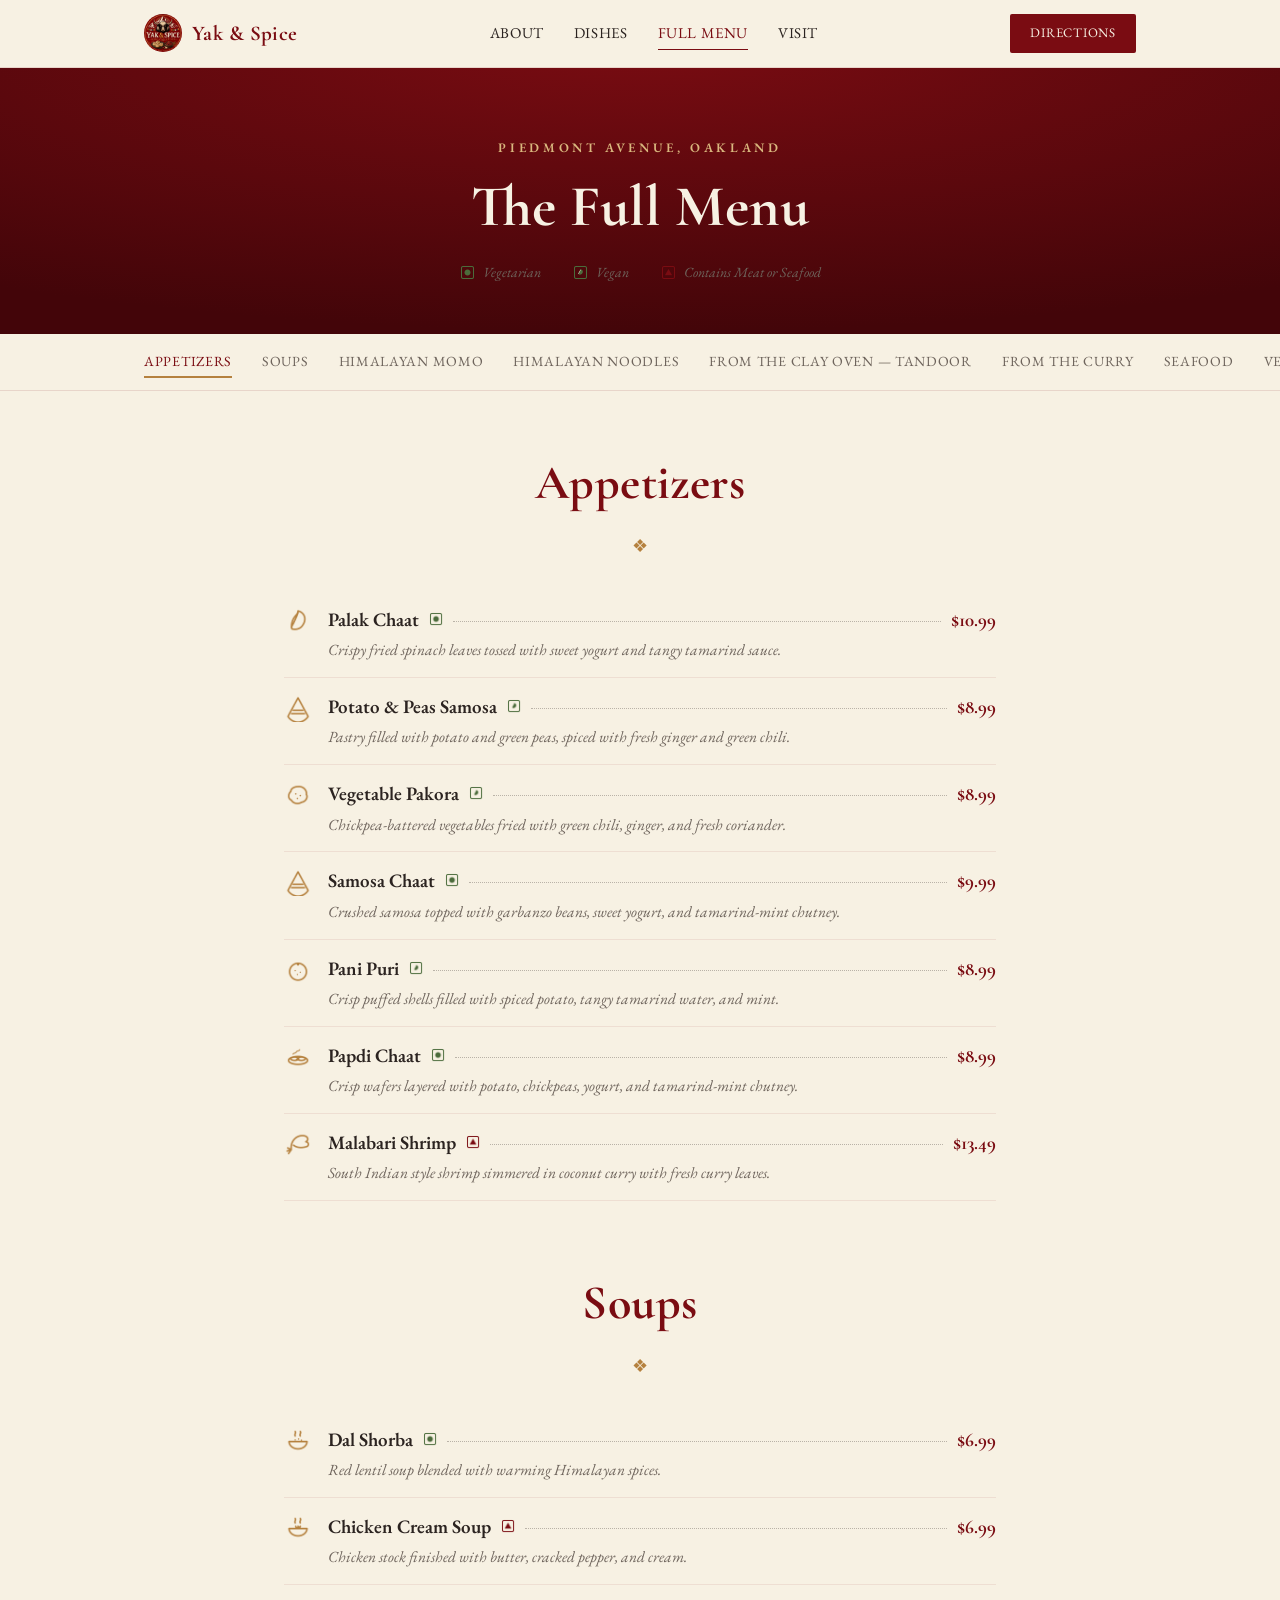
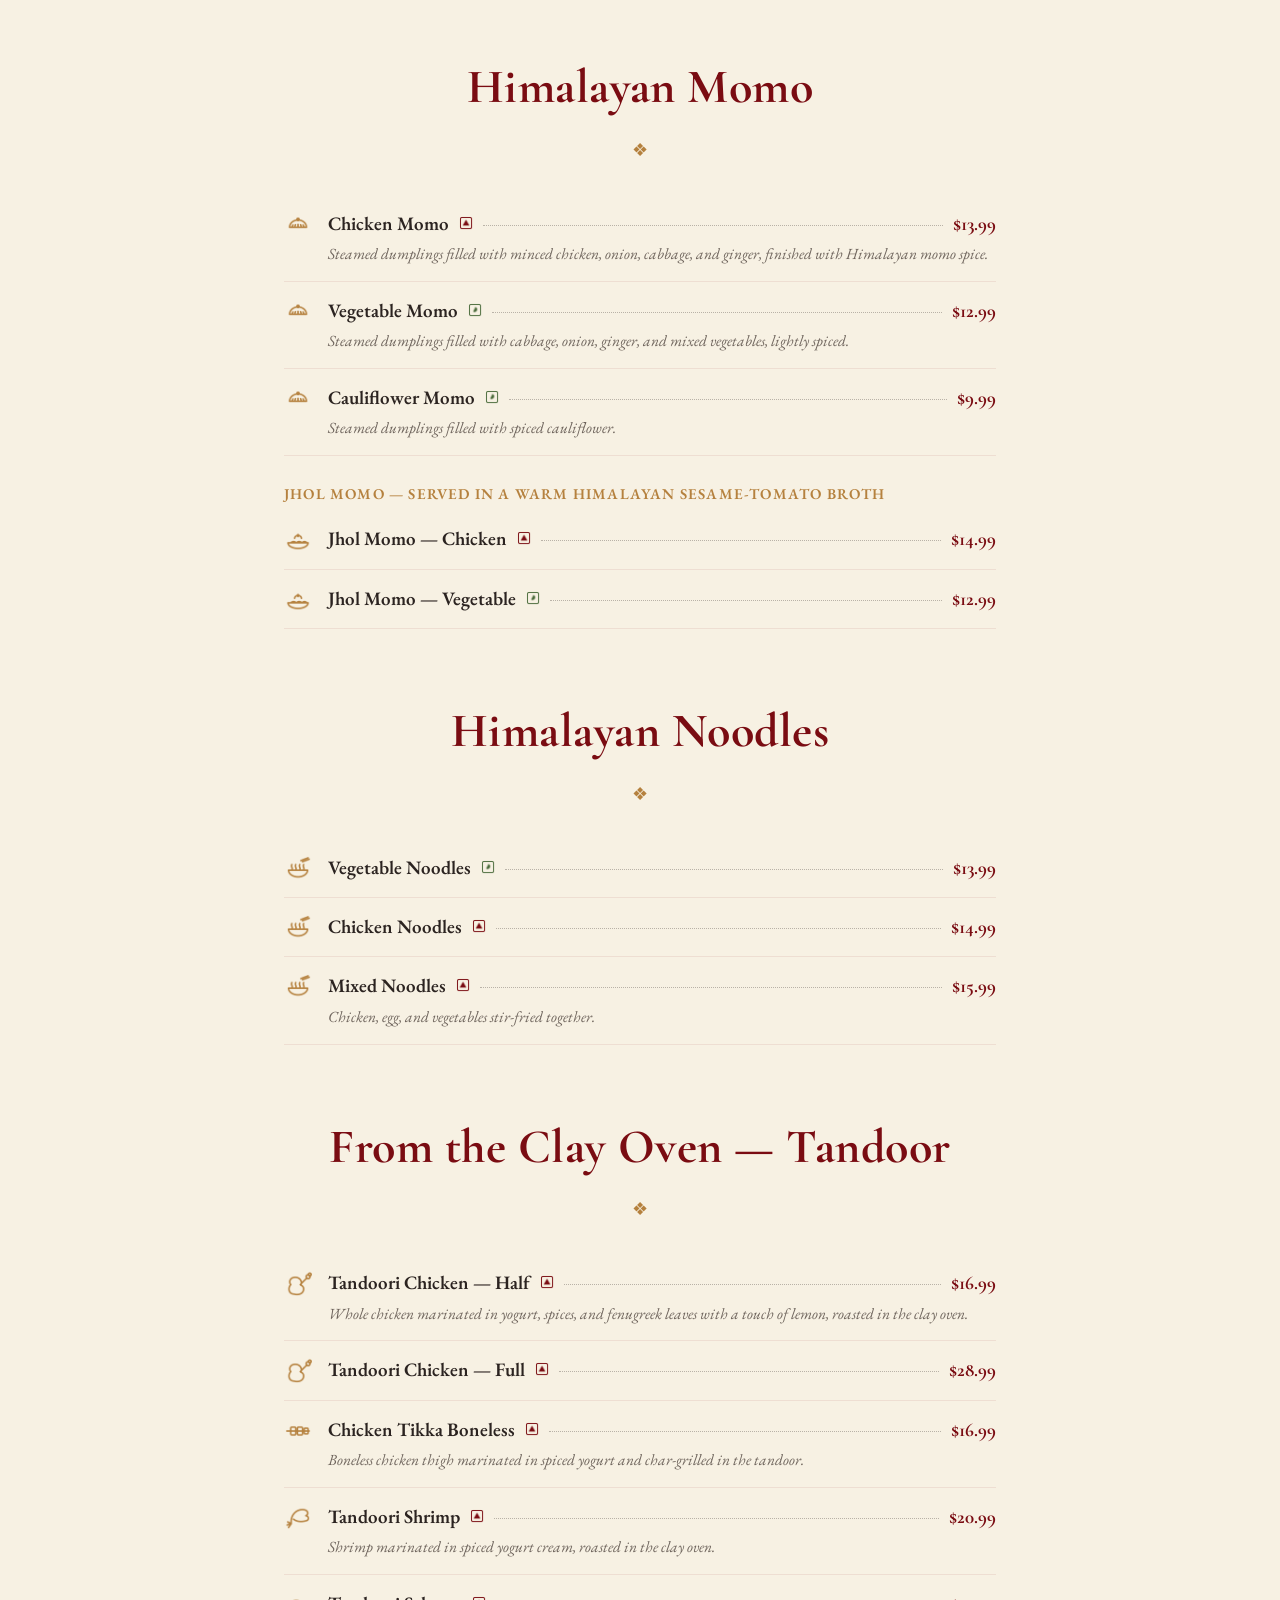
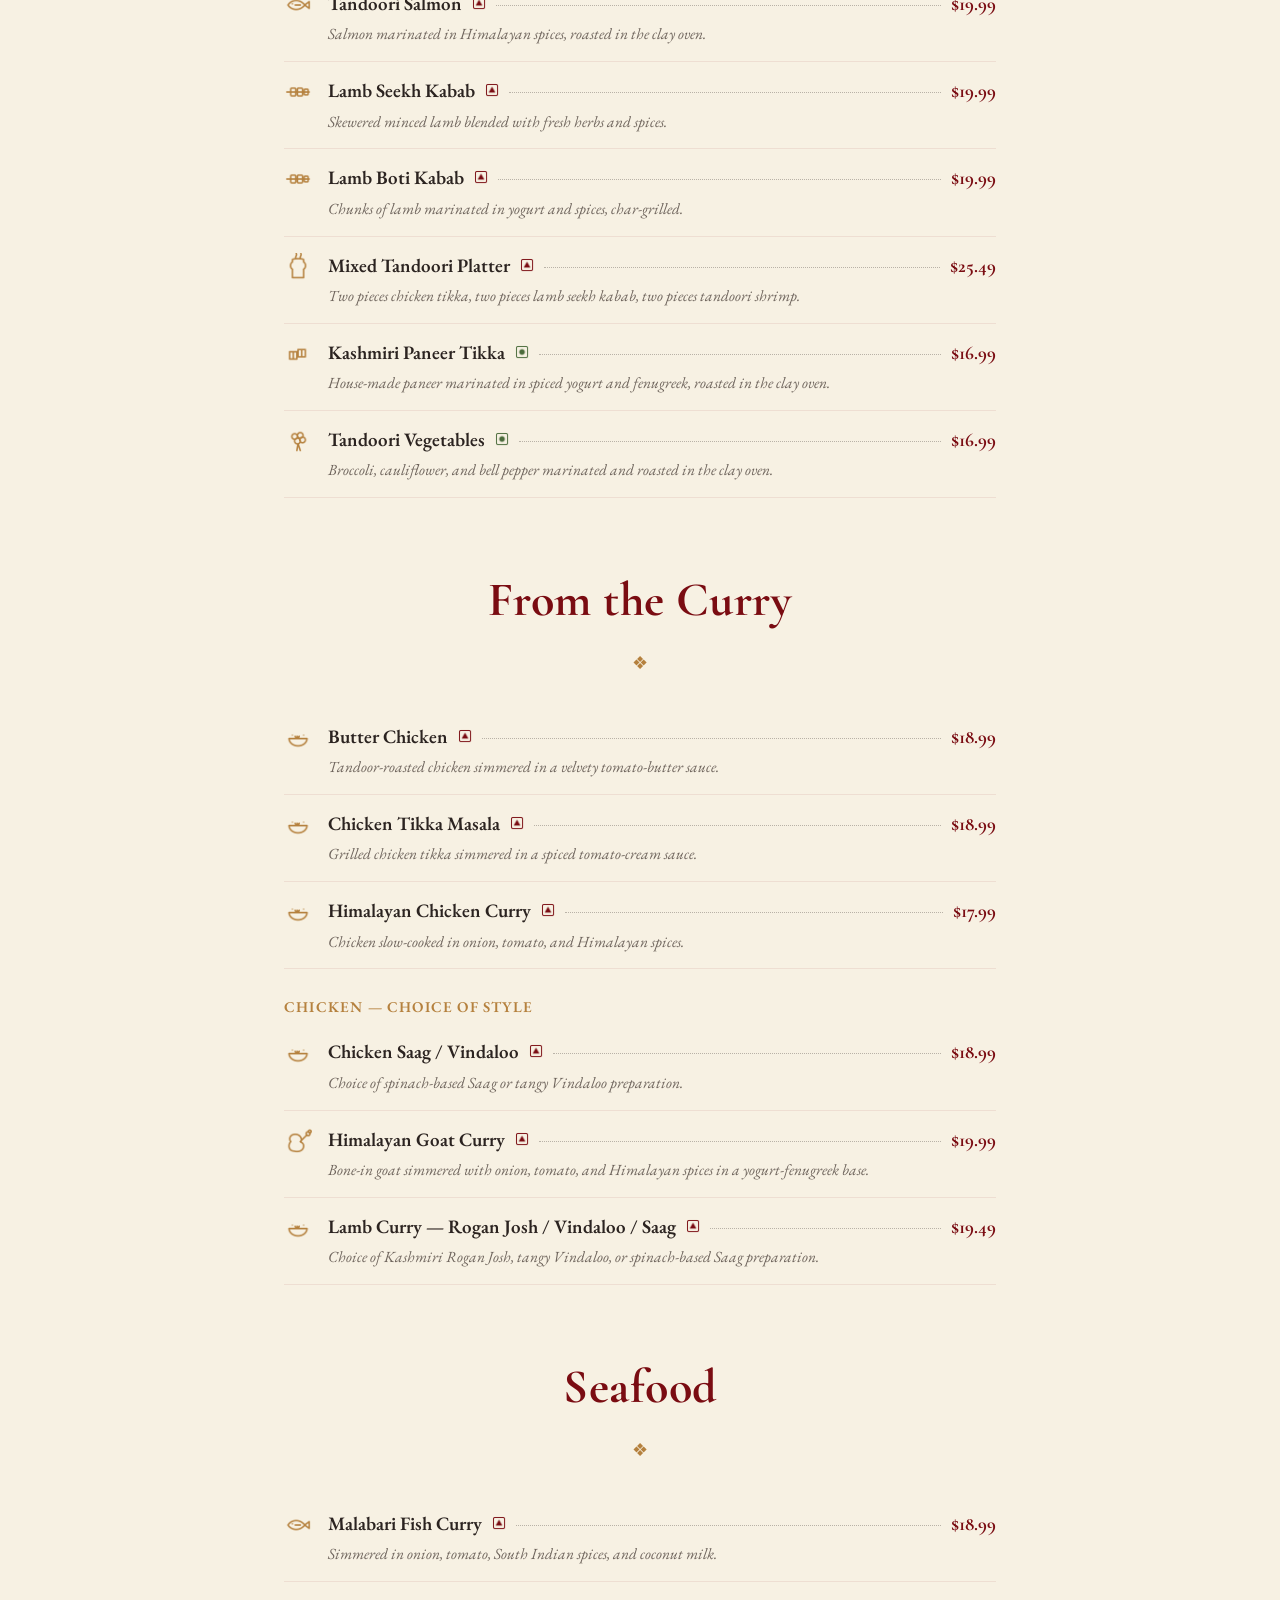
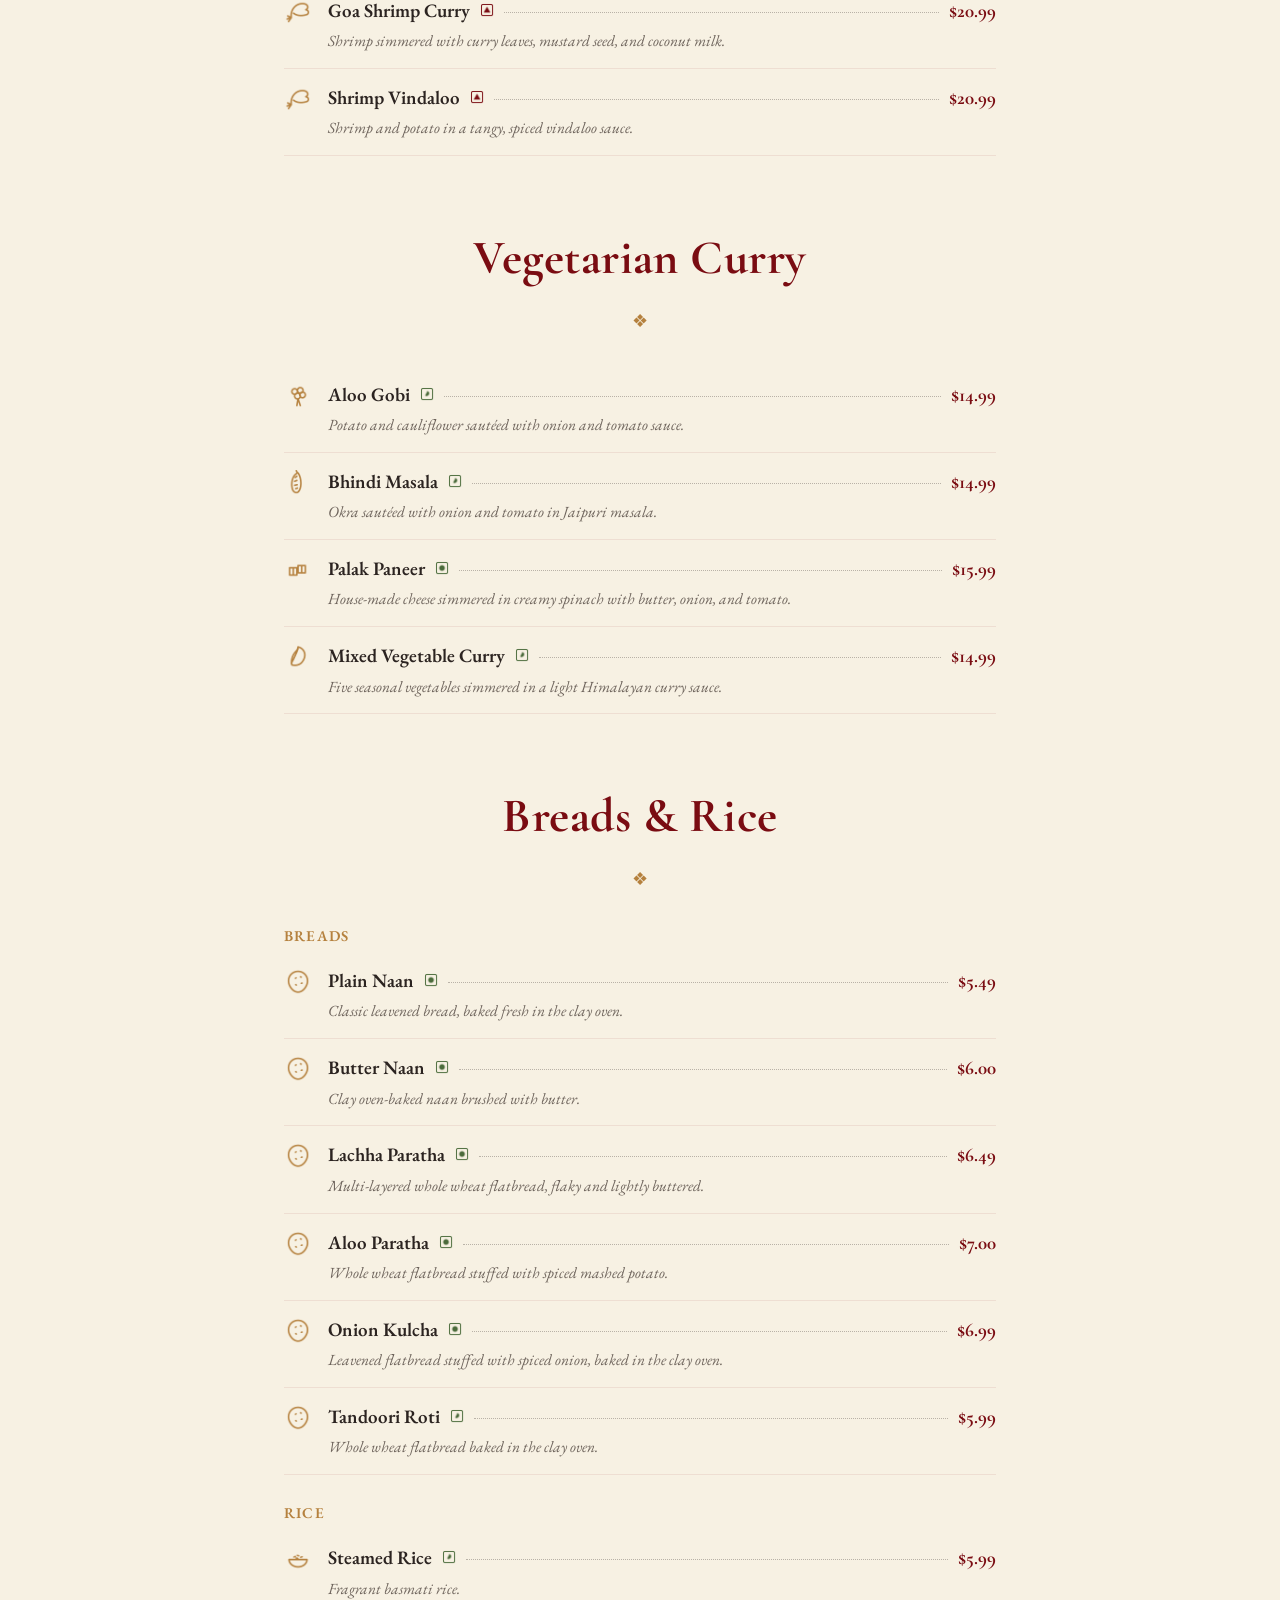
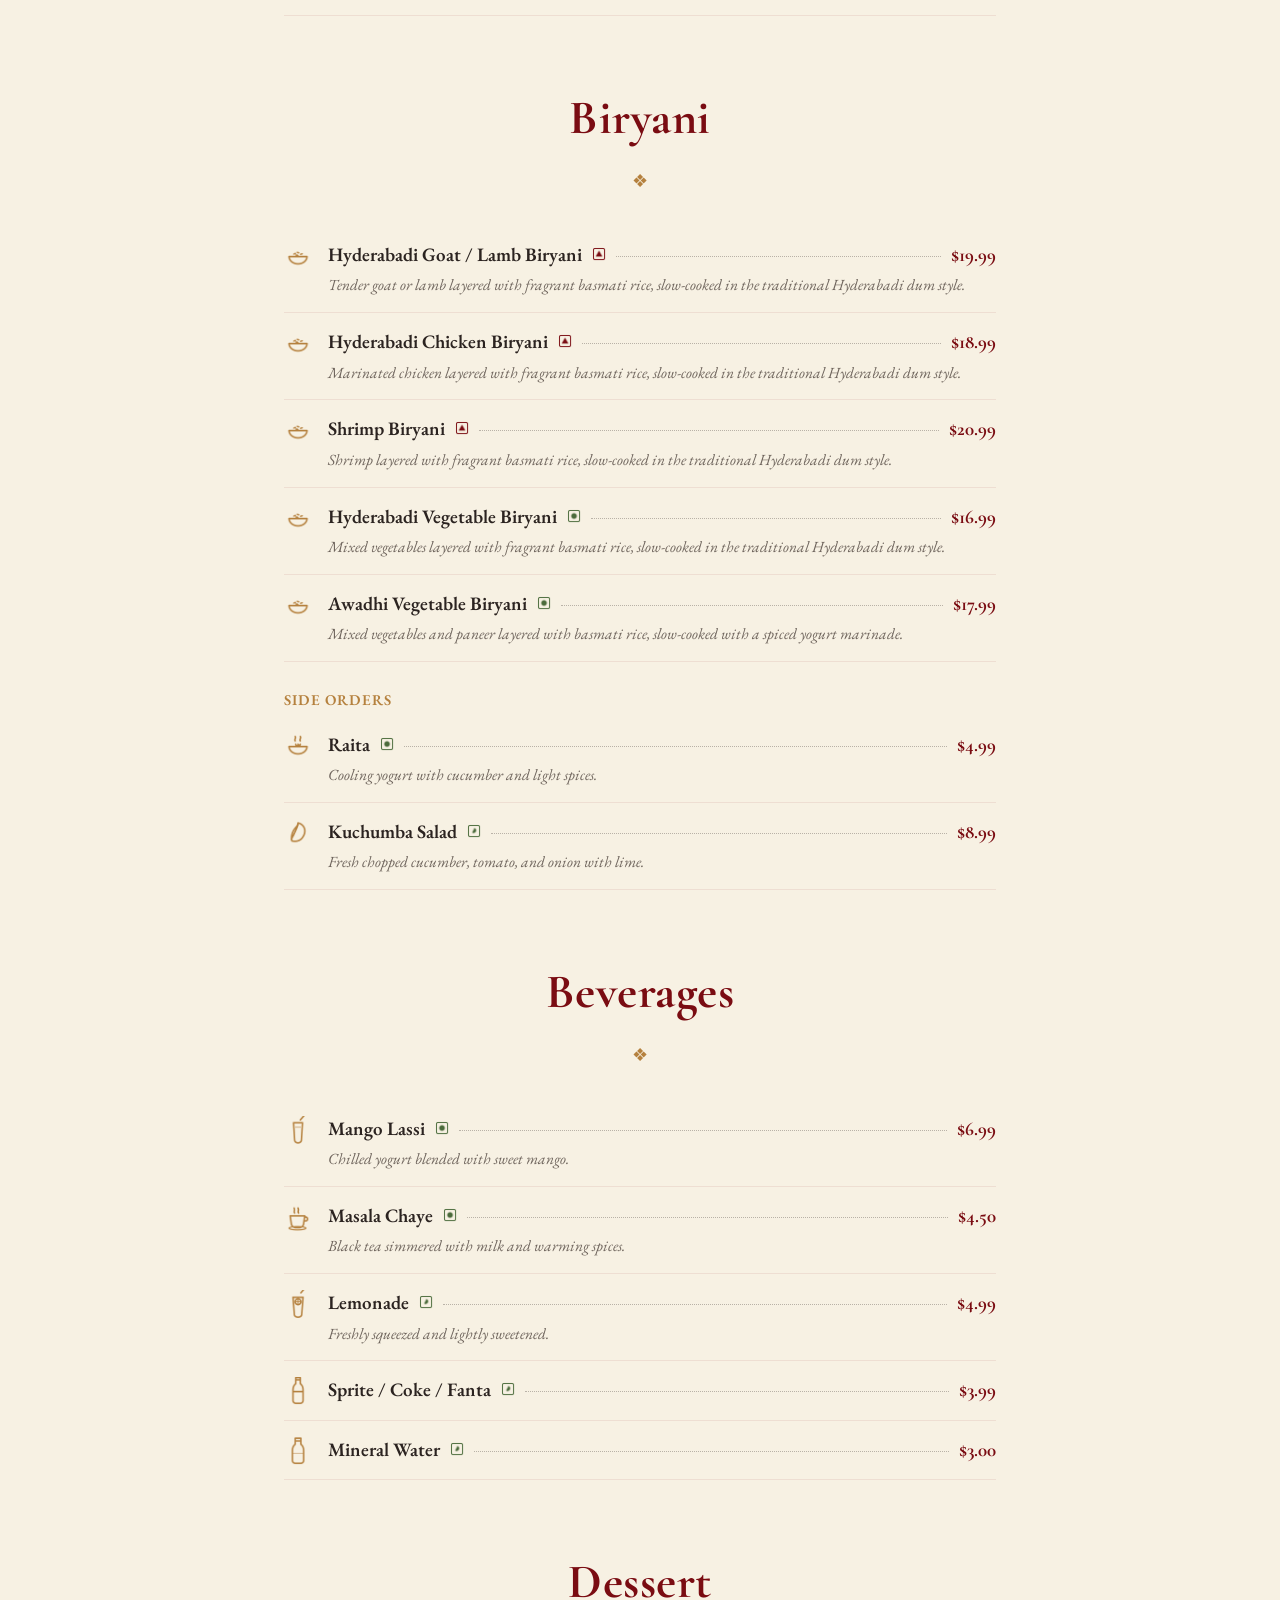
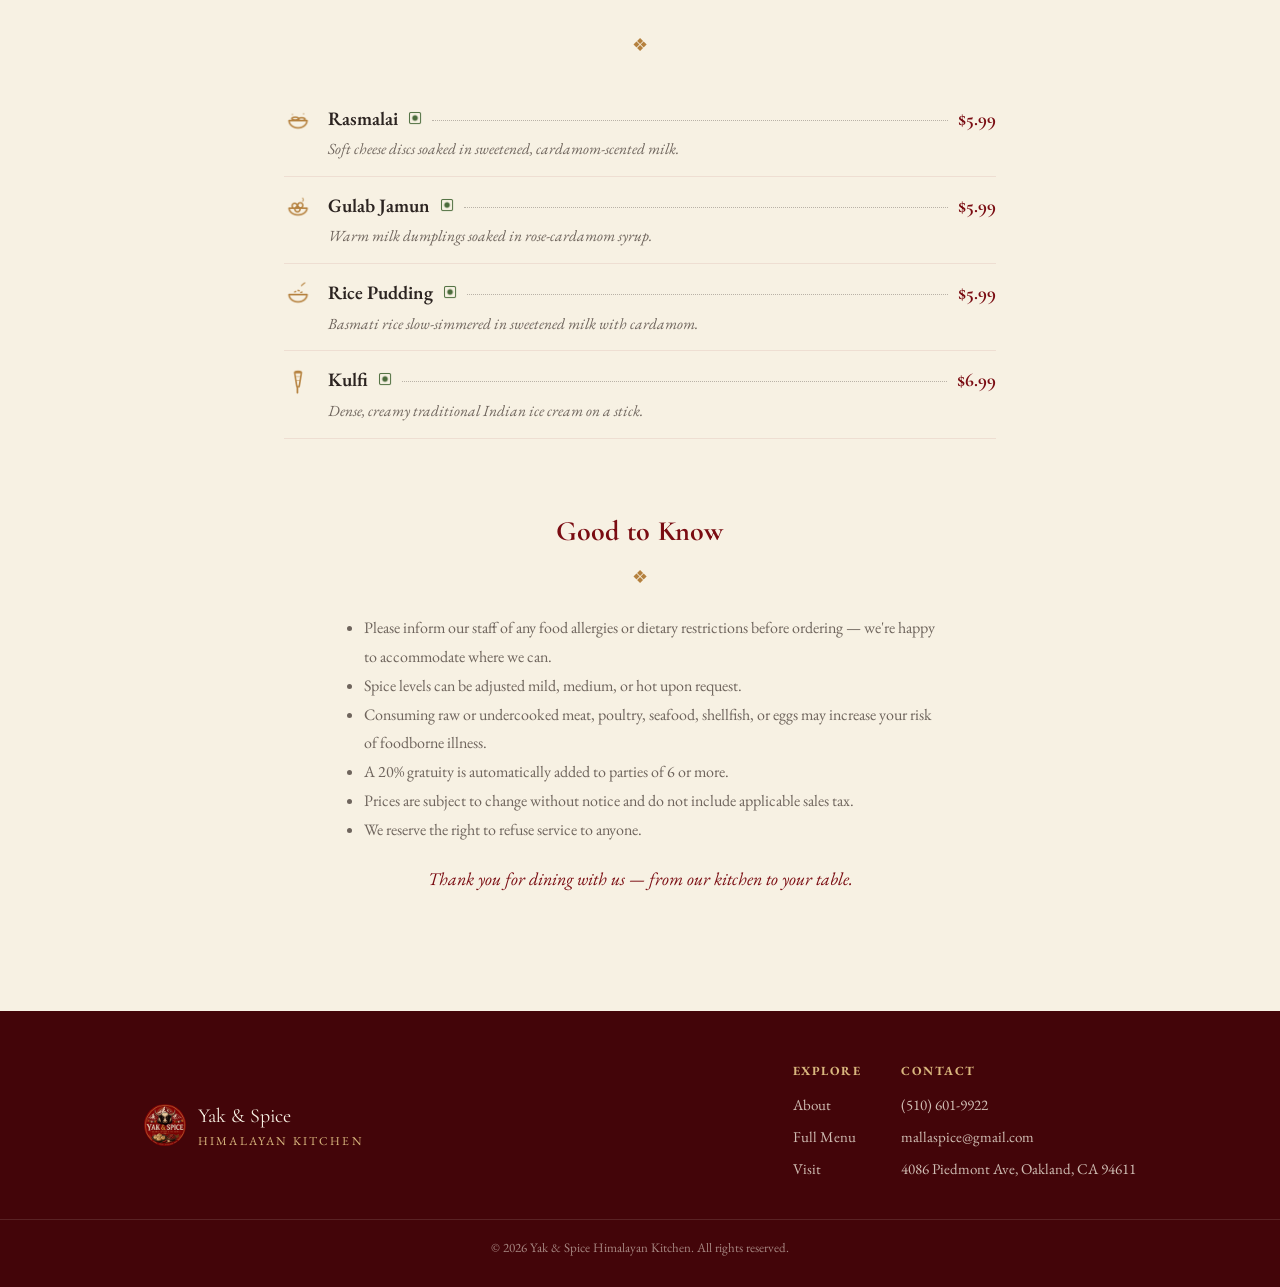
==== menu.html @ 8d736861 "Initial files" ====
<!DOCTYPE html>
<html lang="en">
<head>
<script>document.documentElement.classList.add("has-js");</script>
<meta charset="UTF-8">
<meta name="viewport" content="width=device-width, initial-scale=1.0">
<title>Full Menu — Yak & Spice Himalayan Kitchen</title>
<meta name="description" content="The full menu at Yak & Spice Himalayan Kitchen in Oakland — appetizers, momo, tandoor, curries, biryani, breads, beverages, and dessert.">
<link rel="icon" href="assets/logo.png">
<link rel="preconnect" href="https://fonts.googleapis.com">
<link rel="preconnect" href="https://fonts.gstatic.com" crossorigin>
<link href="https://fonts.googleapis.com/css2?family=Cormorant+Garamond:wght@500;600;700&family=EB+Garamond:ital,wght@0,400;0,500;0,600;1,400&display=swap" rel="stylesheet">
<link rel="stylesheet" href="styles.css">
<style>
  .menu-hero {
    background: radial-gradient(120% 140% at 50% -10%, var(--maroon) 0%, var(--maroon-ink) 78%);
    color: var(--cream); text-align: center; padding: 64px var(--edge) 50px;
  }
  .menu-hero h1 { color: var(--cream); font-size: clamp(38px, 6vw, 58px); }
  .menu-hero .eyebrow { color: var(--gold-soft); }
  .catnav {
    position: sticky; top: 65px; z-index: 40; background: var(--cream);
    border-bottom: 1px solid rgba(122,12,18,0.12); overflow-x: auto; white-space: nowrap;
  }
  .catnav-inner { max-width: var(--max); margin: 0 auto; padding: 12px var(--edge); }
  .catnav a {
    display: inline-block; text-decoration: none; color: var(--stone); font-size: 14px;
    letter-spacing: 0.05em; text-transform: uppercase; margin-right: 26px; padding-bottom: 4px;
    border-bottom: 2px solid transparent;
  }
  .catnav a:hover, .catnav a.active { color: var(--maroon); border-color: var(--gold); }

  .legend { display: flex; justify-content: center; gap: 32px; flex-wrap: wrap; margin: 8px 0 0; }
  .legend span { display: inline-flex; align-items: center; gap: 8px; font-size: 14px; color: var(--stone); font-style: italic; }
  .legend img { width: 15px; height: 15px; }

  .menu-section { max-width: 840px; margin: 0 auto; padding: 54px var(--edge) 10px; scroll-margin-top: 120px; }
  .menu-section h2 { text-align: center; }
  .menu-section .rule { text-align: center; color: var(--gold); margin: 10px 0 30px; }
  .menu-subhead { color: var(--gold); text-transform: uppercase; letter-spacing: 0.08em; font-size: 15px; font-weight: 600; margin: 26px 0 4px; }

  .menu-row { display: flex; align-items: flex-start; gap: 16px; padding: 14px 0; border-bottom: 1px solid rgba(122,12,18,0.08); }
  .menu-row img.icon { width: 28px; height: 28px; flex-shrink: 0; margin-top: 2px; }
  .menu-row-body { flex: 1; }
  .menu-row-top { display: flex; align-items: baseline; gap: 10px; }
  .menu-row-top .name { font-weight: 600; color: var(--ink); font-size: 19px; }
  .menu-row-top img.diet { width: 14px; height: 14px; }
  .menu-row-top .fill { flex: 1; border-bottom: 1px dotted rgba(43,35,32,0.3); transform: translateY(-4px); }
  .menu-row-top .price { color: var(--maroon); font-weight: 700; font-family: var(--display); font-size: 19px; white-space: nowrap; }
  .menu-row-desc { color: var(--stone); font-style: italic; font-size: 15.5px; margin-top: 3px; }

  .good-to-know { max-width: 720px; margin: 0 auto; padding: 60px var(--edge) 100px; text-align: center; }
  .good-to-know ul { text-align: left; color: var(--stone); font-size: 16px; line-height: 1.8; padding-left: 20px; }
  .good-to-know .thanks { margin-top: 20px; font-style: italic; color: var(--maroon); }
</style>
</head>
<body>

<nav class="nav">
  <div class="nav-inner">
    <a class="brand" href="index.html">
      <img src="assets/logo.png" alt="Yak & Spice crest">
      <span class="brand-word">Yak &amp; Spice</span>
    </a>
    <div class="nav-links">
      <a href="index.html#about">About</a>
      <a href="index.html#dishes">Dishes</a>
      <a href="menu.html" class="current">Full Menu</a>
      <a href="index.html#visit">Visit</a>
    </div>
    <a class="nav-cta" href="index.html#visit">Directions</a>
  </div>
</nav>

<header class="menu-hero">
  <span class="eyebrow">Piedmont Avenue, Oakland</span>
  <h1>The Full Menu</h1>
  <div class="legend">
    <span><img src="assets/icons/veg_mark.png" alt=""> Vegetarian</span>
    <span><img src="assets/icons/vegan_mark.png" alt=""> Vegan</span>
    <span><img src="assets/icons/nonveg_mark.png" alt=""> Contains Meat or Seafood</span>
  </div>
</header>

<div class="catnav">
  <div class="catnav-inner" id="catnav">
      <a href="#appetizers">Appetizers</a>
      <a href="#soups">Soups</a>
      <a href="#himalayan-momo">Himalayan Momo</a>
      <a href="#himalayan-noodles">Himalayan Noodles</a>
      <a href="#from-the-clay-oven-tandoor">From the Clay Oven — Tandoor</a>
      <a href="#from-the-curry">From the Curry</a>
      <a href="#seafood">Seafood</a>
      <a href="#vegetarian-curry">Vegetarian Curry</a>
      <a href="#breads-rice">Breads &amp; Rice</a>
      <a href="#biryani">Biryani</a>
      <a href="#beverages">Beverages</a>
      <a href="#dessert">Dessert</a>
    </div>
</div>

<main id="menuRoot">
<section class="menu-section" id="appetizers">
  <h2>Appetizers</h2>
  <div class="rule">❖</div>
  <div class="menu-row">
    <img class="icon" src="assets/icons/leaf.png" alt="">
    <div class="menu-row-body">
      <div class="menu-row-top">
        <span class="name">Palak Chaat</span>
        <img class="diet" src="assets/icons/veg_mark.png" alt="Vegetarian">
        <span class="fill"></span>
        <span class="price">$10.99</span>
      </div>
      <div class="menu-row-desc">Crispy fried spinach leaves tossed with sweet yogurt and tangy tamarind sauce.</div>
    </div>
  </div>
  <div class="menu-row">
    <img class="icon" src="assets/icons/samosa.png" alt="">
    <div class="menu-row-body">
      <div class="menu-row-top">
        <span class="name">Potato &amp; Peas Samosa</span>
        <img class="diet" src="assets/icons/vegan_mark.png" alt="Vegan">
        <span class="fill"></span>
        <span class="price">$8.99</span>
      </div>
      <div class="menu-row-desc">Pastry filled with potato and green peas, spiced with fresh ginger and green chili.</div>
    </div>
  </div>
  <div class="menu-row">
    <img class="icon" src="assets/icons/pakora.png" alt="">
    <div class="menu-row-body">
      <div class="menu-row-top">
        <span class="name">Vegetable Pakora</span>
        <img class="diet" src="assets/icons/vegan_mark.png" alt="Vegan">
        <span class="fill"></span>
        <span class="price">$8.99</span>
      </div>
      <div class="menu-row-desc">Chickpea-battered vegetables fried with green chili, ginger, and fresh coriander.</div>
    </div>
  </div>
  <div class="menu-row">
    <img class="icon" src="assets/icons/samosa.png" alt="">
    <div class="menu-row-body">
      <div class="menu-row-top">
        <span class="name">Samosa Chaat</span>
        <img class="diet" src="assets/icons/veg_mark.png" alt="Vegetarian">
        <span class="fill"></span>
        <span class="price">$9.99</span>
      </div>
      <div class="menu-row-desc">Crushed samosa topped with garbanzo beans, sweet yogurt, and tamarind-mint chutney.</div>
    </div>
  </div>
  <div class="menu-row">
    <img class="icon" src="assets/icons/pani_puri.png" alt="">
    <div class="menu-row-body">
      <div class="menu-row-top">
        <span class="name">Pani Puri</span>
        <img class="diet" src="assets/icons/vegan_mark.png" alt="Vegan">
        <span class="fill"></span>
        <span class="price">$8.99</span>
      </div>
      <div class="menu-row-desc">Crisp puffed shells filled with spiced potato, tangy tamarind water, and mint.</div>
    </div>
  </div>
  <div class="menu-row">
    <img class="icon" src="assets/icons/papdi_chaat.png" alt="">
    <div class="menu-row-body">
      <div class="menu-row-top">
        <span class="name">Papdi Chaat</span>
        <img class="diet" src="assets/icons/veg_mark.png" alt="Vegetarian">
        <span class="fill"></span>
        <span class="price">$8.99</span>
      </div>
      <div class="menu-row-desc">Crisp wafers layered with potato, chickpeas, yogurt, and tamarind-mint chutney.</div>
    </div>
  </div>
  <div class="menu-row">
    <img class="icon" src="assets/icons/shrimp.png" alt="">
    <div class="menu-row-body">
      <div class="menu-row-top">
        <span class="name">Malabari Shrimp</span>
        <img class="diet" src="assets/icons/nonveg_mark.png" alt="Contains meat or seafood">
        <span class="fill"></span>
        <span class="price">$13.49</span>
      </div>
      <div class="menu-row-desc">South Indian style shrimp simmered in coconut curry with fresh curry leaves.</div>
    </div>
  </div>
</section>

<section class="menu-section" id="soups">
  <h2>Soups</h2>
  <div class="rule">❖</div>
  <div class="menu-row">
    <img class="icon" src="assets/icons/lentil_bowl.png" alt="">
    <div class="menu-row-body">
      <div class="menu-row-top">
        <span class="name">Dal Shorba</span>
        <img class="diet" src="assets/icons/veg_mark.png" alt="Vegetarian">
        <span class="fill"></span>
        <span class="price">$6.99</span>
      </div>
      <div class="menu-row-desc">Red lentil soup blended with warming Himalayan spices.</div>
    </div>
  </div>
  <div class="menu-row">
    <img class="icon" src="assets/icons/cream_bowl.png" alt="">
    <div class="menu-row-body">
      <div class="menu-row-top">
        <span class="name">Chicken Cream Soup</span>
        <img class="diet" src="assets/icons/nonveg_mark.png" alt="Contains meat or seafood">
        <span class="fill"></span>
        <span class="price">$6.99</span>
      </div>
      <div class="menu-row-desc">Chicken stock finished with butter, cracked pepper, and cream.</div>
    </div>
  </div>
</section>

<section class="menu-section" id="himalayan-momo">
  <h2>Himalayan Momo</h2>
  <div class="rule">❖</div>
  <div class="menu-row">
    <img class="icon" src="assets/icons/momo.png" alt="">
    <div class="menu-row-body">
      <div class="menu-row-top">
        <span class="name">Chicken Momo</span>
        <img class="diet" src="assets/icons/nonveg_mark.png" alt="Contains meat or seafood">
        <span class="fill"></span>
        <span class="price">$13.99</span>
      </div>
      <div class="menu-row-desc">Steamed dumplings filled with minced chicken, onion, cabbage, and ginger, finished with Himalayan momo spice.</div>
    </div>
  </div>
  <div class="menu-row">
    <img class="icon" src="assets/icons/momo.png" alt="">
    <div class="menu-row-body">
      <div class="menu-row-top">
        <span class="name">Vegetable Momo</span>
        <img class="diet" src="assets/icons/vegan_mark.png" alt="Vegan">
        <span class="fill"></span>
        <span class="price">$12.99</span>
      </div>
      <div class="menu-row-desc">Steamed dumplings filled with cabbage, onion, ginger, and mixed vegetables, lightly spiced.</div>
    </div>
  </div>
  <div class="menu-row">
    <img class="icon" src="assets/icons/momo.png" alt="">
    <div class="menu-row-body">
      <div class="menu-row-top">
        <span class="name">Cauliflower Momo</span>
        <img class="diet" src="assets/icons/vegan_mark.png" alt="Vegan">
        <span class="fill"></span>
        <span class="price">$9.99</span>
      </div>
      <div class="menu-row-desc">Steamed dumplings filled with spiced cauliflower.</div>
    </div>
  </div>
  <div class="menu-subhead">Jhol Momo — served in a warm Himalayan sesame-tomato broth</div>
  <div class="menu-row">
    <img class="icon" src="assets/icons/jhol_bowl.png" alt="">
    <div class="menu-row-body">
      <div class="menu-row-top">
        <span class="name">Jhol Momo — Chicken</span>
        <img class="diet" src="assets/icons/nonveg_mark.png" alt="Contains meat or seafood">
        <span class="fill"></span>
        <span class="price">$14.99</span>
      </div>
    </div>
  </div>
  <div class="menu-row">
    <img class="icon" src="assets/icons/jhol_bowl.png" alt="">
    <div class="menu-row-body">
      <div class="menu-row-top">
        <span class="name">Jhol Momo — Vegetable</span>
        <img class="diet" src="assets/icons/vegan_mark.png" alt="Vegan">
        <span class="fill"></span>
        <span class="price">$12.99</span>
      </div>
    </div>
  </div>
</section>

<section class="menu-section" id="himalayan-noodles">
  <h2>Himalayan Noodles</h2>
  <div class="rule">❖</div>
  <div class="menu-row">
    <img class="icon" src="assets/icons/noodles.png" alt="">
    <div class="menu-row-body">
      <div class="menu-row-top">
        <span class="name">Vegetable Noodles</span>
        <img class="diet" src="assets/icons/vegan_mark.png" alt="Vegan">
        <span class="fill"></span>
        <span class="price">$13.99</span>
      </div>
    </div>
  </div>
  <div class="menu-row">
    <img class="icon" src="assets/icons/noodles.png" alt="">
    <div class="menu-row-body">
      <div class="menu-row-top">
        <span class="name">Chicken Noodles</span>
        <img class="diet" src="assets/icons/nonveg_mark.png" alt="Contains meat or seafood">
        <span class="fill"></span>
        <span class="price">$14.99</span>
      </div>
    </div>
  </div>
  <div class="menu-row">
    <img class="icon" src="assets/icons/noodles.png" alt="">
    <div class="menu-row-body">
      <div class="menu-row-top">
        <span class="name">Mixed Noodles</span>
        <img class="diet" src="assets/icons/nonveg_mark.png" alt="Contains meat or seafood">
        <span class="fill"></span>
        <span class="price">$15.99</span>
      </div>
      <div class="menu-row-desc">Chicken, egg, and vegetables stir-fried together.</div>
    </div>
  </div>
</section>

<section class="menu-section" id="from-the-clay-oven-tandoor">
  <h2>From the Clay Oven — Tandoor</h2>
  <div class="rule">❖</div>
  <div class="menu-row">
    <img class="icon" src="assets/icons/drumstick.png" alt="">
    <div class="menu-row-body">
      <div class="menu-row-top">
        <span class="name">Tandoori Chicken — Half</span>
        <img class="diet" src="assets/icons/nonveg_mark.png" alt="Contains meat or seafood">
        <span class="fill"></span>
        <span class="price">$16.99</span>
      </div>
      <div class="menu-row-desc">Whole chicken marinated in yogurt, spices, and fenugreek leaves with a touch of lemon, roasted in the clay oven.</div>
    </div>
  </div>
  <div class="menu-row">
    <img class="icon" src="assets/icons/drumstick.png" alt="">
    <div class="menu-row-body">
      <div class="menu-row-top">
        <span class="name">Tandoori Chicken — Full</span>
        <img class="diet" src="assets/icons/nonveg_mark.png" alt="Contains meat or seafood">
        <span class="fill"></span>
        <span class="price">$28.99</span>
      </div>
    </div>
  </div>
  <div class="menu-row">
    <img class="icon" src="assets/icons/skewer.png" alt="">
    <div class="menu-row-body">
      <div class="menu-row-top">
        <span class="name">Chicken Tikka Boneless</span>
        <img class="diet" src="assets/icons/nonveg_mark.png" alt="Contains meat or seafood">
        <span class="fill"></span>
        <span class="price">$16.99</span>
      </div>
      <div class="menu-row-desc">Boneless chicken thigh marinated in spiced yogurt and char-grilled in the tandoor.</div>
    </div>
  </div>
  <div class="menu-row">
    <img class="icon" src="assets/icons/shrimp.png" alt="">
    <div class="menu-row-body">
      <div class="menu-row-top">
        <span class="name">Tandoori Shrimp</span>
        <img class="diet" src="assets/icons/nonveg_mark.png" alt="Contains meat or seafood">
        <span class="fill"></span>
        <span class="price">$20.99</span>
      </div>
      <div class="menu-row-desc">Shrimp marinated in spiced yogurt cream, roasted in the clay oven.</div>
    </div>
  </div>
  <div class="menu-row">
    <img class="icon" src="assets/icons/fish.png" alt="">
    <div class="menu-row-body">
      <div class="menu-row-top">
        <span class="name">Tandoori Salmon</span>
        <img class="diet" src="assets/icons/nonveg_mark.png" alt="Contains meat or seafood">
        <span class="fill"></span>
        <span class="price">$19.99</span>
      </div>
      <div class="menu-row-desc">Salmon marinated in Himalayan spices, roasted in the clay oven.</div>
    </div>
  </div>
  <div class="menu-row">
    <img class="icon" src="assets/icons/skewer.png" alt="">
    <div class="menu-row-body">
      <div class="menu-row-top">
        <span class="name">Lamb Seekh Kabab</span>
        <img class="diet" src="assets/icons/nonveg_mark.png" alt="Contains meat or seafood">
        <span class="fill"></span>
        <span class="price">$19.99</span>
      </div>
      <div class="menu-row-desc">Skewered minced lamb blended with fresh herbs and spices.</div>
    </div>
  </div>
  <div class="menu-row">
    <img class="icon" src="assets/icons/skewer.png" alt="">
    <div class="menu-row-body">
      <div class="menu-row-top">
        <span class="name">Lamb Boti Kabab</span>
        <img class="diet" src="assets/icons/nonveg_mark.png" alt="Contains meat or seafood">
        <span class="fill"></span>
        <span class="price">$19.99</span>
      </div>
      <div class="menu-row-desc">Chunks of lamb marinated in yogurt and spices, char-grilled.</div>
    </div>
  </div>
  <div class="menu-row">
    <img class="icon" src="assets/icons/tandoor.png" alt="">
    <div class="menu-row-body">
      <div class="menu-row-top">
        <span class="name">Mixed Tandoori Platter</span>
        <img class="diet" src="assets/icons/nonveg_mark.png" alt="Contains meat or seafood">
        <span class="fill"></span>
        <span class="price">$25.49</span>
      </div>
      <div class="menu-row-desc">Two pieces chicken tikka, two pieces lamb seekh kabab, two pieces tandoori shrimp.</div>
    </div>
  </div>
  <div class="menu-row">
    <img class="icon" src="assets/icons/paneer.png" alt="">
    <div class="menu-row-body">
      <div class="menu-row-top">
        <span class="name">Kashmiri Paneer Tikka</span>
        <img class="diet" src="assets/icons/veg_mark.png" alt="Vegetarian">
        <span class="fill"></span>
        <span class="price">$16.99</span>
      </div>
      <div class="menu-row-desc">House-made paneer marinated in spiced yogurt and fenugreek, roasted in the clay oven.</div>
    </div>
  </div>
  <div class="menu-row">
    <img class="icon" src="assets/icons/floret.png" alt="">
    <div class="menu-row-body">
      <div class="menu-row-top">
        <span class="name">Tandoori Vegetables</span>
        <img class="diet" src="assets/icons/veg_mark.png" alt="Vegetarian">
        <span class="fill"></span>
        <span class="price">$16.99</span>
      </div>
      <div class="menu-row-desc">Broccoli, cauliflower, and bell pepper marinated and roasted in the clay oven.</div>
    </div>
  </div>
</section>

<section class="menu-section" id="from-the-curry">
  <h2>From the Curry</h2>
  <div class="rule">❖</div>
  <div class="menu-row">
    <img class="icon" src="assets/icons/curry_bowl.png" alt="">
    <div class="menu-row-body">
      <div class="menu-row-top">
        <span class="name">Butter Chicken</span>
        <img class="diet" src="assets/icons/nonveg_mark.png" alt="Contains meat or seafood">
        <span class="fill"></span>
        <span class="price">$18.99</span>
      </div>
      <div class="menu-row-desc">Tandoor-roasted chicken simmered in a velvety tomato-butter sauce.</div>
    </div>
  </div>
  <div class="menu-row">
    <img class="icon" src="assets/icons/curry_bowl.png" alt="">
    <div class="menu-row-body">
      <div class="menu-row-top">
        <span class="name">Chicken Tikka Masala</span>
        <img class="diet" src="assets/icons/nonveg_mark.png" alt="Contains meat or seafood">
        <span class="fill"></span>
        <span class="price">$18.99</span>
      </div>
      <div class="menu-row-desc">Grilled chicken tikka simmered in a spiced tomato-cream sauce.</div>
    </div>
  </div>
  <div class="menu-row">
    <img class="icon" src="assets/icons/curry_bowl.png" alt="">
    <div class="menu-row-body">
      <div class="menu-row-top">
        <span class="name">Himalayan Chicken Curry</span>
        <img class="diet" src="assets/icons/nonveg_mark.png" alt="Contains meat or seafood">
        <span class="fill"></span>
        <span class="price">$17.99</span>
      </div>
      <div class="menu-row-desc">Chicken slow-cooked in onion, tomato, and Himalayan spices.</div>
    </div>
  </div>
  <div class="menu-subhead">Chicken — choice of style</div>
  <div class="menu-row">
    <img class="icon" src="assets/icons/curry_bowl.png" alt="">
    <div class="menu-row-body">
      <div class="menu-row-top">
        <span class="name">Chicken Saag / Vindaloo</span>
        <img class="diet" src="assets/icons/nonveg_mark.png" alt="Contains meat or seafood">
        <span class="fill"></span>
        <span class="price">$18.99</span>
      </div>
      <div class="menu-row-desc">Choice of spinach-based Saag or tangy Vindaloo preparation.</div>
    </div>
  </div>
  <div class="menu-row">
    <img class="icon" src="assets/icons/drumstick.png" alt="">
    <div class="menu-row-body">
      <div class="menu-row-top">
        <span class="name">Himalayan Goat Curry</span>
        <img class="diet" src="assets/icons/nonveg_mark.png" alt="Contains meat or seafood">
        <span class="fill"></span>
        <span class="price">$19.99</span>
      </div>
      <div class="menu-row-desc">Bone-in goat simmered with onion, tomato, and Himalayan spices in a yogurt-fenugreek base.</div>
    </div>
  </div>
  <div class="menu-row">
    <img class="icon" src="assets/icons/curry_bowl.png" alt="">
    <div class="menu-row-body">
      <div class="menu-row-top">
        <span class="name">Lamb Curry — Rogan Josh / Vindaloo / Saag</span>
        <img class="diet" src="assets/icons/nonveg_mark.png" alt="Contains meat or seafood">
        <span class="fill"></span>
        <span class="price">$19.49</span>
      </div>
      <div class="menu-row-desc">Choice of Kashmiri Rogan Josh, tangy Vindaloo, or spinach-based Saag preparation.</div>
    </div>
  </div>
</section>

<section class="menu-section" id="seafood">
  <h2>Seafood</h2>
  <div class="rule">❖</div>
  <div class="menu-row">
    <img class="icon" src="assets/icons/fish.png" alt="">
    <div class="menu-row-body">
      <div class="menu-row-top">
        <span class="name">Malabari Fish Curry</span>
        <img class="diet" src="assets/icons/nonveg_mark.png" alt="Contains meat or seafood">
        <span class="fill"></span>
        <span class="price">$18.99</span>
      </div>
      <div class="menu-row-desc">Simmered in onion, tomato, South Indian spices, and coconut milk.</div>
    </div>
  </div>
  <div class="menu-row">
    <img class="icon" src="assets/icons/shrimp.png" alt="">
    <div class="menu-row-body">
      <div class="menu-row-top">
        <span class="name">Goa Shrimp Curry</span>
        <img class="diet" src="assets/icons/nonveg_mark.png" alt="Contains meat or seafood">
        <span class="fill"></span>
        <span class="price">$20.99</span>
      </div>
      <div class="menu-row-desc">Shrimp simmered with curry leaves, mustard seed, and coconut milk.</div>
    </div>
  </div>
  <div class="menu-row">
    <img class="icon" src="assets/icons/shrimp.png" alt="">
    <div class="menu-row-body">
      <div class="menu-row-top">
        <span class="name">Shrimp Vindaloo</span>
        <img class="diet" src="assets/icons/nonveg_mark.png" alt="Contains meat or seafood">
        <span class="fill"></span>
        <span class="price">$20.99</span>
      </div>
      <div class="menu-row-desc">Shrimp and potato in a tangy, spiced vindaloo sauce.</div>
    </div>
  </div>
</section>

<section class="menu-section" id="vegetarian-curry">
  <h2>Vegetarian Curry</h2>
  <div class="rule">❖</div>
  <div class="menu-row">
    <img class="icon" src="assets/icons/floret.png" alt="">
    <div class="menu-row-body">
      <div class="menu-row-top">
        <span class="name">Aloo Gobi</span>
        <img class="diet" src="assets/icons/vegan_mark.png" alt="Vegan">
        <span class="fill"></span>
        <span class="price">$14.99</span>
      </div>
      <div class="menu-row-desc">Potato and cauliflower sautéed with onion and tomato sauce.</div>
    </div>
  </div>
  <div class="menu-row">
    <img class="icon" src="assets/icons/okra.png" alt="">
    <div class="menu-row-body">
      <div class="menu-row-top">
        <span class="name">Bhindi Masala</span>
        <img class="diet" src="assets/icons/vegan_mark.png" alt="Vegan">
        <span class="fill"></span>
        <span class="price">$14.99</span>
      </div>
      <div class="menu-row-desc">Okra sautéed with onion and tomato in Jaipuri masala.</div>
    </div>
  </div>
  <div class="menu-row">
    <img class="icon" src="assets/icons/paneer.png" alt="">
    <div class="menu-row-body">
      <div class="menu-row-top">
        <span class="name">Palak Paneer</span>
        <img class="diet" src="assets/icons/veg_mark.png" alt="Vegetarian">
        <span class="fill"></span>
        <span class="price">$15.99</span>
      </div>
      <div class="menu-row-desc">House-made cheese simmered in creamy spinach with butter, onion, and tomato.</div>
    </div>
  </div>
  <div class="menu-row">
    <img class="icon" src="assets/icons/leaf.png" alt="">
    <div class="menu-row-body">
      <div class="menu-row-top">
        <span class="name">Mixed Vegetable Curry</span>
        <img class="diet" src="assets/icons/vegan_mark.png" alt="Vegan">
        <span class="fill"></span>
        <span class="price">$14.99</span>
      </div>
      <div class="menu-row-desc">Five seasonal vegetables simmered in a light Himalayan curry sauce.</div>
    </div>
  </div>
</section>

<section class="menu-section" id="breads-rice">
  <h2>Breads &amp; Rice</h2>
  <div class="rule">❖</div>
  <div class="menu-subhead">Breads</div>
  <div class="menu-row">
    <img class="icon" src="assets/icons/naan.png" alt="">
    <div class="menu-row-body">
      <div class="menu-row-top">
        <span class="name">Plain Naan</span>
        <img class="diet" src="assets/icons/veg_mark.png" alt="Vegetarian">
        <span class="fill"></span>
        <span class="price">$5.49</span>
      </div>
      <div class="menu-row-desc">Classic leavened bread, baked fresh in the clay oven.</div>
    </div>
  </div>
  <div class="menu-row">
    <img class="icon" src="assets/icons/naan.png" alt="">
    <div class="menu-row-body">
      <div class="menu-row-top">
        <span class="name">Butter Naan</span>
        <img class="diet" src="assets/icons/veg_mark.png" alt="Vegetarian">
        <span class="fill"></span>
        <span class="price">$6.00</span>
      </div>
      <div class="menu-row-desc">Clay oven-baked naan brushed with butter.</div>
    </div>
  </div>
  <div class="menu-row">
    <img class="icon" src="assets/icons/naan.png" alt="">
    <div class="menu-row-body">
      <div class="menu-row-top">
        <span class="name">Lachha Paratha</span>
        <img class="diet" src="assets/icons/veg_mark.png" alt="Vegetarian">
        <span class="fill"></span>
        <span class="price">$6.49</span>
      </div>
      <div class="menu-row-desc">Multi-layered whole wheat flatbread, flaky and lightly buttered.</div>
    </div>
  </div>
  <div class="menu-row">
    <img class="icon" src="assets/icons/naan.png" alt="">
    <div class="menu-row-body">
      <div class="menu-row-top">
        <span class="name">Aloo Paratha</span>
        <img class="diet" src="assets/icons/veg_mark.png" alt="Vegetarian">
        <span class="fill"></span>
        <span class="price">$7.00</span>
      </div>
      <div class="menu-row-desc">Whole wheat flatbread stuffed with spiced mashed potato.</div>
    </div>
  </div>
  <div class="menu-row">
    <img class="icon" src="assets/icons/naan.png" alt="">
    <div class="menu-row-body">
      <div class="menu-row-top">
        <span class="name">Onion Kulcha</span>
        <img class="diet" src="assets/icons/veg_mark.png" alt="Vegetarian">
        <span class="fill"></span>
        <span class="price">$6.99</span>
      </div>
      <div class="menu-row-desc">Leavened flatbread stuffed with spiced onion, baked in the clay oven.</div>
    </div>
  </div>
  <div class="menu-row">
    <img class="icon" src="assets/icons/naan.png" alt="">
    <div class="menu-row-body">
      <div class="menu-row-top">
        <span class="name">Tandoori Roti</span>
        <img class="diet" src="assets/icons/vegan_mark.png" alt="Vegan">
        <span class="fill"></span>
        <span class="price">$5.99</span>
      </div>
      <div class="menu-row-desc">Whole wheat flatbread baked in the clay oven.</div>
    </div>
  </div>
  <div class="menu-subhead">Rice</div>
  <div class="menu-row">
    <img class="icon" src="assets/icons/rice_bowl.png" alt="">
    <div class="menu-row-body">
      <div class="menu-row-top">
        <span class="name">Steamed Rice</span>
        <img class="diet" src="assets/icons/vegan_mark.png" alt="Vegan">
        <span class="fill"></span>
        <span class="price">$5.99</span>
      </div>
      <div class="menu-row-desc">Fragrant basmati rice.</div>
    </div>
  </div>
</section>

<section class="menu-section" id="biryani">
  <h2>Biryani</h2>
  <div class="rule">❖</div>
  <div class="menu-row">
    <img class="icon" src="assets/icons/rice_bowl.png" alt="">
    <div class="menu-row-body">
      <div class="menu-row-top">
        <span class="name">Hyderabadi Goat / Lamb Biryani</span>
        <img class="diet" src="assets/icons/nonveg_mark.png" alt="Contains meat or seafood">
        <span class="fill"></span>
        <span class="price">$19.99</span>
      </div>
      <div class="menu-row-desc">Tender goat or lamb layered with fragrant basmati rice, slow-cooked in the traditional Hyderabadi dum style.</div>
    </div>
  </div>
  <div class="menu-row">
    <img class="icon" src="assets/icons/rice_bowl.png" alt="">
    <div class="menu-row-body">
      <div class="menu-row-top">
        <span class="name">Hyderabadi Chicken Biryani</span>
        <img class="diet" src="assets/icons/nonveg_mark.png" alt="Contains meat or seafood">
        <span class="fill"></span>
        <span class="price">$18.99</span>
      </div>
      <div class="menu-row-desc">Marinated chicken layered with fragrant basmati rice, slow-cooked in the traditional Hyderabadi dum style.</div>
    </div>
  </div>
  <div class="menu-row">
    <img class="icon" src="assets/icons/rice_bowl.png" alt="">
    <div class="menu-row-body">
      <div class="menu-row-top">
        <span class="name">Shrimp Biryani</span>
        <img class="diet" src="assets/icons/nonveg_mark.png" alt="Contains meat or seafood">
        <span class="fill"></span>
        <span class="price">$20.99</span>
      </div>
      <div class="menu-row-desc">Shrimp layered with fragrant basmati rice, slow-cooked in the traditional Hyderabadi dum style.</div>
    </div>
  </div>
  <div class="menu-row">
    <img class="icon" src="assets/icons/rice_bowl.png" alt="">
    <div class="menu-row-body">
      <div class="menu-row-top">
        <span class="name">Hyderabadi Vegetable Biryani</span>
        <img class="diet" src="assets/icons/veg_mark.png" alt="Vegetarian">
        <span class="fill"></span>
        <span class="price">$16.99</span>
      </div>
      <div class="menu-row-desc">Mixed vegetables layered with fragrant basmati rice, slow-cooked in the traditional Hyderabadi dum style.</div>
    </div>
  </div>
  <div class="menu-row">
    <img class="icon" src="assets/icons/rice_bowl.png" alt="">
    <div class="menu-row-body">
      <div class="menu-row-top">
        <span class="name">Awadhi Vegetable Biryani</span>
        <img class="diet" src="assets/icons/veg_mark.png" alt="Vegetarian">
        <span class="fill"></span>
        <span class="price">$17.99</span>
      </div>
      <div class="menu-row-desc">Mixed vegetables and paneer layered with basmati rice, slow-cooked with a spiced yogurt marinade.</div>
    </div>
  </div>
  <div class="menu-subhead">Side Orders</div>
  <div class="menu-row">
    <img class="icon" src="assets/icons/cream_bowl.png" alt="">
    <div class="menu-row-body">
      <div class="menu-row-top">
        <span class="name">Raita</span>
        <img class="diet" src="assets/icons/veg_mark.png" alt="Vegetarian">
        <span class="fill"></span>
        <span class="price">$4.99</span>
      </div>
      <div class="menu-row-desc">Cooling yogurt with cucumber and light spices.</div>
    </div>
  </div>
  <div class="menu-row">
    <img class="icon" src="assets/icons/leaf.png" alt="">
    <div class="menu-row-body">
      <div class="menu-row-top">
        <span class="name">Kuchumba Salad</span>
        <img class="diet" src="assets/icons/vegan_mark.png" alt="Vegan">
        <span class="fill"></span>
        <span class="price">$8.99</span>
      </div>
      <div class="menu-row-desc">Fresh chopped cucumber, tomato, and onion with lime.</div>
    </div>
  </div>
</section>

<section class="menu-section" id="beverages">
  <h2>Beverages</h2>
  <div class="rule">❖</div>
  <div class="menu-row">
    <img class="icon" src="assets/icons/lassi.png" alt="">
    <div class="menu-row-body">
      <div class="menu-row-top">
        <span class="name">Mango Lassi</span>
        <img class="diet" src="assets/icons/veg_mark.png" alt="Vegetarian">
        <span class="fill"></span>
        <span class="price">$6.99</span>
      </div>
      <div class="menu-row-desc">Chilled yogurt blended with sweet mango.</div>
    </div>
  </div>
  <div class="menu-row">
    <img class="icon" src="assets/icons/chai_cup.png" alt="">
    <div class="menu-row-body">
      <div class="menu-row-top">
        <span class="name">Masala Chaye</span>
        <img class="diet" src="assets/icons/veg_mark.png" alt="Vegetarian">
        <span class="fill"></span>
        <span class="price">$4.50</span>
      </div>
      <div class="menu-row-desc">Black tea simmered with milk and warming spices.</div>
    </div>
  </div>
  <div class="menu-row">
    <img class="icon" src="assets/icons/lemonade.png" alt="">
    <div class="menu-row-body">
      <div class="menu-row-top">
        <span class="name">Lemonade</span>
        <img class="diet" src="assets/icons/vegan_mark.png" alt="Vegan">
        <span class="fill"></span>
        <span class="price">$4.99</span>
      </div>
      <div class="menu-row-desc">Freshly squeezed and lightly sweetened.</div>
    </div>
  </div>
  <div class="menu-row">
    <img class="icon" src="assets/icons/soda_bottle.png" alt="">
    <div class="menu-row-body">
      <div class="menu-row-top">
        <span class="name">Sprite / Coke / Fanta</span>
        <img class="diet" src="assets/icons/vegan_mark.png" alt="Vegan">
        <span class="fill"></span>
        <span class="price">$3.99</span>
      </div>
    </div>
  </div>
  <div class="menu-row">
    <img class="icon" src="assets/icons/water_bottle.png" alt="">
    <div class="menu-row-body">
      <div class="menu-row-top">
        <span class="name">Mineral Water</span>
        <img class="diet" src="assets/icons/vegan_mark.png" alt="Vegan">
        <span class="fill"></span>
        <span class="price">$3.00</span>
      </div>
    </div>
  </div>
</section>

<section class="menu-section" id="dessert">
  <h2>Dessert</h2>
  <div class="rule">❖</div>
  <div class="menu-row">
    <img class="icon" src="assets/icons/rasmalai.png" alt="">
    <div class="menu-row-body">
      <div class="menu-row-top">
        <span class="name">Rasmalai</span>
        <img class="diet" src="assets/icons/veg_mark.png" alt="Vegetarian">
        <span class="fill"></span>
        <span class="price">$5.99</span>
      </div>
      <div class="menu-row-desc">Soft cheese discs soaked in sweetened, cardamom-scented milk.</div>
    </div>
  </div>
  <div class="menu-row">
    <img class="icon" src="assets/icons/gulab_jamun.png" alt="">
    <div class="menu-row-body">
      <div class="menu-row-top">
        <span class="name">Gulab Jamun</span>
        <img class="diet" src="assets/icons/veg_mark.png" alt="Vegetarian">
        <span class="fill"></span>
        <span class="price">$5.99</span>
      </div>
      <div class="menu-row-desc">Warm milk dumplings soaked in rose-cardamom syrup.</div>
    </div>
  </div>
  <div class="menu-row">
    <img class="icon" src="assets/icons/kheer.png" alt="">
    <div class="menu-row-body">
      <div class="menu-row-top">
        <span class="name">Rice Pudding</span>
        <img class="diet" src="assets/icons/veg_mark.png" alt="Vegetarian">
        <span class="fill"></span>
        <span class="price">$5.99</span>
      </div>
      <div class="menu-row-desc">Basmati rice slow-simmered in sweetened milk with cardamom.</div>
    </div>
  </div>
  <div class="menu-row">
    <img class="icon" src="assets/icons/kulfi.png" alt="">
    <div class="menu-row-body">
      <div class="menu-row-top">
        <span class="name">Kulfi</span>
        <img class="diet" src="assets/icons/veg_mark.png" alt="Vegetarian">
        <span class="fill"></span>
        <span class="price">$6.99</span>
      </div>
      <div class="menu-row-desc">Dense, creamy traditional Indian ice cream on a stick.</div>
    </div>
  </div>
</section>
</main>

<section class="good-to-know">
  <h2 style="font-size:28px;">Good to Know</h2>
  <div class="rule" style="text-align:center;color:var(--gold);margin:10px 0 22px;">❖</div>
  <ul>
    <li>Please inform our staff of any food allergies or dietary restrictions before ordering — we're happy to accommodate where we can.</li>
    <li>Spice levels can be adjusted mild, medium, or hot upon request.</li>
    <li>Consuming raw or undercooked meat, poultry, seafood, shellfish, or eggs may increase your risk of foodborne illness.</li>
    <li>A 20% gratuity is automatically added to parties of 6 or more.</li>
    <li>Prices are subject to change without notice and do not include applicable sales tax.</li>
    <li>We reserve the right to refuse service to anyone.</li>
  </ul>
  <p class="thanks">Thank you for dining with us — from our kitchen to your table.</p>
</section>

<footer>
  <div class="footer-inner">
    <div class="footer-brand">
      <img src="assets/logo.png" alt="Yak & Spice crest">
      <div>
        <div class="footer-brand-word">Yak &amp; Spice</div>
        <div class="footer-brand-tag">Himalayan Kitchen</div>
      </div>
    </div>
    <div class="footer-links">
      <div class="footer-col">
        <h4>Explore</h4>
        <a href="index.html#about">About</a>
        <a href="menu.html">Full Menu</a>
        <a href="index.html#visit">Visit</a>
      </div>
      <div class="footer-col">
        <h4>Contact</h4>
        <a href="tel:+15106019922">(510) 601-9922</a>
        <a href="mailto:mallaspice@gmail.com">mallaspice@gmail.com</a>
        <div>4086 Piedmont Ave, Oakland, CA 94611</div>
      </div>
    </div>
  </div>
  <div class="footer-bottom">© <span id="year"></span> Yak &amp; Spice Himalayan Kitchen. All rights reserved.</div>
</footer>

<script src="script.js"></script>
</body>
</html>
---- styles.css ----
/* ============================================================
   YAK & SPICE — Himalayan Kitchen
   Design tokens
   ============================================================ */
:root {
  --maroon: #7A0C12;
  --maroon-ink: #430509;
  --gold: #B5813E;
  --gold-soft: #D9B77E;
  --cream: #F7F1E3;
  --cream-dim: #EFE6D2;
  --ink: #2B2320;
  --stone: #6E645C;
  --green: #4B6B3B;

  --display: "Cormorant Garamond", "Georgia", serif;
  --body: "EB Garamond", "Georgia", serif;

  --max: 1120px;
  --edge: clamp(20px, 5vw, 64px);
}

* { box-sizing: border-box; }
html { scroll-behavior: smooth; }
@media (prefers-reduced-motion: reduce) {
  html { scroll-behavior: auto; }
  * { animation-duration: 0.01ms !important; animation-iteration-count: 1 !important; transition-duration: 0.01ms !important; }
}

body {
  margin: 0;
  background: var(--cream);
  color: var(--ink);
  font-family: var(--body);
  font-size: 18px;
  line-height: 1.6;
  -webkit-font-smoothing: antialiased;
}

img { max-width: 100%; display: block; }
a { color: inherit; }

.eyebrow {
  font-family: var(--body);
  font-size: 13px;
  letter-spacing: 0.28em;
  text-transform: uppercase;
  color: var(--gold);
  font-weight: 600;
}

h1, h2, h3 {
  font-family: var(--display);
  color: var(--maroon);
  margin: 0;
  font-weight: 700;
}

h2 { font-size: clamp(32px, 4.4vw, 48px); letter-spacing: 0.01em; }
h3 { font-size: clamp(22px, 2.6vw, 26px); }

.section {
  max-width: var(--max);
  margin: 0 auto;
  padding: clamp(56px, 9vw, 104px) var(--edge);
}

.section-head { text-align: center; margin-bottom: clamp(32px, 5vw, 56px); }
.section-head .eyebrow { display: block; margin-bottom: 10px; }
.section-head p.lede {
  max-width: 620px; margin: 16px auto 0; color: var(--stone); font-size: 19px;
}

.btn {
  display: inline-flex;
  align-items: center;
  gap: 8px;
  padding: 14px 30px;
  border-radius: 2px;
  font-family: var(--body);
  font-size: 15px;
  letter-spacing: 0.06em;
  text-transform: uppercase;
  text-decoration: none;
  border: 1.5px solid transparent;
  cursor: pointer;
  transition: transform 0.25s ease, background 0.25s ease, color 0.25s ease, border-color 0.25s ease;
}
.btn-primary { background: var(--gold); color: var(--maroon-ink); font-weight: 600; }
.btn-primary:hover { background: var(--gold-soft); transform: translateY(-2px); }
.btn-ghost { border-color: rgba(247,241,227,0.55); color: var(--cream); }
.btn-ghost:hover { background: rgba(247,241,227,0.12); transform: translateY(-2px); }
.btn-outline { border-color: var(--maroon); color: var(--maroon); }
.btn-outline:hover { background: var(--maroon); color: var(--cream); transform: translateY(-2px); }

/* ---------- Nav ---------- */
.nav {
  position: sticky; top: 0; z-index: 50;
  background: rgba(247,241,227,0.92);
  backdrop-filter: blur(6px);
  border-bottom: 1px solid rgba(122,12,18,0.12);
}
.nav-inner {
  max-width: var(--max); margin: 0 auto; padding: 14px var(--edge);
  display: flex; align-items: center; justify-content: space-between;
}
.brand { display: flex; align-items: center; gap: 10px; text-decoration: none; }
.brand img { height: 38px; width: 38px; border-radius: 50%; }
.brand-word { font-family: var(--display); font-weight: 700; color: var(--maroon); font-size: 21px; letter-spacing: 0.02em; }
.nav-links { display: flex; gap: 30px; align-items: center; }
.nav-links a {
  text-decoration: none; color: var(--ink); font-size: 15px; letter-spacing: 0.04em;
  text-transform: uppercase; padding: 4px 0; border-bottom: 1px solid transparent;
}
.nav-links a:hover { border-color: var(--gold); }
.nav-links a.current { color: var(--maroon); border-color: var(--maroon); }
.nav-cta {
  padding: 9px 20px; background: var(--maroon); color: var(--cream);
  text-transform: uppercase; font-size: 13px; letter-spacing: 0.06em; text-decoration: none; border-radius: 2px;
}
.nav-cta:hover { background: var(--maroon-ink); }
.nav-toggle { display: none; }

/* ---------- Hero ---------- */
.hero {
  position: relative;
  background: radial-gradient(120% 140% at 50% -10%, var(--maroon) 0%, var(--maroon-ink) 78%);
  color: var(--cream);
  text-align: center;
  padding: clamp(70px, 12vw, 130px) var(--edge) 0;
  overflow: hidden;
}
.hero-crest { width: 92px; height: 92px; margin: 0 auto 26px; border-radius: 50%; border: 2px solid var(--gold); padding: 6px; }
.hero .eyebrow { color: var(--gold-soft); }
.hero h1 {
  font-family: var(--display); color: var(--cream);
  font-size: clamp(48px, 9vw, 96px); line-height: 0.98; letter-spacing: 0.01em;
  margin: 14px 0 6px;
}
.hero h1 span { color: var(--gold-soft); }
.hero .subtitle {
  font-size: 15px; letter-spacing: 0.42em; text-transform: uppercase; color: var(--gold);
  margin-bottom: 22px;
}
.hero p.lede { max-width: 520px; margin: 0 auto 34px; color: rgba(247,241,227,0.86); font-size: 19px; }
.hero-ctas { display: flex; gap: 16px; justify-content: center; flex-wrap: wrap; margin-bottom: 56px; }

.ridge { display: block; width: 100%; height: auto; }
.ridge-gold path { fill: var(--gold); }
.ridge-cream path { fill: var(--cream); }
.ridge-maroon path { fill: var(--maroon); }

/* Prayer-flag bunting: single, specific signature detail */
.bunting { display: flex; justify-content: center; background: var(--cream); padding: 0; overflow: hidden; }
.bunting-row { display: flex; }
.flag {
  width: 34px; height: 44px;
  clip-path: polygon(0 0, 100% 0, 50% 100%);
  margin: 0 3px;
  flex-shrink: 0;
  transform: translateY(-2px);
  animation: flutter 4.5s ease-in-out infinite;
}
.flag:nth-child(5n+1) { background: #2E5C8A; animation-delay: 0s; }
.flag:nth-child(5n+2) { background: #F4F1EA; animation-delay: 0.3s; }
.flag:nth-child(5n+3) { background: var(--maroon); animation-delay: 0.6s; }
.flag:nth-child(5n+4) { background: var(--green); animation-delay: 0.9s; }
.flag:nth-child(5n+5) { background: #D9A63E; animation-delay: 1.2s; }
@keyframes flutter { 0%,100% { transform: translateY(-2px) rotate(0deg); } 50% { transform: translateY(2px) rotate(1.2deg); } }

/* ---------- About ---------- */
.about { display: flex; flex-wrap: wrap; gap: clamp(30px, 6vw, 72px); align-items: center; }
.about-copy { flex: 1 1 480px; }
.about-copy p { color: var(--ink); font-size: 19px; margin: 0 0 16px; }
.about-copy p:last-child { margin-bottom: 0; }
.about-art { display: flex; align-items: center; justify-content: center; position: relative; flex: 1 1 220px; }
.about-art img { width: 220px; opacity: 0.95; }
.stat-row { display: flex; gap: 36px; margin-top: 30px; flex-wrap: wrap; }
.stat { margin-right: 36px; }
.stat:last-child { margin-right: 0; }
.stat b { display: block; font-family: var(--display); color: var(--maroon); font-size: 30px; }
.stat span { font-size: 13px; letter-spacing: 0.1em; text-transform: uppercase; color: var(--stone); }

/* ---------- Signature dishes ---------- */
.dish-grid { display: flex; flex-wrap: wrap; gap: 28px; }
.dish-card { flex: 1 1 calc(33.333% - 19px); min-width: 240px; }
.dish-card {
  background: #fff; border: 1px solid rgba(122,12,18,0.1);
  padding: 30px 26px; text-align: center; border-radius: 3px;
  transition: transform 0.35s ease, box-shadow 0.35s ease;
}
.dish-card:hover { transform: translateY(-6px); box-shadow: 0 18px 34px rgba(43,35,32,0.12); }
.dish-card img { width: 44px; height: 44px; margin: 0 auto 16px; }
.dish-card h3 { margin-bottom: 6px; }
.dish-card .price { color: var(--maroon); font-weight: 700; font-family: var(--display); font-size: 21px; display: block; margin-bottom: 10px; }
.dish-card p { color: var(--stone); font-size: 16px; margin: 0; font-style: italic; }
.dish-cta { text-align: center; margin-top: 44px; }

/* ---------- Visit ---------- */
.visit { background: var(--cream-dim); }
.visit-grid { display: flex; flex-wrap: wrap; gap: clamp(30px, 6vw, 72px); }
.visit-block { flex: 1 1 320px; }
.visit-block h3 { margin-bottom: 14px; }
.visit-line { display: flex; gap: 14px; margin-bottom: 16px; align-items: flex-start; }
.visit-line .k { min-width: 84px; text-transform: uppercase; letter-spacing: 0.08em; font-size: 12.5px; color: var(--gold); font-weight: 600; padding-top: 3px; }
.visit-line .v { color: var(--ink); font-size: 17px; }
.visit-line .v a { text-decoration: none; border-bottom: 1px solid var(--gold); }
.hours-table { width: 100%; border-collapse: collapse; }
.hours-table td { padding: 7px 0; font-size: 16px; border-bottom: 1px dotted rgba(122,12,18,0.15); }
.hours-table td:last-child { text-align: right; color: var(--stone); }
.map-cta { margin-top: 22px; }

/* ---------- Footer ---------- */
footer { background: var(--maroon-ink); color: rgba(247,241,227,0.82); }
.footer-inner {
  max-width: var(--max); margin: 0 auto; padding: 50px var(--edge) 30px;
  display: flex; justify-content: space-between; flex-wrap: wrap; gap: 30px;
}
.footer-brand { display: flex; align-items: center; gap: 12px; }
.footer-brand img { height: 42px; width: 42px; border-radius: 50%; }
.footer-brand-word { font-family: var(--display); color: var(--cream); font-size: 20px; }
.footer-brand-tag { font-size: 12px; letter-spacing: 0.18em; text-transform: uppercase; color: var(--gold-soft); }
.footer-links { display: flex; gap: 40px; flex-wrap: wrap; }
.footer-col a, .footer-col div { display: block; color: rgba(247,241,227,0.78); text-decoration: none; font-size: 15px; margin-bottom: 8px; }
.footer-col a:hover { color: var(--gold-soft); }
.footer-col h4 { color: var(--gold-soft); font-size: 12.5px; letter-spacing: 0.12em; text-transform: uppercase; margin: 0 0 12px; font-family: var(--body); }
.footer-bottom {
  border-top: 1px solid rgba(247,241,227,0.12); text-align: center; padding: 18px var(--edge) 28px;
  font-size: 13px; color: rgba(247,241,227,0.55);
}

/* ---------- Reveal-on-scroll (progressive enhancement: visible by default) ---------- */
.reveal { opacity: 1; transform: none; }
html.has-js .reveal { opacity: 0; transform: translateY(18px); transition: opacity 0.7s ease, transform 0.7s ease; }
html.has-js .reveal.in { opacity: 1; transform: translateY(0); }

/* ---------- Responsive ---------- */
@media (max-width: 860px) {
  .about-art { order: -1; }
  .dish-card { flex: 1 1 calc(50% - 14px); }
  .nav-links { display: none; }
}
@media (max-width: 560px) {
  .dish-card { flex: 1 1 100%; }
  .hero h1 { font-size: 15vw; }
  .stat-row { gap: 24px; }
}
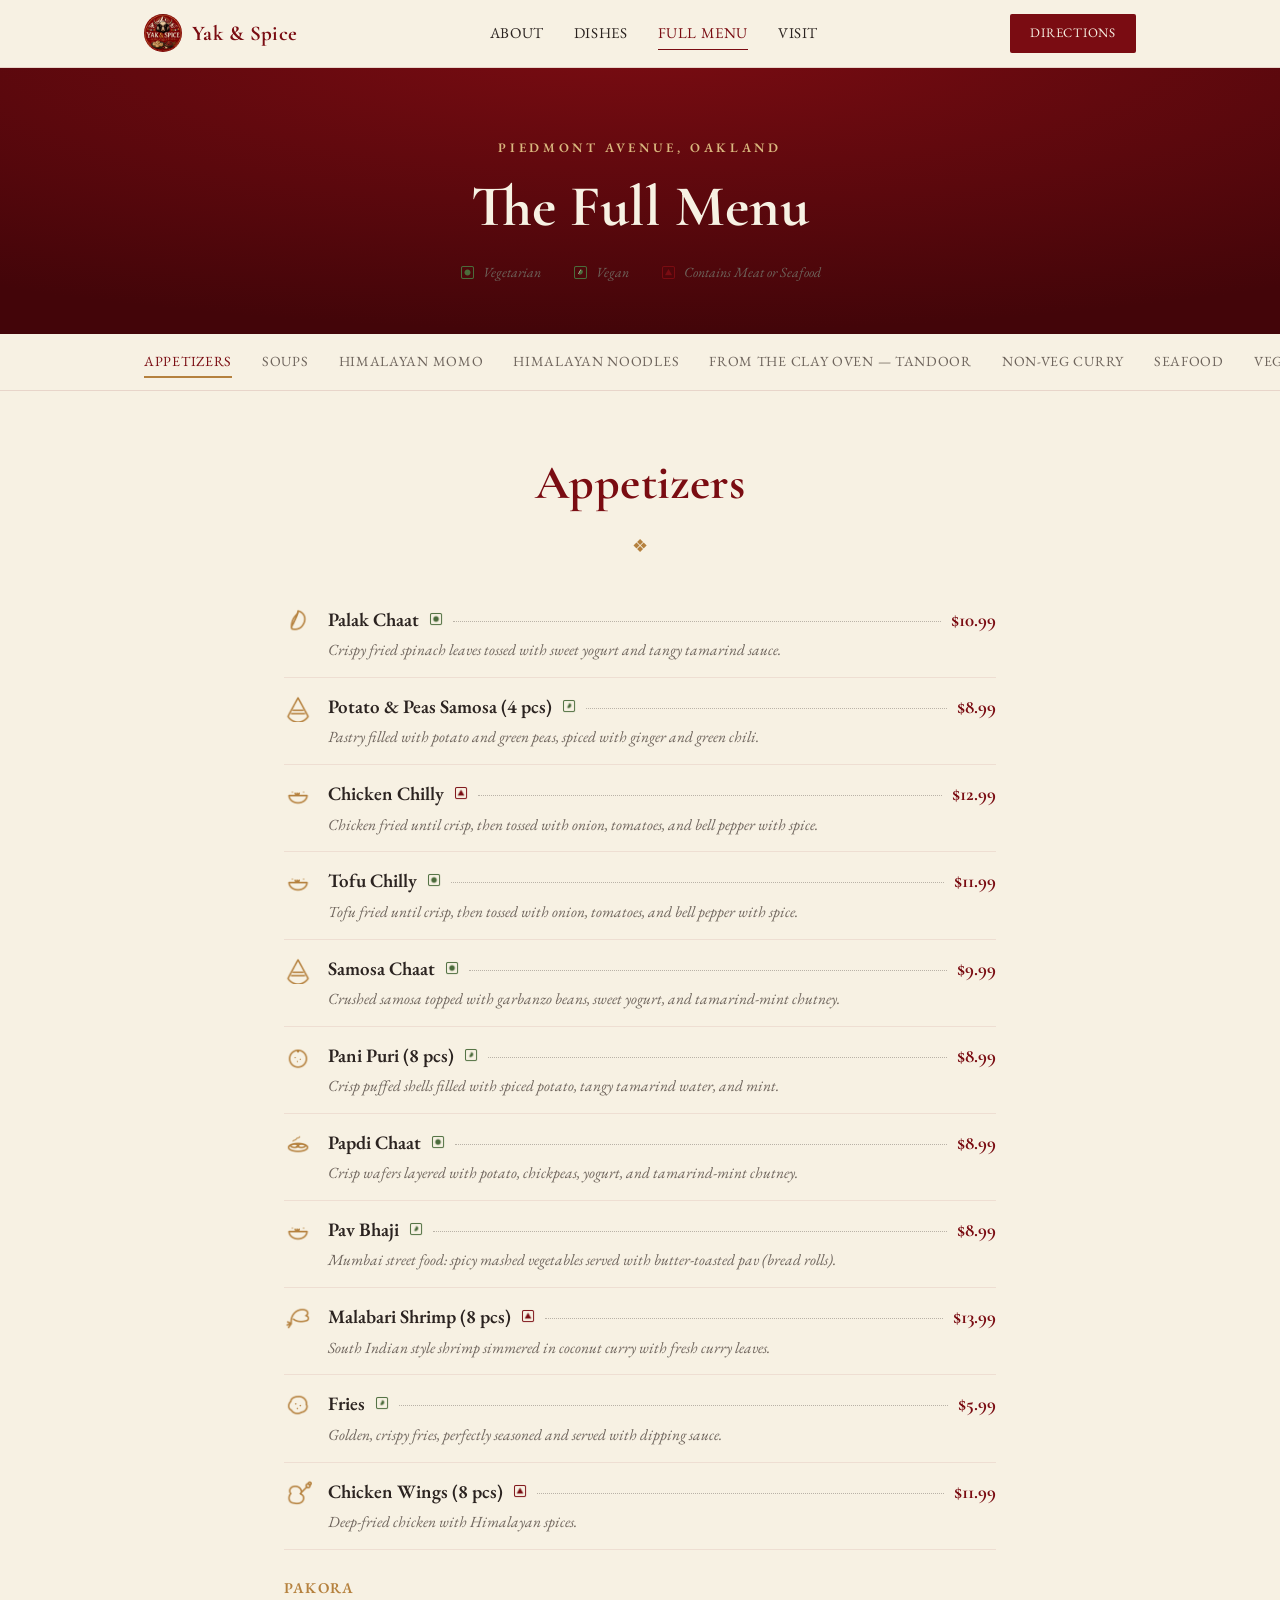
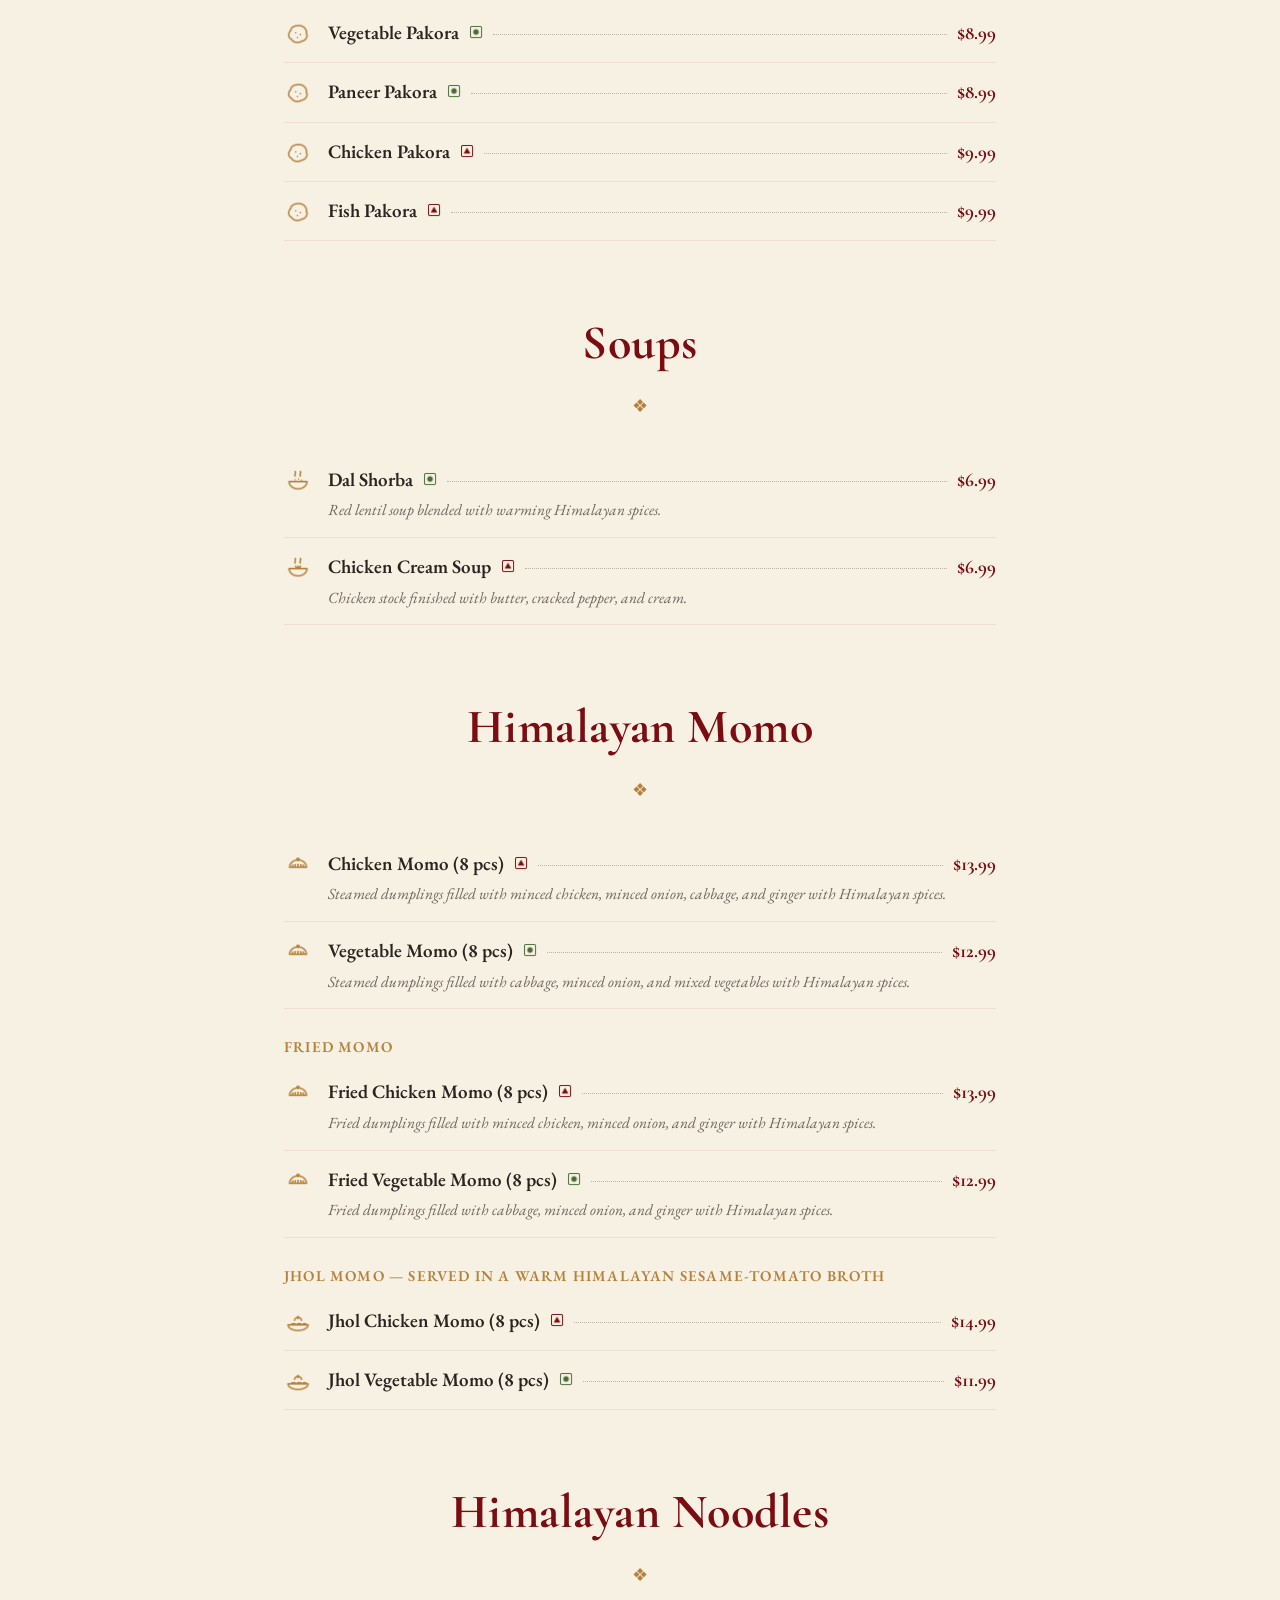
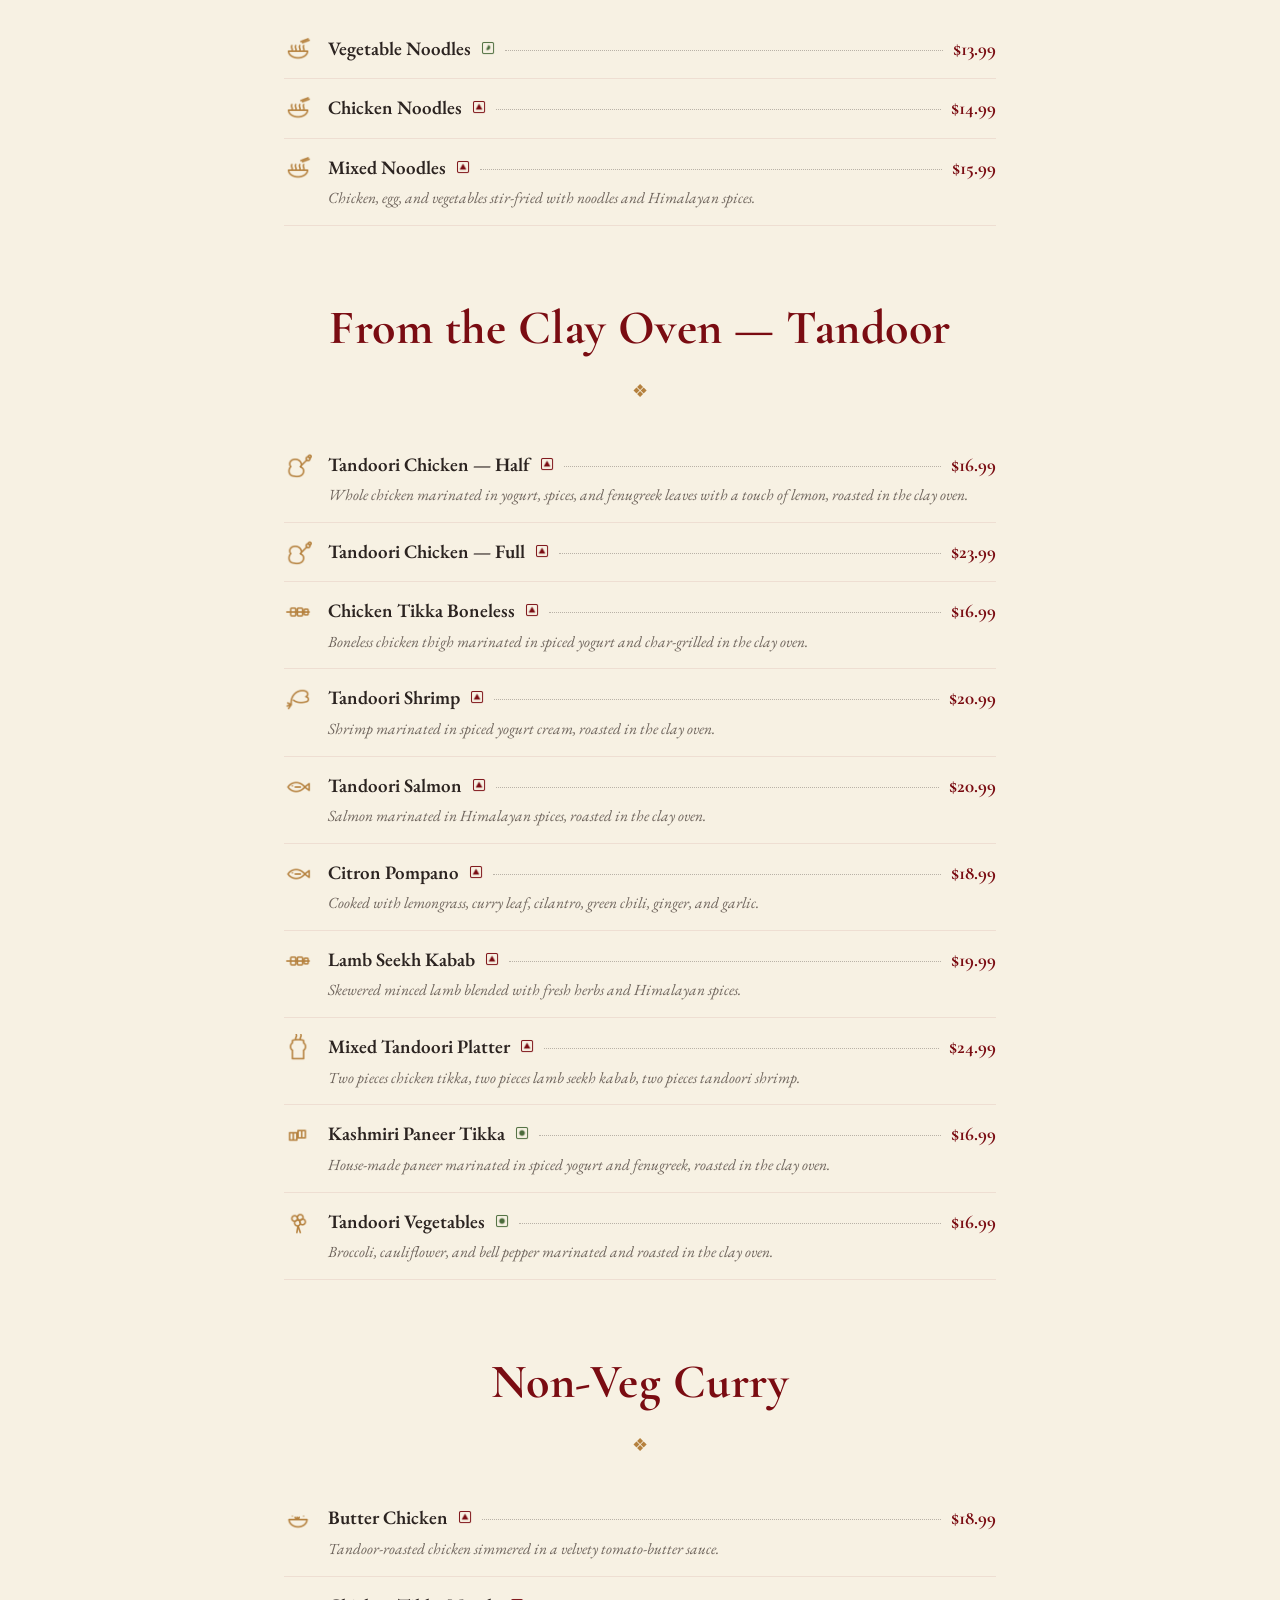
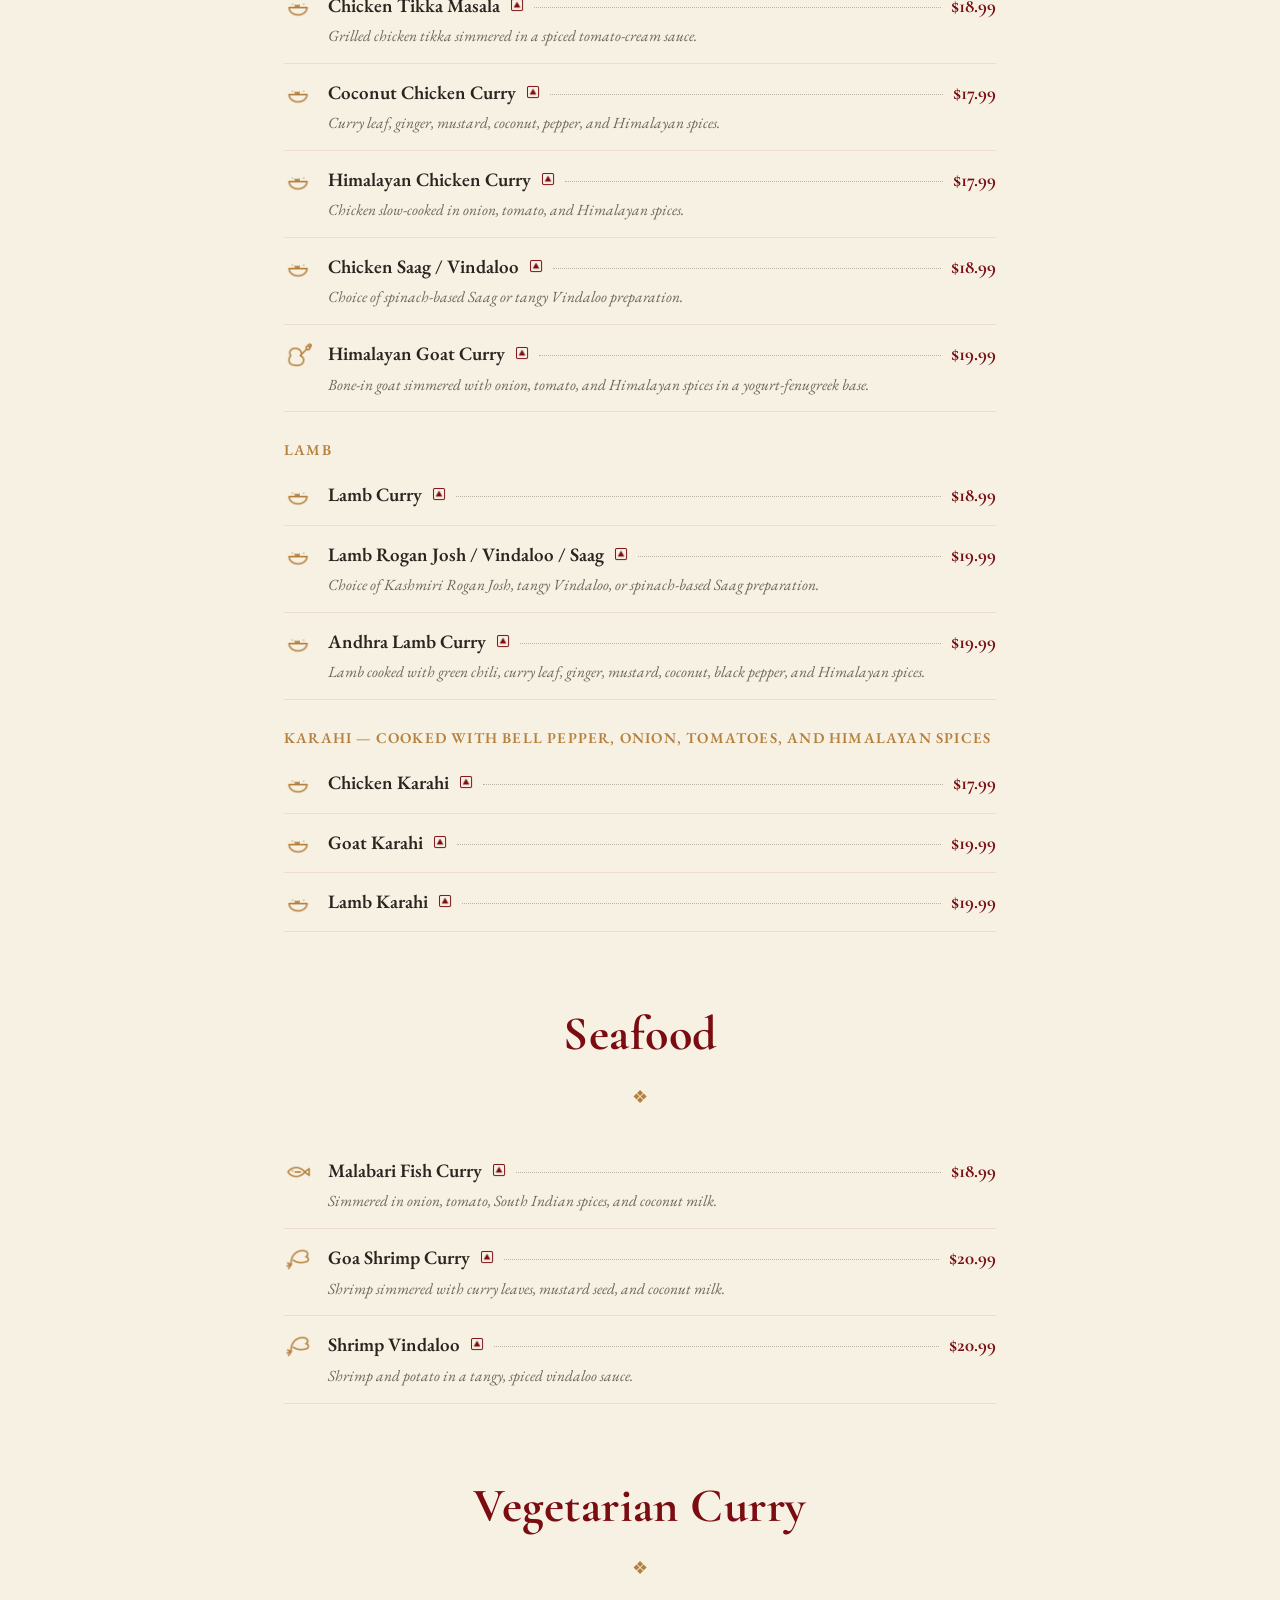
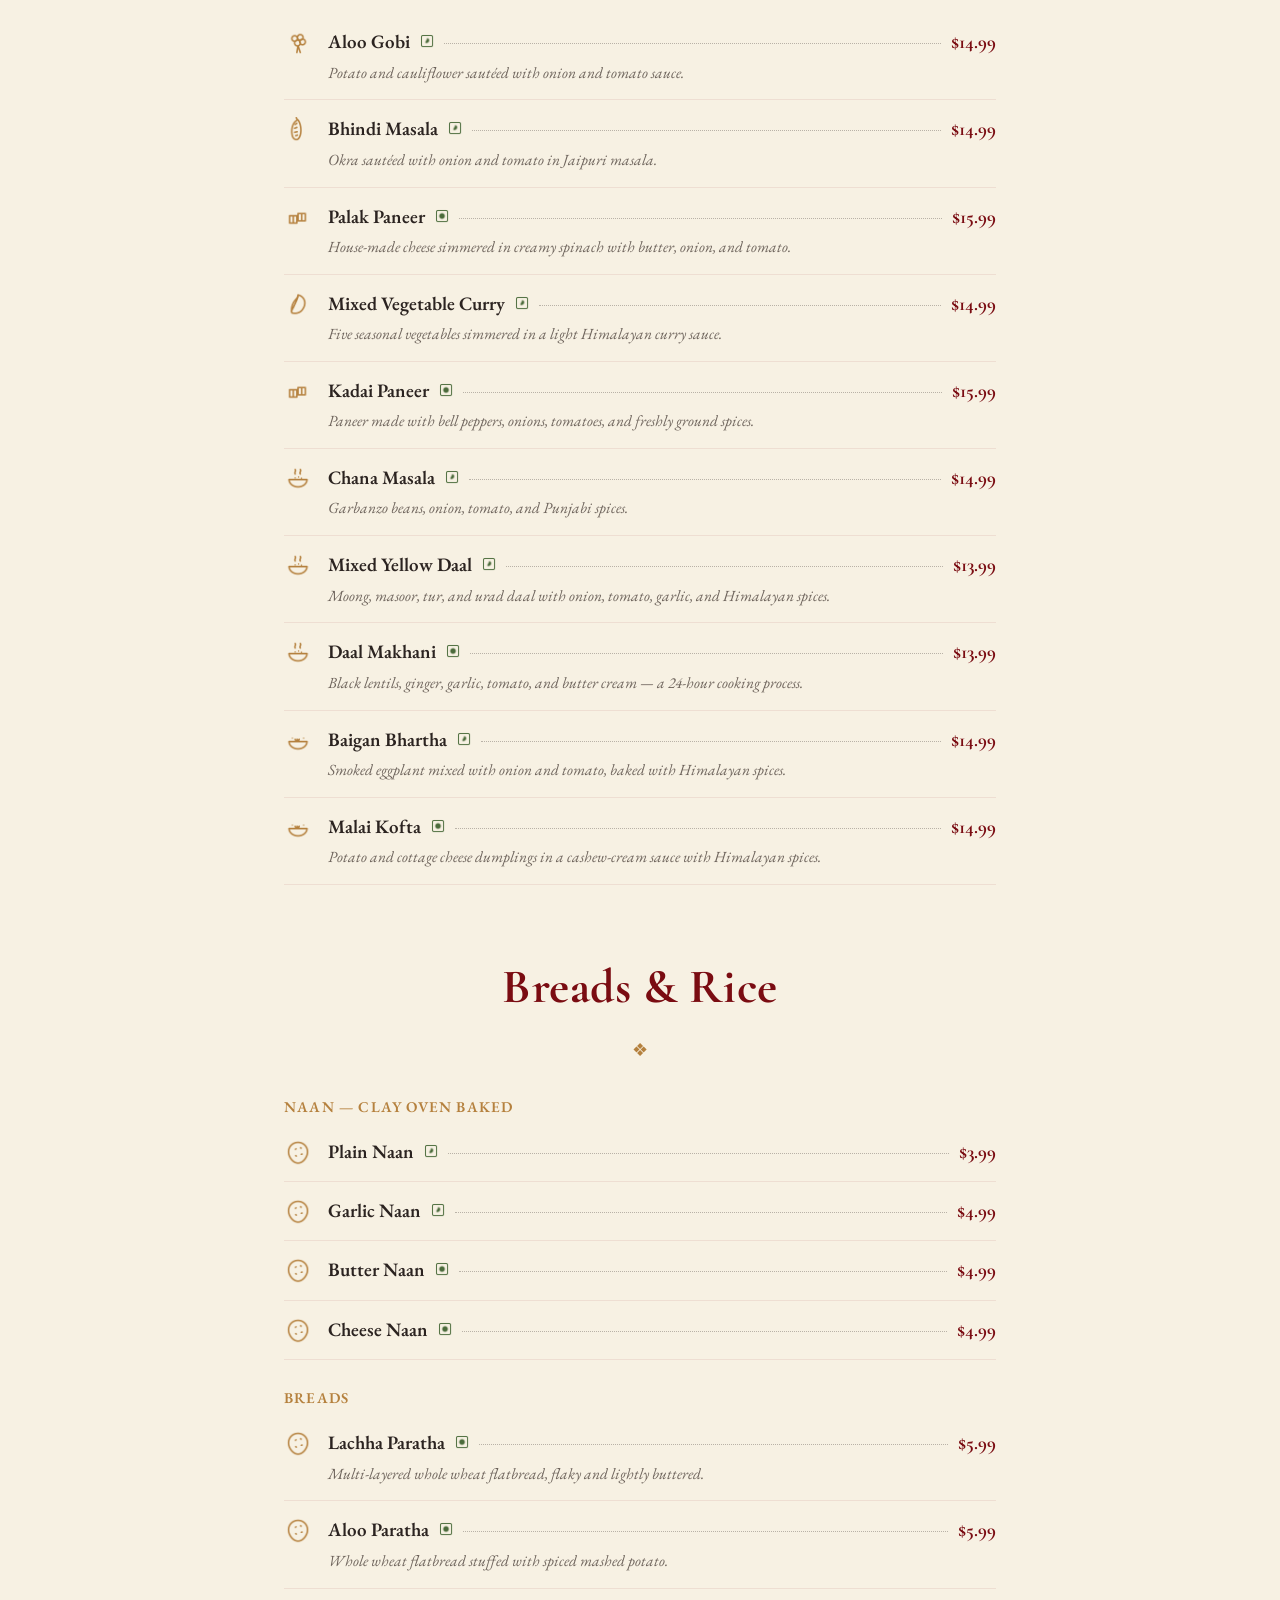
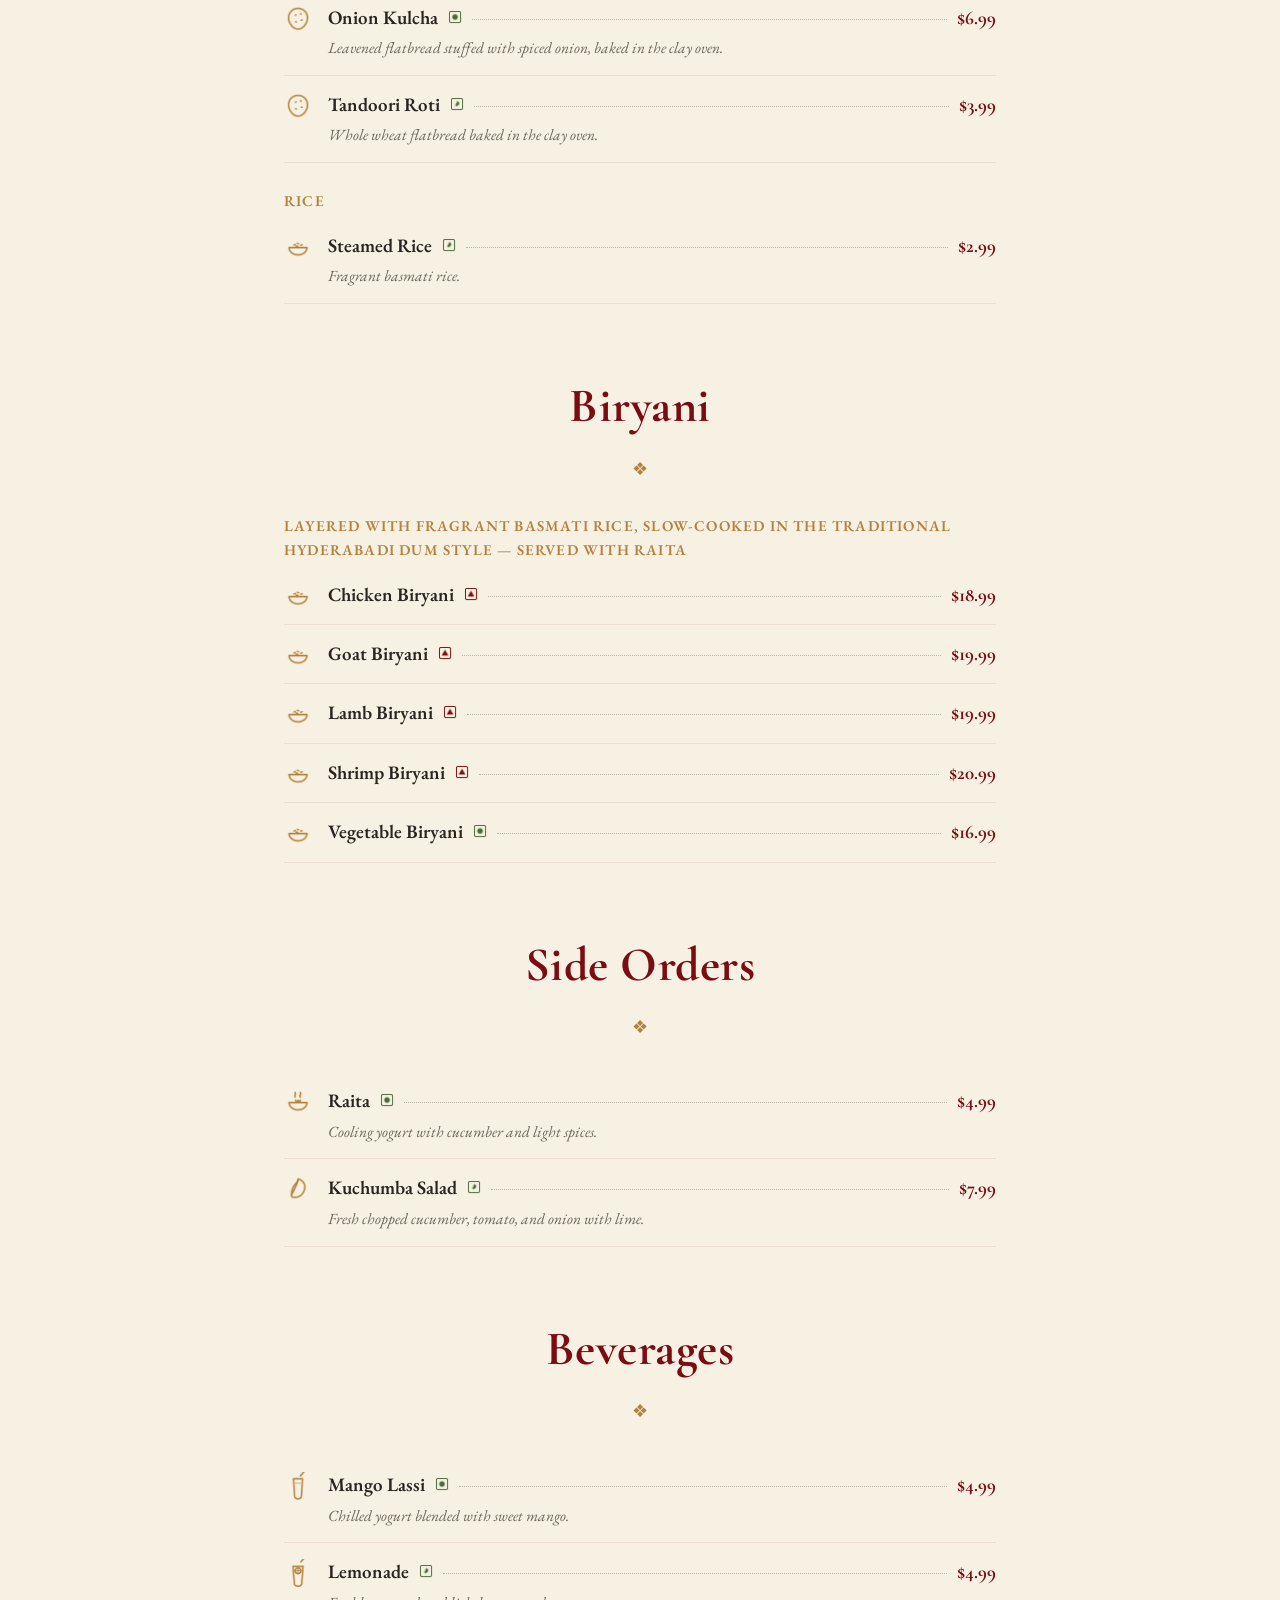
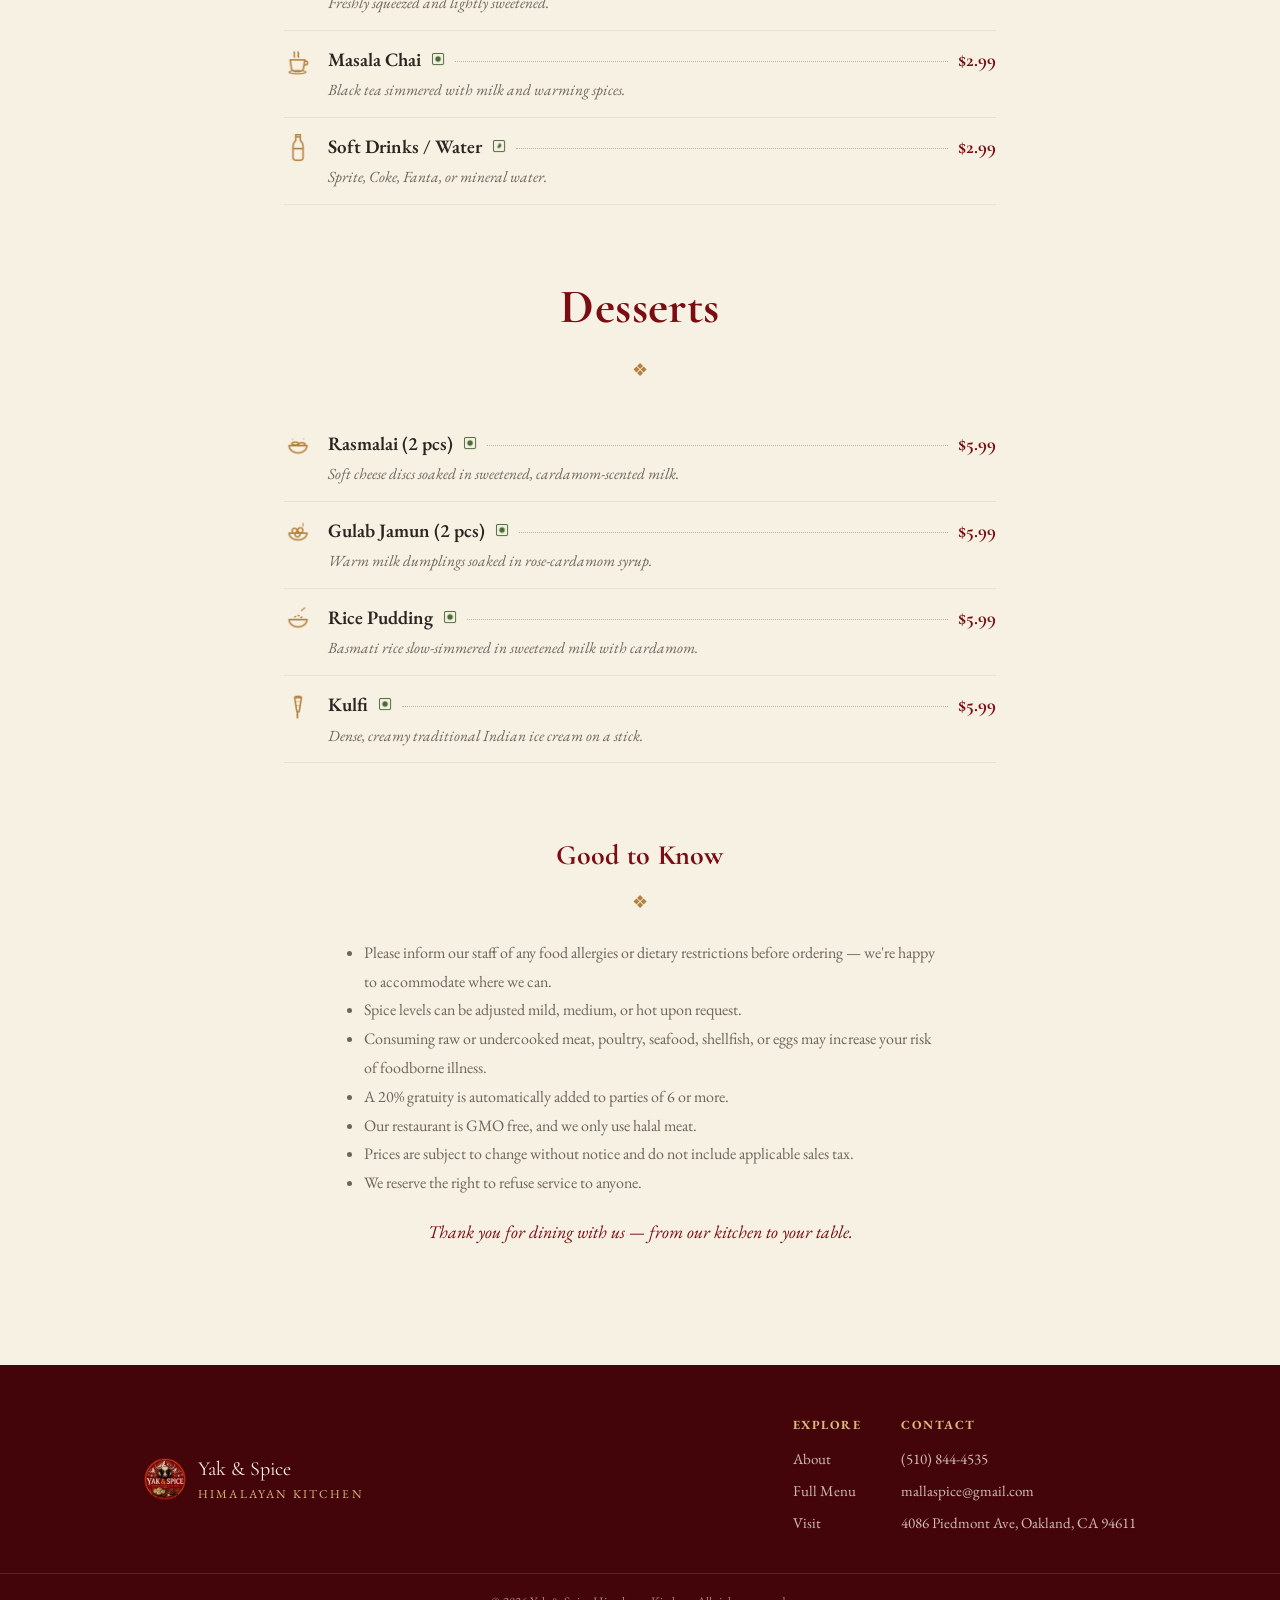
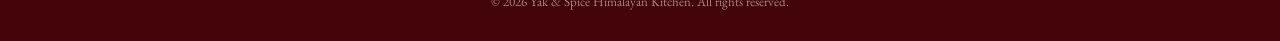
==== commit 1f63fd40: "updated the menu and contact" ====
--- a/menu.html
+++ b/menu.html
@@ -89,13 +89,14 @@
       <a href="#himalayan-momo">Himalayan Momo</a>
       <a href="#himalayan-noodles">Himalayan Noodles</a>
       <a href="#from-the-clay-oven-tandoor">From the Clay Oven — Tandoor</a>
-      <a href="#from-the-curry">From the Curry</a>
+      <a href="#non-veg-curry">Non-Veg Curry</a>
       <a href="#seafood">Seafood</a>
       <a href="#vegetarian-curry">Vegetarian Curry</a>
       <a href="#breads-rice">Breads &amp; Rice</a>
       <a href="#biryani">Biryani</a>
+      <a href="#side-orders">Side Orders</a>
       <a href="#beverages">Beverages</a>
-      <a href="#dessert">Dessert</a>
+      <a href="#desserts">Desserts</a>
     </div>
 </div>
 
@@ -119,72 +120,165 @@
     <img class="icon" src="assets/icons/samosa.png" alt="">
     <div class="menu-row-body">
       <div class="menu-row-top">
-        <span class="name">Potato &amp; Peas Samosa</span>
+        <span class="name">Potato &amp; Peas Samosa (4 pcs)</span>
         <img class="diet" src="assets/icons/vegan_mark.png" alt="Vegan">
         <span class="fill"></span>
         <span class="price">$8.99</span>
       </div>
-      <div class="menu-row-desc">Pastry filled with potato and green peas, spiced with fresh ginger and green chili.</div>
+      <div class="menu-row-desc">Pastry filled with potato and green peas, spiced with ginger and green chili.</div>
+    </div>
+  </div>
+  <div class="menu-row">
+    <img class="icon" src="assets/icons/curry_bowl.png" alt="">
+    <div class="menu-row-body">
+      <div class="menu-row-top">
+        <span class="name">Chicken Chilly</span>
+        <img class="diet" src="assets/icons/nonveg_mark.png" alt="Contains meat or seafood">
+        <span class="fill"></span>
+        <span class="price">$12.99</span>
+      </div>
+      <div class="menu-row-desc">Chicken fried until crisp, then tossed with onion, tomatoes, and bell pepper with spice.</div>
+    </div>
+  </div>
+  <div class="menu-row">
+    <img class="icon" src="assets/icons/curry_bowl.png" alt="">
+    <div class="menu-row-body">
+      <div class="menu-row-top">
+        <span class="name">Tofu Chilly</span>
+        <img class="diet" src="assets/icons/veg_mark.png" alt="Vegetarian">
+        <span class="fill"></span>
+        <span class="price">$11.99</span>
+      </div>
+      <div class="menu-row-desc">Tofu fried until crisp, then tossed with onion, tomatoes, and bell pepper with spice.</div>
+    </div>
+  </div>
+  <div class="menu-row">
+    <img class="icon" src="assets/icons/samosa.png" alt="">
+    <div class="menu-row-body">
+      <div class="menu-row-top">
+        <span class="name">Samosa Chaat</span>
+        <img class="diet" src="assets/icons/veg_mark.png" alt="Vegetarian">
+        <span class="fill"></span>
+        <span class="price">$9.99</span>
+      </div>
+      <div class="menu-row-desc">Crushed samosa topped with garbanzo beans, sweet yogurt, and tamarind-mint chutney.</div>
+    </div>
+  </div>
+  <div class="menu-row">
+    <img class="icon" src="assets/icons/pani_puri.png" alt="">
+    <div class="menu-row-body">
+      <div class="menu-row-top">
+        <span class="name">Pani Puri (8 pcs)</span>
+        <img class="diet" src="assets/icons/vegan_mark.png" alt="Vegan">
+        <span class="fill"></span>
+        <span class="price">$8.99</span>
+      </div>
+      <div class="menu-row-desc">Crisp puffed shells filled with spiced potato, tangy tamarind water, and mint.</div>
+    </div>
+  </div>
+  <div class="menu-row">
+    <img class="icon" src="assets/icons/papdi_chaat.png" alt="">
+    <div class="menu-row-body">
+      <div class="menu-row-top">
+        <span class="name">Papdi Chaat</span>
+        <img class="diet" src="assets/icons/veg_mark.png" alt="Vegetarian">
+        <span class="fill"></span>
+        <span class="price">$8.99</span>
+      </div>
+      <div class="menu-row-desc">Crisp wafers layered with potato, chickpeas, yogurt, and tamarind-mint chutney.</div>
+    </div>
+  </div>
+  <div class="menu-row">
+    <img class="icon" src="assets/icons/curry_bowl.png" alt="">
+    <div class="menu-row-body">
+      <div class="menu-row-top">
+        <span class="name">Pav Bhaji</span>
+        <img class="diet" src="assets/icons/vegan_mark.png" alt="Vegan">
+        <span class="fill"></span>
+        <span class="price">$8.99</span>
+      </div>
+      <div class="menu-row-desc">Mumbai street food: spicy mashed vegetables served with butter-toasted pav (bread rolls).</div>
+    </div>
+  </div>
+  <div class="menu-row">
+    <img class="icon" src="assets/icons/shrimp.png" alt="">
+    <div class="menu-row-body">
+      <div class="menu-row-top">
+        <span class="name">Malabari Shrimp (8 pcs)</span>
+        <img class="diet" src="assets/icons/nonveg_mark.png" alt="Contains meat or seafood">
+        <span class="fill"></span>
+        <span class="price">$13.99</span>
+      </div>
+      <div class="menu-row-desc">South Indian style shrimp simmered in coconut curry with fresh curry leaves.</div>
     </div>
   </div>
   <div class="menu-row">
     <img class="icon" src="assets/icons/pakora.png" alt="">
     <div class="menu-row-body">
       <div class="menu-row-top">
+        <span class="name">Fries</span>
+        <img class="diet" src="assets/icons/vegan_mark.png" alt="Vegan">
+        <span class="fill"></span>
+        <span class="price">$5.99</span>
+      </div>
+      <div class="menu-row-desc">Golden, crispy fries, perfectly seasoned and served with dipping sauce.</div>
+    </div>
+  </div>
+  <div class="menu-row">
+    <img class="icon" src="assets/icons/drumstick.png" alt="">
+    <div class="menu-row-body">
+      <div class="menu-row-top">
+        <span class="name">Chicken Wings (8 pcs)</span>
+        <img class="diet" src="assets/icons/nonveg_mark.png" alt="Contains meat or seafood">
+        <span class="fill"></span>
+        <span class="price">$11.99</span>
+      </div>
+      <div class="menu-row-desc">Deep-fried chicken with Himalayan spices.</div>
+    </div>
+  </div>
+  <div class="menu-subhead">Pakora</div>
+  <div class="menu-row">
+    <img class="icon" src="assets/icons/pakora.png" alt="">
+    <div class="menu-row-body">
+      <div class="menu-row-top">
         <span class="name">Vegetable Pakora</span>
-        <img class="diet" src="assets/icons/vegan_mark.png" alt="Vegan">
+        <img class="diet" src="assets/icons/veg_mark.png" alt="Vegetarian">
         <span class="fill"></span>
         <span class="price">$8.99</span>
       </div>
-      <div class="menu-row-desc">Chickpea-battered vegetables fried with green chili, ginger, and fresh coriander.</div>
-    </div>
-  </div>
-  <div class="menu-row">
-    <img class="icon" src="assets/icons/samosa.png" alt="">
-    <div class="menu-row-body">
-      <div class="menu-row-top">
-        <span class="name">Samosa Chaat</span>
-        <img class="diet" src="assets/icons/veg_mark.png" alt="Vegetarian">
+    </div>
+  </div>
+  <div class="menu-row">
+    <img class="icon" src="assets/icons/pakora.png" alt="">
+    <div class="menu-row-body">
+      <div class="menu-row-top">
+        <span class="name">Paneer Pakora</span>
+        <img class="diet" src="assets/icons/veg_mark.png" alt="Vegetarian">
+        <span class="fill"></span>
+        <span class="price">$8.99</span>
+      </div>
+    </div>
+  </div>
+  <div class="menu-row">
+    <img class="icon" src="assets/icons/pakora.png" alt="">
+    <div class="menu-row-body">
+      <div class="menu-row-top">
+        <span class="name">Chicken Pakora</span>
+        <img class="diet" src="assets/icons/nonveg_mark.png" alt="Contains meat or seafood">
         <span class="fill"></span>
         <span class="price">$9.99</span>
       </div>
-      <div class="menu-row-desc">Crushed samosa topped with garbanzo beans, sweet yogurt, and tamarind-mint chutney.</div>
-    </div>
-  </div>
-  <div class="menu-row">
-    <img class="icon" src="assets/icons/pani_puri.png" alt="">
-    <div class="menu-row-body">
-      <div class="menu-row-top">
-        <span class="name">Pani Puri</span>
-        <img class="diet" src="assets/icons/vegan_mark.png" alt="Vegan">
-        <span class="fill"></span>
-        <span class="price">$8.99</span>
-      </div>
-      <div class="menu-row-desc">Crisp puffed shells filled with spiced potato, tangy tamarind water, and mint.</div>
-    </div>
-  </div>
-  <div class="menu-row">
-    <img class="icon" src="assets/icons/papdi_chaat.png" alt="">
-    <div class="menu-row-body">
-      <div class="menu-row-top">
-        <span class="name">Papdi Chaat</span>
-        <img class="diet" src="assets/icons/veg_mark.png" alt="Vegetarian">
-        <span class="fill"></span>
-        <span class="price">$8.99</span>
-      </div>
-      <div class="menu-row-desc">Crisp wafers layered with potato, chickpeas, yogurt, and tamarind-mint chutney.</div>
-    </div>
-  </div>
-  <div class="menu-row">
-    <img class="icon" src="assets/icons/shrimp.png" alt="">
-    <div class="menu-row-body">
-      <div class="menu-row-top">
-        <span class="name">Malabari Shrimp</span>
-        <img class="diet" src="assets/icons/nonveg_mark.png" alt="Contains meat or seafood">
-        <span class="fill"></span>
-        <span class="price">$13.49</span>
-      </div>
-      <div class="menu-row-desc">South Indian style shrimp simmered in coconut curry with fresh curry leaves.</div>
+    </div>
+  </div>
+  <div class="menu-row">
+    <img class="icon" src="assets/icons/pakora.png" alt="">
+    <div class="menu-row-body">
+      <div class="menu-row-top">
+        <span class="name">Fish Pakora</span>
+        <img class="diet" src="assets/icons/nonveg_mark.png" alt="Contains meat or seafood">
+        <span class="fill"></span>
+        <span class="price">$9.99</span>
+      </div>
     </div>
   </div>
 </section>
@@ -225,36 +319,49 @@
     <img class="icon" src="assets/icons/momo.png" alt="">
     <div class="menu-row-body">
       <div class="menu-row-top">
-        <span class="name">Chicken Momo</span>
+        <span class="name">Chicken Momo (8 pcs)</span>
         <img class="diet" src="assets/icons/nonveg_mark.png" alt="Contains meat or seafood">
         <span class="fill"></span>
         <span class="price">$13.99</span>
       </div>
-      <div class="menu-row-desc">Steamed dumplings filled with minced chicken, onion, cabbage, and ginger, finished with Himalayan momo spice.</div>
+      <div class="menu-row-desc">Steamed dumplings filled with minced chicken, minced onion, cabbage, and ginger with Himalayan spices.</div>
     </div>
   </div>
   <div class="menu-row">
     <img class="icon" src="assets/icons/momo.png" alt="">
     <div class="menu-row-body">
       <div class="menu-row-top">
-        <span class="name">Vegetable Momo</span>
-        <img class="diet" src="assets/icons/vegan_mark.png" alt="Vegan">
+        <span class="name">Vegetable Momo (8 pcs)</span>
+        <img class="diet" src="assets/icons/veg_mark.png" alt="Vegetarian">
         <span class="fill"></span>
         <span class="price">$12.99</span>
       </div>
-      <div class="menu-row-desc">Steamed dumplings filled with cabbage, onion, ginger, and mixed vegetables, lightly spiced.</div>
-    </div>
-  </div>
+      <div class="menu-row-desc">Steamed dumplings filled with cabbage, minced onion, and mixed vegetables with Himalayan spices.</div>
+    </div>
+  </div>
+  <div class="menu-subhead">Fried Momo</div>
   <div class="menu-row">
     <img class="icon" src="assets/icons/momo.png" alt="">
     <div class="menu-row-body">
       <div class="menu-row-top">
-        <span class="name">Cauliflower Momo</span>
-        <img class="diet" src="assets/icons/vegan_mark.png" alt="Vegan">
-        <span class="fill"></span>
-        <span class="price">$9.99</span>
-      </div>
-      <div class="menu-row-desc">Steamed dumplings filled with spiced cauliflower.</div>
+        <span class="name">Fried Chicken Momo (8 pcs)</span>
+        <img class="diet" src="assets/icons/nonveg_mark.png" alt="Contains meat or seafood">
+        <span class="fill"></span>
+        <span class="price">$13.99</span>
+      </div>
+      <div class="menu-row-desc">Fried dumplings filled with minced chicken, minced onion, and ginger with Himalayan spices.</div>
+    </div>
+  </div>
+  <div class="menu-row">
+    <img class="icon" src="assets/icons/momo.png" alt="">
+    <div class="menu-row-body">
+      <div class="menu-row-top">
+        <span class="name">Fried Vegetable Momo (8 pcs)</span>
+        <img class="diet" src="assets/icons/veg_mark.png" alt="Vegetarian">
+        <span class="fill"></span>
+        <span class="price">$12.99</span>
+      </div>
+      <div class="menu-row-desc">Fried dumplings filled with cabbage, minced onion, and ginger with Himalayan spices.</div>
     </div>
   </div>
   <div class="menu-subhead">Jhol Momo — served in a warm Himalayan sesame-tomato broth</div>
@@ -262,7 +369,7 @@
     <img class="icon" src="assets/icons/jhol_bowl.png" alt="">
     <div class="menu-row-body">
       <div class="menu-row-top">
-        <span class="name">Jhol Momo — Chicken</span>
+        <span class="name">Jhol Chicken Momo (8 pcs)</span>
         <img class="diet" src="assets/icons/nonveg_mark.png" alt="Contains meat or seafood">
         <span class="fill"></span>
         <span class="price">$14.99</span>
@@ -273,10 +380,10 @@
     <img class="icon" src="assets/icons/jhol_bowl.png" alt="">
     <div class="menu-row-body">
       <div class="menu-row-top">
-        <span class="name">Jhol Momo — Vegetable</span>
-        <img class="diet" src="assets/icons/vegan_mark.png" alt="Vegan">
-        <span class="fill"></span>
-        <span class="price">$12.99</span>
+        <span class="name">Jhol Vegetable Momo (8 pcs)</span>
+        <img class="diet" src="assets/icons/veg_mark.png" alt="Vegetarian">
+        <span class="fill"></span>
+        <span class="price">$11.99</span>
       </div>
     </div>
   </div>
@@ -316,7 +423,7 @@
         <span class="fill"></span>
         <span class="price">$15.99</span>
       </div>
-      <div class="menu-row-desc">Chicken, egg, and vegetables stir-fried together.</div>
+      <div class="menu-row-desc">Chicken, egg, and vegetables stir-fried with noodles and Himalayan spices.</div>
     </div>
   </div>
 </section>
@@ -343,7 +450,7 @@
         <span class="name">Tandoori Chicken — Full</span>
         <img class="diet" src="assets/icons/nonveg_mark.png" alt="Contains meat or seafood">
         <span class="fill"></span>
-        <span class="price">$28.99</span>
+        <span class="price">$23.99</span>
       </div>
     </div>
   </div>
@@ -356,7 +463,7 @@
         <span class="fill"></span>
         <span class="price">$16.99</span>
       </div>
-      <div class="menu-row-desc">Boneless chicken thigh marinated in spiced yogurt and char-grilled in the tandoor.</div>
+      <div class="menu-row-desc">Boneless chicken thigh marinated in spiced yogurt and char-grilled in the clay oven.</div>
     </div>
   </div>
   <div class="menu-row">
@@ -378,147 +485,216 @@
         <span class="name">Tandoori Salmon</span>
         <img class="diet" src="assets/icons/nonveg_mark.png" alt="Contains meat or seafood">
         <span class="fill"></span>
+        <span class="price">$20.99</span>
+      </div>
+      <div class="menu-row-desc">Salmon marinated in Himalayan spices, roasted in the clay oven.</div>
+    </div>
+  </div>
+  <div class="menu-row">
+    <img class="icon" src="assets/icons/fish.png" alt="">
+    <div class="menu-row-body">
+      <div class="menu-row-top">
+        <span class="name">Citron Pompano</span>
+        <img class="diet" src="assets/icons/nonveg_mark.png" alt="Contains meat or seafood">
+        <span class="fill"></span>
+        <span class="price">$18.99</span>
+      </div>
+      <div class="menu-row-desc">Cooked with lemongrass, curry leaf, cilantro, green chili, ginger, and garlic.</div>
+    </div>
+  </div>
+  <div class="menu-row">
+    <img class="icon" src="assets/icons/skewer.png" alt="">
+    <div class="menu-row-body">
+      <div class="menu-row-top">
+        <span class="name">Lamb Seekh Kabab</span>
+        <img class="diet" src="assets/icons/nonveg_mark.png" alt="Contains meat or seafood">
+        <span class="fill"></span>
         <span class="price">$19.99</span>
       </div>
-      <div class="menu-row-desc">Salmon marinated in Himalayan spices, roasted in the clay oven.</div>
-    </div>
-  </div>
-  <div class="menu-row">
-    <img class="icon" src="assets/icons/skewer.png" alt="">
-    <div class="menu-row-body">
-      <div class="menu-row-top">
-        <span class="name">Lamb Seekh Kabab</span>
+      <div class="menu-row-desc">Skewered minced lamb blended with fresh herbs and Himalayan spices.</div>
+    </div>
+  </div>
+  <div class="menu-row">
+    <img class="icon" src="assets/icons/tandoor.png" alt="">
+    <div class="menu-row-body">
+      <div class="menu-row-top">
+        <span class="name">Mixed Tandoori Platter</span>
+        <img class="diet" src="assets/icons/nonveg_mark.png" alt="Contains meat or seafood">
+        <span class="fill"></span>
+        <span class="price">$24.99</span>
+      </div>
+      <div class="menu-row-desc">Two pieces chicken tikka, two pieces lamb seekh kabab, two pieces tandoori shrimp.</div>
+    </div>
+  </div>
+  <div class="menu-row">
+    <img class="icon" src="assets/icons/paneer.png" alt="">
+    <div class="menu-row-body">
+      <div class="menu-row-top">
+        <span class="name">Kashmiri Paneer Tikka</span>
+        <img class="diet" src="assets/icons/veg_mark.png" alt="Vegetarian">
+        <span class="fill"></span>
+        <span class="price">$16.99</span>
+      </div>
+      <div class="menu-row-desc">House-made paneer marinated in spiced yogurt and fenugreek, roasted in the clay oven.</div>
+    </div>
+  </div>
+  <div class="menu-row">
+    <img class="icon" src="assets/icons/floret.png" alt="">
+    <div class="menu-row-body">
+      <div class="menu-row-top">
+        <span class="name">Tandoori Vegetables</span>
+        <img class="diet" src="assets/icons/veg_mark.png" alt="Vegetarian">
+        <span class="fill"></span>
+        <span class="price">$16.99</span>
+      </div>
+      <div class="menu-row-desc">Broccoli, cauliflower, and bell pepper marinated and roasted in the clay oven.</div>
+    </div>
+  </div>
+</section>
+
+<section class="menu-section" id="non-veg-curry">
+  <h2>Non-Veg Curry</h2>
+  <div class="rule">❖</div>
+  <div class="menu-row">
+    <img class="icon" src="assets/icons/curry_bowl.png" alt="">
+    <div class="menu-row-body">
+      <div class="menu-row-top">
+        <span class="name">Butter Chicken</span>
+        <img class="diet" src="assets/icons/nonveg_mark.png" alt="Contains meat or seafood">
+        <span class="fill"></span>
+        <span class="price">$18.99</span>
+      </div>
+      <div class="menu-row-desc">Tandoor-roasted chicken simmered in a velvety tomato-butter sauce.</div>
+    </div>
+  </div>
+  <div class="menu-row">
+    <img class="icon" src="assets/icons/curry_bowl.png" alt="">
+    <div class="menu-row-body">
+      <div class="menu-row-top">
+        <span class="name">Chicken Tikka Masala</span>
+        <img class="diet" src="assets/icons/nonveg_mark.png" alt="Contains meat or seafood">
+        <span class="fill"></span>
+        <span class="price">$18.99</span>
+      </div>
+      <div class="menu-row-desc">Grilled chicken tikka simmered in a spiced tomato-cream sauce.</div>
+    </div>
+  </div>
+  <div class="menu-row">
+    <img class="icon" src="assets/icons/curry_bowl.png" alt="">
+    <div class="menu-row-body">
+      <div class="menu-row-top">
+        <span class="name">Coconut Chicken Curry</span>
+        <img class="diet" src="assets/icons/nonveg_mark.png" alt="Contains meat or seafood">
+        <span class="fill"></span>
+        <span class="price">$17.99</span>
+      </div>
+      <div class="menu-row-desc">Curry leaf, ginger, mustard, coconut, pepper, and Himalayan spices.</div>
+    </div>
+  </div>
+  <div class="menu-row">
+    <img class="icon" src="assets/icons/curry_bowl.png" alt="">
+    <div class="menu-row-body">
+      <div class="menu-row-top">
+        <span class="name">Himalayan Chicken Curry</span>
+        <img class="diet" src="assets/icons/nonveg_mark.png" alt="Contains meat or seafood">
+        <span class="fill"></span>
+        <span class="price">$17.99</span>
+      </div>
+      <div class="menu-row-desc">Chicken slow-cooked in onion, tomato, and Himalayan spices.</div>
+    </div>
+  </div>
+  <div class="menu-row">
+    <img class="icon" src="assets/icons/curry_bowl.png" alt="">
+    <div class="menu-row-body">
+      <div class="menu-row-top">
+        <span class="name">Chicken Saag / Vindaloo</span>
+        <img class="diet" src="assets/icons/nonveg_mark.png" alt="Contains meat or seafood">
+        <span class="fill"></span>
+        <span class="price">$18.99</span>
+      </div>
+      <div class="menu-row-desc">Choice of spinach-based Saag or tangy Vindaloo preparation.</div>
+    </div>
+  </div>
+  <div class="menu-row">
+    <img class="icon" src="assets/icons/drumstick.png" alt="">
+    <div class="menu-row-body">
+      <div class="menu-row-top">
+        <span class="name">Himalayan Goat Curry</span>
         <img class="diet" src="assets/icons/nonveg_mark.png" alt="Contains meat or seafood">
         <span class="fill"></span>
         <span class="price">$19.99</span>
       </div>
-      <div class="menu-row-desc">Skewered minced lamb blended with fresh herbs and spices.</div>
-    </div>
-  </div>
-  <div class="menu-row">
-    <img class="icon" src="assets/icons/skewer.png" alt="">
-    <div class="menu-row-body">
-      <div class="menu-row-top">
-        <span class="name">Lamb Boti Kabab</span>
+      <div class="menu-row-desc">Bone-in goat simmered with onion, tomato, and Himalayan spices in a yogurt-fenugreek base.</div>
+    </div>
+  </div>
+  <div class="menu-subhead">Lamb</div>
+  <div class="menu-row">
+    <img class="icon" src="assets/icons/curry_bowl.png" alt="">
+    <div class="menu-row-body">
+      <div class="menu-row-top">
+        <span class="name">Lamb Curry</span>
+        <img class="diet" src="assets/icons/nonveg_mark.png" alt="Contains meat or seafood">
+        <span class="fill"></span>
+        <span class="price">$18.99</span>
+      </div>
+    </div>
+  </div>
+  <div class="menu-row">
+    <img class="icon" src="assets/icons/curry_bowl.png" alt="">
+    <div class="menu-row-body">
+      <div class="menu-row-top">
+        <span class="name">Lamb Rogan Josh / Vindaloo / Saag</span>
         <img class="diet" src="assets/icons/nonveg_mark.png" alt="Contains meat or seafood">
         <span class="fill"></span>
         <span class="price">$19.99</span>
       </div>
-      <div class="menu-row-desc">Chunks of lamb marinated in yogurt and spices, char-grilled.</div>
-    </div>
-  </div>
-  <div class="menu-row">
-    <img class="icon" src="assets/icons/tandoor.png" alt="">
-    <div class="menu-row-body">
-      <div class="menu-row-top">
-        <span class="name">Mixed Tandoori Platter</span>
-        <img class="diet" src="assets/icons/nonveg_mark.png" alt="Contains meat or seafood">
-        <span class="fill"></span>
-        <span class="price">$25.49</span>
-      </div>
-      <div class="menu-row-desc">Two pieces chicken tikka, two pieces lamb seekh kabab, two pieces tandoori shrimp.</div>
-    </div>
-  </div>
-  <div class="menu-row">
-    <img class="icon" src="assets/icons/paneer.png" alt="">
-    <div class="menu-row-body">
-      <div class="menu-row-top">
-        <span class="name">Kashmiri Paneer Tikka</span>
-        <img class="diet" src="assets/icons/veg_mark.png" alt="Vegetarian">
-        <span class="fill"></span>
-        <span class="price">$16.99</span>
-      </div>
-      <div class="menu-row-desc">House-made paneer marinated in spiced yogurt and fenugreek, roasted in the clay oven.</div>
-    </div>
-  </div>
-  <div class="menu-row">
-    <img class="icon" src="assets/icons/floret.png" alt="">
-    <div class="menu-row-body">
-      <div class="menu-row-top">
-        <span class="name">Tandoori Vegetables</span>
-        <img class="diet" src="assets/icons/veg_mark.png" alt="Vegetarian">
-        <span class="fill"></span>
-        <span class="price">$16.99</span>
-      </div>
-      <div class="menu-row-desc">Broccoli, cauliflower, and bell pepper marinated and roasted in the clay oven.</div>
-    </div>
-  </div>
-</section>
-
-<section class="menu-section" id="from-the-curry">
-  <h2>From the Curry</h2>
-  <div class="rule">❖</div>
-  <div class="menu-row">
-    <img class="icon" src="assets/icons/curry_bowl.png" alt="">
-    <div class="menu-row-body">
-      <div class="menu-row-top">
-        <span class="name">Butter Chicken</span>
-        <img class="diet" src="assets/icons/nonveg_mark.png" alt="Contains meat or seafood">
-        <span class="fill"></span>
-        <span class="price">$18.99</span>
-      </div>
-      <div class="menu-row-desc">Tandoor-roasted chicken simmered in a velvety tomato-butter sauce.</div>
-    </div>
-  </div>
-  <div class="menu-row">
-    <img class="icon" src="assets/icons/curry_bowl.png" alt="">
-    <div class="menu-row-body">
-      <div class="menu-row-top">
-        <span class="name">Chicken Tikka Masala</span>
-        <img class="diet" src="assets/icons/nonveg_mark.png" alt="Contains meat or seafood">
-        <span class="fill"></span>
-        <span class="price">$18.99</span>
-      </div>
-      <div class="menu-row-desc">Grilled chicken tikka simmered in a spiced tomato-cream sauce.</div>
-    </div>
-  </div>
-  <div class="menu-row">
-    <img class="icon" src="assets/icons/curry_bowl.png" alt="">
-    <div class="menu-row-body">
-      <div class="menu-row-top">
-        <span class="name">Himalayan Chicken Curry</span>
+      <div class="menu-row-desc">Choice of Kashmiri Rogan Josh, tangy Vindaloo, or spinach-based Saag preparation.</div>
+    </div>
+  </div>
+  <div class="menu-row">
+    <img class="icon" src="assets/icons/curry_bowl.png" alt="">
+    <div class="menu-row-body">
+      <div class="menu-row-top">
+        <span class="name">Andhra Lamb Curry</span>
+        <img class="diet" src="assets/icons/nonveg_mark.png" alt="Contains meat or seafood">
+        <span class="fill"></span>
+        <span class="price">$19.99</span>
+      </div>
+      <div class="menu-row-desc">Lamb cooked with green chili, curry leaf, ginger, mustard, coconut, black pepper, and Himalayan spices.</div>
+    </div>
+  </div>
+  <div class="menu-subhead">Karahi — cooked with bell pepper, onion, tomatoes, and Himalayan spices</div>
+  <div class="menu-row">
+    <img class="icon" src="assets/icons/curry_bowl.png" alt="">
+    <div class="menu-row-body">
+      <div class="menu-row-top">
+        <span class="name">Chicken Karahi</span>
         <img class="diet" src="assets/icons/nonveg_mark.png" alt="Contains meat or seafood">
         <span class="fill"></span>
         <span class="price">$17.99</span>
       </div>
-      <div class="menu-row-desc">Chicken slow-cooked in onion, tomato, and Himalayan spices.</div>
-    </div>
-  </div>
-  <div class="menu-subhead">Chicken — choice of style</div>
-  <div class="menu-row">
-    <img class="icon" src="assets/icons/curry_bowl.png" alt="">
-    <div class="menu-row-body">
-      <div class="menu-row-top">
-        <span class="name">Chicken Saag / Vindaloo</span>
-        <img class="diet" src="assets/icons/nonveg_mark.png" alt="Contains meat or seafood">
-        <span class="fill"></span>
-        <span class="price">$18.99</span>
-      </div>
-      <div class="menu-row-desc">Choice of spinach-based Saag or tangy Vindaloo preparation.</div>
-    </div>
-  </div>
-  <div class="menu-row">
-    <img class="icon" src="assets/icons/drumstick.png" alt="">
-    <div class="menu-row-body">
-      <div class="menu-row-top">
-        <span class="name">Himalayan Goat Curry</span>
+    </div>
+  </div>
+  <div class="menu-row">
+    <img class="icon" src="assets/icons/curry_bowl.png" alt="">
+    <div class="menu-row-body">
+      <div class="menu-row-top">
+        <span class="name">Goat Karahi</span>
         <img class="diet" src="assets/icons/nonveg_mark.png" alt="Contains meat or seafood">
         <span class="fill"></span>
         <span class="price">$19.99</span>
       </div>
-      <div class="menu-row-desc">Bone-in goat simmered with onion, tomato, and Himalayan spices in a yogurt-fenugreek base.</div>
-    </div>
-  </div>
-  <div class="menu-row">
-    <img class="icon" src="assets/icons/curry_bowl.png" alt="">
-    <div class="menu-row-body">
-      <div class="menu-row-top">
-        <span class="name">Lamb Curry — Rogan Josh / Vindaloo / Saag</span>
-        <img class="diet" src="assets/icons/nonveg_mark.png" alt="Contains meat or seafood">
-        <span class="fill"></span>
-        <span class="price">$19.49</span>
-      </div>
-      <div class="menu-row-desc">Choice of Kashmiri Rogan Josh, tangy Vindaloo, or spinach-based Saag preparation.</div>
+    </div>
+  </div>
+  <div class="menu-row">
+    <img class="icon" src="assets/icons/curry_bowl.png" alt="">
+    <div class="menu-row-body">
+      <div class="menu-row-top">
+        <span class="name">Lamb Karahi</span>
+        <img class="diet" src="assets/icons/nonveg_mark.png" alt="Contains meat or seafood">
+        <span class="fill"></span>
+        <span class="price">$19.99</span>
+      </div>
     </div>
   </div>
 </section>
@@ -615,80 +791,173 @@
       <div class="menu-row-desc">Five seasonal vegetables simmered in a light Himalayan curry sauce.</div>
     </div>
   </div>
+  <div class="menu-row">
+    <img class="icon" src="assets/icons/paneer.png" alt="">
+    <div class="menu-row-body">
+      <div class="menu-row-top">
+        <span class="name">Kadai Paneer</span>
+        <img class="diet" src="assets/icons/veg_mark.png" alt="Vegetarian">
+        <span class="fill"></span>
+        <span class="price">$15.99</span>
+      </div>
+      <div class="menu-row-desc">Paneer made with bell peppers, onions, tomatoes, and freshly ground spices.</div>
+    </div>
+  </div>
+  <div class="menu-row">
+    <img class="icon" src="assets/icons/lentil_bowl.png" alt="">
+    <div class="menu-row-body">
+      <div class="menu-row-top">
+        <span class="name">Chana Masala</span>
+        <img class="diet" src="assets/icons/vegan_mark.png" alt="Vegan">
+        <span class="fill"></span>
+        <span class="price">$14.99</span>
+      </div>
+      <div class="menu-row-desc">Garbanzo beans, onion, tomato, and Punjabi spices.</div>
+    </div>
+  </div>
+  <div class="menu-row">
+    <img class="icon" src="assets/icons/lentil_bowl.png" alt="">
+    <div class="menu-row-body">
+      <div class="menu-row-top">
+        <span class="name">Mixed Yellow Daal</span>
+        <img class="diet" src="assets/icons/vegan_mark.png" alt="Vegan">
+        <span class="fill"></span>
+        <span class="price">$13.99</span>
+      </div>
+      <div class="menu-row-desc">Moong, masoor, tur, and urad daal with onion, tomato, garlic, and Himalayan spices.</div>
+    </div>
+  </div>
+  <div class="menu-row">
+    <img class="icon" src="assets/icons/lentil_bowl.png" alt="">
+    <div class="menu-row-body">
+      <div class="menu-row-top">
+        <span class="name">Daal Makhani</span>
+        <img class="diet" src="assets/icons/veg_mark.png" alt="Vegetarian">
+        <span class="fill"></span>
+        <span class="price">$13.99</span>
+      </div>
+      <div class="menu-row-desc">Black lentils, ginger, garlic, tomato, and butter cream — a 24-hour cooking process.</div>
+    </div>
+  </div>
+  <div class="menu-row">
+    <img class="icon" src="assets/icons/curry_bowl.png" alt="">
+    <div class="menu-row-body">
+      <div class="menu-row-top">
+        <span class="name">Baigan Bhartha</span>
+        <img class="diet" src="assets/icons/vegan_mark.png" alt="Vegan">
+        <span class="fill"></span>
+        <span class="price">$14.99</span>
+      </div>
+      <div class="menu-row-desc">Smoked eggplant mixed with onion and tomato, baked with Himalayan spices.</div>
+    </div>
+  </div>
+  <div class="menu-row">
+    <img class="icon" src="assets/icons/curry_bowl.png" alt="">
+    <div class="menu-row-body">
+      <div class="menu-row-top">
+        <span class="name">Malai Kofta</span>
+        <img class="diet" src="assets/icons/veg_mark.png" alt="Vegetarian">
+        <span class="fill"></span>
+        <span class="price">$14.99</span>
+      </div>
+      <div class="menu-row-desc">Potato and cottage cheese dumplings in a cashew-cream sauce with Himalayan spices.</div>
+    </div>
+  </div>
 </section>
 
 <section class="menu-section" id="breads-rice">
   <h2>Breads &amp; Rice</h2>
   <div class="rule">❖</div>
+  <div class="menu-subhead">Naan — clay oven baked</div>
+  <div class="menu-row">
+    <img class="icon" src="assets/icons/naan.png" alt="">
+    <div class="menu-row-body">
+      <div class="menu-row-top">
+        <span class="name">Plain Naan</span>
+        <img class="diet" src="assets/icons/vegan_mark.png" alt="Vegan">
+        <span class="fill"></span>
+        <span class="price">$3.99</span>
+      </div>
+    </div>
+  </div>
+  <div class="menu-row">
+    <img class="icon" src="assets/icons/naan.png" alt="">
+    <div class="menu-row-body">
+      <div class="menu-row-top">
+        <span class="name">Garlic Naan</span>
+        <img class="diet" src="assets/icons/vegan_mark.png" alt="Vegan">
+        <span class="fill"></span>
+        <span class="price">$4.99</span>
+      </div>
+    </div>
+  </div>
+  <div class="menu-row">
+    <img class="icon" src="assets/icons/naan.png" alt="">
+    <div class="menu-row-body">
+      <div class="menu-row-top">
+        <span class="name">Butter Naan</span>
+        <img class="diet" src="assets/icons/veg_mark.png" alt="Vegetarian">
+        <span class="fill"></span>
+        <span class="price">$4.99</span>
+      </div>
+    </div>
+  </div>
+  <div class="menu-row">
+    <img class="icon" src="assets/icons/naan.png" alt="">
+    <div class="menu-row-body">
+      <div class="menu-row-top">
+        <span class="name">Cheese Naan</span>
+        <img class="diet" src="assets/icons/veg_mark.png" alt="Vegetarian">
+        <span class="fill"></span>
+        <span class="price">$4.99</span>
+      </div>
+    </div>
+  </div>
   <div class="menu-subhead">Breads</div>
   <div class="menu-row">
     <img class="icon" src="assets/icons/naan.png" alt="">
     <div class="menu-row-body">
       <div class="menu-row-top">
-        <span class="name">Plain Naan</span>
-        <img class="diet" src="assets/icons/veg_mark.png" alt="Vegetarian">
-        <span class="fill"></span>
-        <span class="price">$5.49</span>
-      </div>
-      <div class="menu-row-desc">Classic leavened bread, baked fresh in the clay oven.</div>
+        <span class="name">Lachha Paratha</span>
+        <img class="diet" src="assets/icons/veg_mark.png" alt="Vegetarian">
+        <span class="fill"></span>
+        <span class="price">$5.99</span>
+      </div>
+      <div class="menu-row-desc">Multi-layered whole wheat flatbread, flaky and lightly buttered.</div>
     </div>
   </div>
   <div class="menu-row">
     <img class="icon" src="assets/icons/naan.png" alt="">
     <div class="menu-row-body">
       <div class="menu-row-top">
-        <span class="name">Butter Naan</span>
-        <img class="diet" src="assets/icons/veg_mark.png" alt="Vegetarian">
-        <span class="fill"></span>
-        <span class="price">$6.00</span>
-      </div>
-      <div class="menu-row-desc">Clay oven-baked naan brushed with butter.</div>
+        <span class="name">Aloo Paratha</span>
+        <img class="diet" src="assets/icons/veg_mark.png" alt="Vegetarian">
+        <span class="fill"></span>
+        <span class="price">$5.99</span>
+      </div>
+      <div class="menu-row-desc">Whole wheat flatbread stuffed with spiced mashed potato.</div>
     </div>
   </div>
   <div class="menu-row">
     <img class="icon" src="assets/icons/naan.png" alt="">
     <div class="menu-row-body">
       <div class="menu-row-top">
-        <span class="name">Lachha Paratha</span>
-        <img class="diet" src="assets/icons/veg_mark.png" alt="Vegetarian">
-        <span class="fill"></span>
-        <span class="price">$6.49</span>
-      </div>
-      <div class="menu-row-desc">Multi-layered whole wheat flatbread, flaky and lightly buttered.</div>
+        <span class="name">Onion Kulcha</span>
+        <img class="diet" src="assets/icons/veg_mark.png" alt="Vegetarian">
+        <span class="fill"></span>
+        <span class="price">$6.99</span>
+      </div>
+      <div class="menu-row-desc">Leavened flatbread stuffed with spiced onion, baked in the clay oven.</div>
     </div>
   </div>
   <div class="menu-row">
     <img class="icon" src="assets/icons/naan.png" alt="">
     <div class="menu-row-body">
       <div class="menu-row-top">
-        <span class="name">Aloo Paratha</span>
-        <img class="diet" src="assets/icons/veg_mark.png" alt="Vegetarian">
-        <span class="fill"></span>
-        <span class="price">$7.00</span>
-      </div>
-      <div class="menu-row-desc">Whole wheat flatbread stuffed with spiced mashed potato.</div>
-    </div>
-  </div>
-  <div class="menu-row">
-    <img class="icon" src="assets/icons/naan.png" alt="">
-    <div class="menu-row-body">
-      <div class="menu-row-top">
-        <span class="name">Onion Kulcha</span>
-        <img class="diet" src="assets/icons/veg_mark.png" alt="Vegetarian">
-        <span class="fill"></span>
-        <span class="price">$6.99</span>
-      </div>
-      <div class="menu-row-desc">Leavened flatbread stuffed with spiced onion, baked in the clay oven.</div>
-    </div>
-  </div>
-  <div class="menu-row">
-    <img class="icon" src="assets/icons/naan.png" alt="">
-    <div class="menu-row-body">
-      <div class="menu-row-top">
         <span class="name">Tandoori Roti</span>
         <img class="diet" src="assets/icons/vegan_mark.png" alt="Vegan">
         <span class="fill"></span>
-        <span class="price">$5.99</span>
+        <span class="price">$3.99</span>
       </div>
       <div class="menu-row-desc">Whole wheat flatbread baked in the clay oven.</div>
     </div>
@@ -701,7 +970,7 @@
         <span class="name">Steamed Rice</span>
         <img class="diet" src="assets/icons/vegan_mark.png" alt="Vegan">
         <span class="fill"></span>
-        <span class="price">$5.99</span>
+        <span class="price">$2.99</span>
       </div>
       <div class="menu-row-desc">Fragrant basmati rice.</div>
     </div>
@@ -711,28 +980,38 @@
 <section class="menu-section" id="biryani">
   <h2>Biryani</h2>
   <div class="rule">❖</div>
+  <div class="menu-subhead">Layered with fragrant basmati rice, slow-cooked in the traditional Hyderabadi dum style — served with raita</div>
   <div class="menu-row">
     <img class="icon" src="assets/icons/rice_bowl.png" alt="">
     <div class="menu-row-body">
       <div class="menu-row-top">
-        <span class="name">Hyderabadi Goat / Lamb Biryani</span>
+        <span class="name">Chicken Biryani</span>
+        <img class="diet" src="assets/icons/nonveg_mark.png" alt="Contains meat or seafood">
+        <span class="fill"></span>
+        <span class="price">$18.99</span>
+      </div>
+    </div>
+  </div>
+  <div class="menu-row">
+    <img class="icon" src="assets/icons/rice_bowl.png" alt="">
+    <div class="menu-row-body">
+      <div class="menu-row-top">
+        <span class="name">Goat Biryani</span>
         <img class="diet" src="assets/icons/nonveg_mark.png" alt="Contains meat or seafood">
         <span class="fill"></span>
         <span class="price">$19.99</span>
       </div>
-      <div class="menu-row-desc">Tender goat or lamb layered with fragrant basmati rice, slow-cooked in the traditional Hyderabadi dum style.</div>
     </div>
   </div>
   <div class="menu-row">
     <img class="icon" src="assets/icons/rice_bowl.png" alt="">
     <div class="menu-row-body">
       <div class="menu-row-top">
-        <span class="name">Hyderabadi Chicken Biryani</span>
-        <img class="diet" src="assets/icons/nonveg_mark.png" alt="Contains meat or seafood">
-        <span class="fill"></span>
-        <span class="price">$18.99</span>
-      </div>
-      <div class="menu-row-desc">Marinated chicken layered with fragrant basmati rice, slow-cooked in the traditional Hyderabadi dum style.</div>
+        <span class="name">Lamb Biryani</span>
+        <img class="diet" src="assets/icons/nonveg_mark.png" alt="Contains meat or seafood">
+        <span class="fill"></span>
+        <span class="price">$19.99</span>
+      </div>
     </div>
   </div>
   <div class="menu-row">
@@ -744,34 +1023,24 @@
         <span class="fill"></span>
         <span class="price">$20.99</span>
       </div>
-      <div class="menu-row-desc">Shrimp layered with fragrant basmati rice, slow-cooked in the traditional Hyderabadi dum style.</div>
     </div>
   </div>
   <div class="menu-row">
     <img class="icon" src="assets/icons/rice_bowl.png" alt="">
     <div class="menu-row-body">
       <div class="menu-row-top">
-        <span class="name">Hyderabadi Vegetable Biryani</span>
+        <span class="name">Vegetable Biryani</span>
         <img class="diet" src="assets/icons/veg_mark.png" alt="Vegetarian">
         <span class="fill"></span>
         <span class="price">$16.99</span>
       </div>
-      <div class="menu-row-desc">Mixed vegetables layered with fragrant basmati rice, slow-cooked in the traditional Hyderabadi dum style.</div>
-    </div>
-  </div>
-  <div class="menu-row">
-    <img class="icon" src="assets/icons/rice_bowl.png" alt="">
-    <div class="menu-row-body">
-      <div class="menu-row-top">
-        <span class="name">Awadhi Vegetable Biryani</span>
-        <img class="diet" src="assets/icons/veg_mark.png" alt="Vegetarian">
-        <span class="fill"></span>
-        <span class="price">$17.99</span>
-      </div>
-      <div class="menu-row-desc">Mixed vegetables and paneer layered with basmati rice, slow-cooked with a spiced yogurt marinade.</div>
-    </div>
-  </div>
-  <div class="menu-subhead">Side Orders</div>
+    </div>
+  </div>
+</section>
+
+<section class="menu-section" id="side-orders">
+  <h2>Side Orders</h2>
+  <div class="rule">❖</div>
   <div class="menu-row">
     <img class="icon" src="assets/icons/cream_bowl.png" alt="">
     <div class="menu-row-body">
@@ -791,7 +1060,7 @@
         <span class="name">Kuchumba Salad</span>
         <img class="diet" src="assets/icons/vegan_mark.png" alt="Vegan">
         <span class="fill"></span>
-        <span class="price">$8.99</span>
+        <span class="price">$7.99</span>
       </div>
       <div class="menu-row-desc">Fresh chopped cucumber, tomato, and onion with lime.</div>
     </div>
@@ -808,67 +1077,57 @@
         <span class="name">Mango Lassi</span>
         <img class="diet" src="assets/icons/veg_mark.png" alt="Vegetarian">
         <span class="fill"></span>
-        <span class="price">$6.99</span>
+        <span class="price">$4.99</span>
       </div>
       <div class="menu-row-desc">Chilled yogurt blended with sweet mango.</div>
     </div>
   </div>
   <div class="menu-row">
+    <img class="icon" src="assets/icons/lemonade.png" alt="">
+    <div class="menu-row-body">
+      <div class="menu-row-top">
+        <span class="name">Lemonade</span>
+        <img class="diet" src="assets/icons/vegan_mark.png" alt="Vegan">
+        <span class="fill"></span>
+        <span class="price">$4.99</span>
+      </div>
+      <div class="menu-row-desc">Freshly squeezed and lightly sweetened.</div>
+    </div>
+  </div>
+  <div class="menu-row">
     <img class="icon" src="assets/icons/chai_cup.png" alt="">
     <div class="menu-row-body">
       <div class="menu-row-top">
-        <span class="name">Masala Chaye</span>
-        <img class="diet" src="assets/icons/veg_mark.png" alt="Vegetarian">
-        <span class="fill"></span>
-        <span class="price">$4.50</span>
+        <span class="name">Masala Chai</span>
+        <img class="diet" src="assets/icons/veg_mark.png" alt="Vegetarian">
+        <span class="fill"></span>
+        <span class="price">$2.99</span>
       </div>
       <div class="menu-row-desc">Black tea simmered with milk and warming spices.</div>
     </div>
   </div>
   <div class="menu-row">
-    <img class="icon" src="assets/icons/lemonade.png" alt="">
-    <div class="menu-row-body">
-      <div class="menu-row-top">
-        <span class="name">Lemonade</span>
-        <img class="diet" src="assets/icons/vegan_mark.png" alt="Vegan">
-        <span class="fill"></span>
-        <span class="price">$4.99</span>
-      </div>
-      <div class="menu-row-desc">Freshly squeezed and lightly sweetened.</div>
-    </div>
-  </div>
-  <div class="menu-row">
     <img class="icon" src="assets/icons/soda_bottle.png" alt="">
     <div class="menu-row-body">
       <div class="menu-row-top">
-        <span class="name">Sprite / Coke / Fanta</span>
-        <img class="diet" src="assets/icons/vegan_mark.png" alt="Vegan">
-        <span class="fill"></span>
-        <span class="price">$3.99</span>
-      </div>
-    </div>
-  </div>
-  <div class="menu-row">
-    <img class="icon" src="assets/icons/water_bottle.png" alt="">
-    <div class="menu-row-body">
-      <div class="menu-row-top">
-        <span class="name">Mineral Water</span>
-        <img class="diet" src="assets/icons/vegan_mark.png" alt="Vegan">
-        <span class="fill"></span>
-        <span class="price">$3.00</span>
-      </div>
-    </div>
-  </div>
-</section>
-
-<section class="menu-section" id="dessert">
-  <h2>Dessert</h2>
+        <span class="name">Soft Drinks / Water</span>
+        <img class="diet" src="assets/icons/vegan_mark.png" alt="Vegan">
+        <span class="fill"></span>
+        <span class="price">$2.99</span>
+      </div>
+      <div class="menu-row-desc">Sprite, Coke, Fanta, or mineral water.</div>
+    </div>
+  </div>
+</section>
+
+<section class="menu-section" id="desserts">
+  <h2>Desserts</h2>
   <div class="rule">❖</div>
   <div class="menu-row">
     <img class="icon" src="assets/icons/rasmalai.png" alt="">
     <div class="menu-row-body">
       <div class="menu-row-top">
-        <span class="name">Rasmalai</span>
+        <span class="name">Rasmalai (2 pcs)</span>
         <img class="diet" src="assets/icons/veg_mark.png" alt="Vegetarian">
         <span class="fill"></span>
         <span class="price">$5.99</span>
@@ -880,7 +1139,7 @@
     <img class="icon" src="assets/icons/gulab_jamun.png" alt="">
     <div class="menu-row-body">
       <div class="menu-row-top">
-        <span class="name">Gulab Jamun</span>
+        <span class="name">Gulab Jamun (2 pcs)</span>
         <img class="diet" src="assets/icons/veg_mark.png" alt="Vegetarian">
         <span class="fill"></span>
         <span class="price">$5.99</span>
@@ -907,7 +1166,7 @@
         <span class="name">Kulfi</span>
         <img class="diet" src="assets/icons/veg_mark.png" alt="Vegetarian">
         <span class="fill"></span>
-        <span class="price">$6.99</span>
+        <span class="price">$5.99</span>
       </div>
       <div class="menu-row-desc">Dense, creamy traditional Indian ice cream on a stick.</div>
     </div>
@@ -923,6 +1182,7 @@
     <li>Spice levels can be adjusted mild, medium, or hot upon request.</li>
     <li>Consuming raw or undercooked meat, poultry, seafood, shellfish, or eggs may increase your risk of foodborne illness.</li>
     <li>A 20% gratuity is automatically added to parties of 6 or more.</li>
+    <li>Our restaurant is GMO free, and we only use halal meat.</li>
     <li>Prices are subject to change without notice and do not include applicable sales tax.</li>
     <li>We reserve the right to refuse service to anyone.</li>
   </ul>
@@ -947,7 +1207,7 @@
       </div>
       <div class="footer-col">
         <h4>Contact</h4>
-        <a href="tel:+15106019922">(510) 601-9922</a>
+        <a href="tel:+15108444535">(510) 844-4535</a>
         <a href="mailto:mallaspice@gmail.com">mallaspice@gmail.com</a>
         <div>4086 Piedmont Ave, Oakland, CA 94611</div>
       </div>
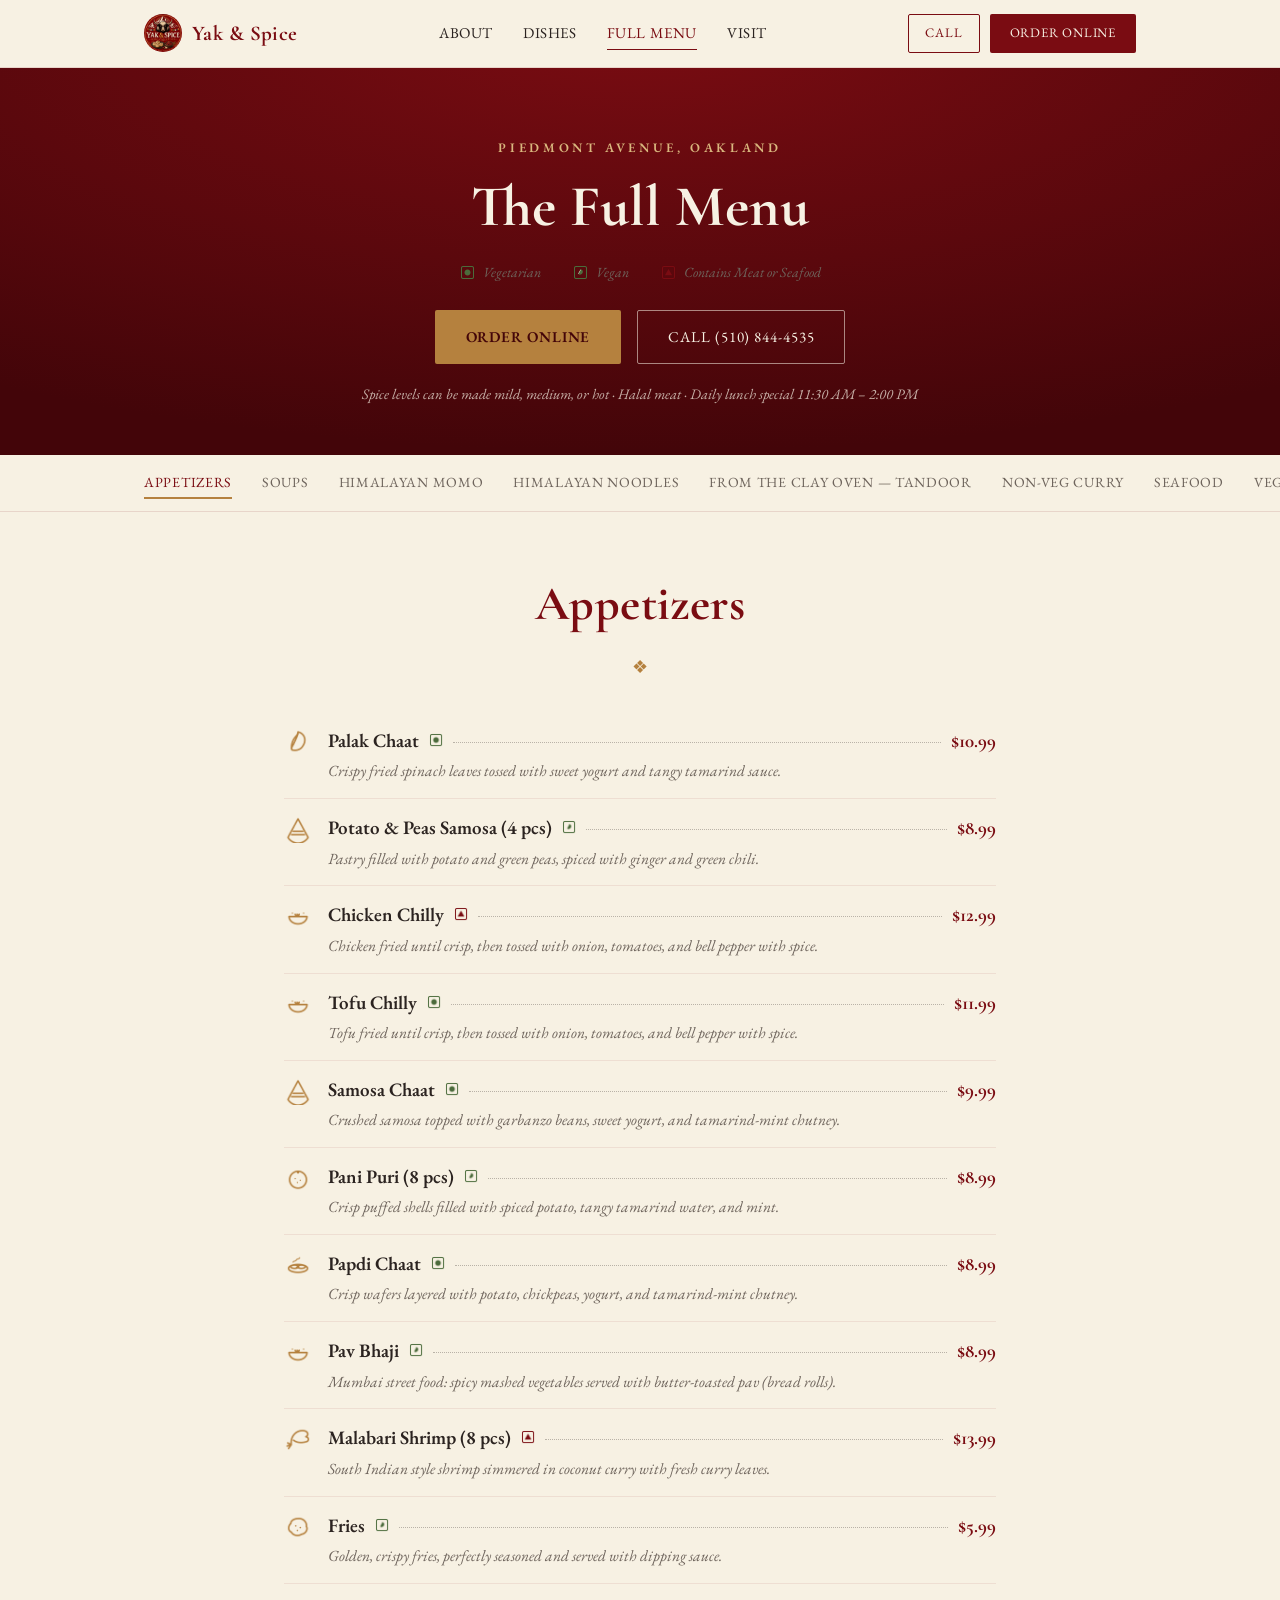
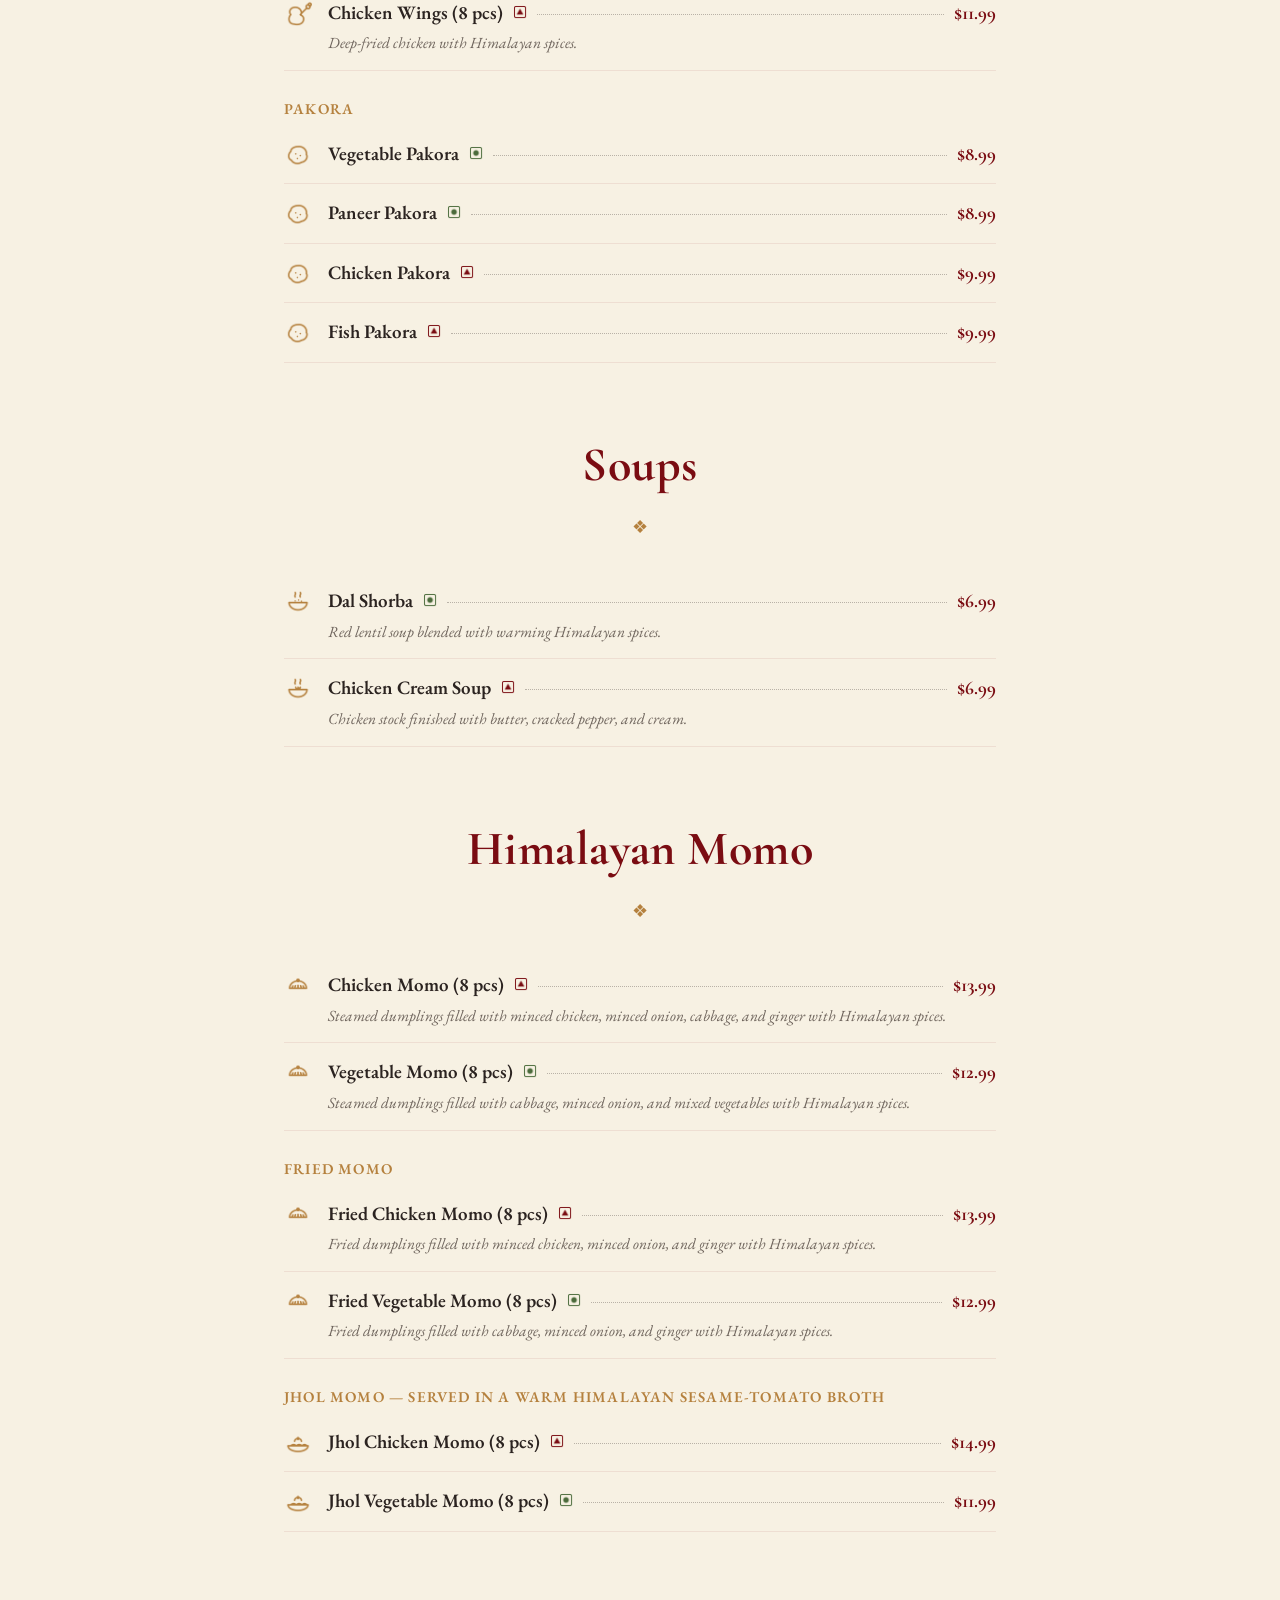
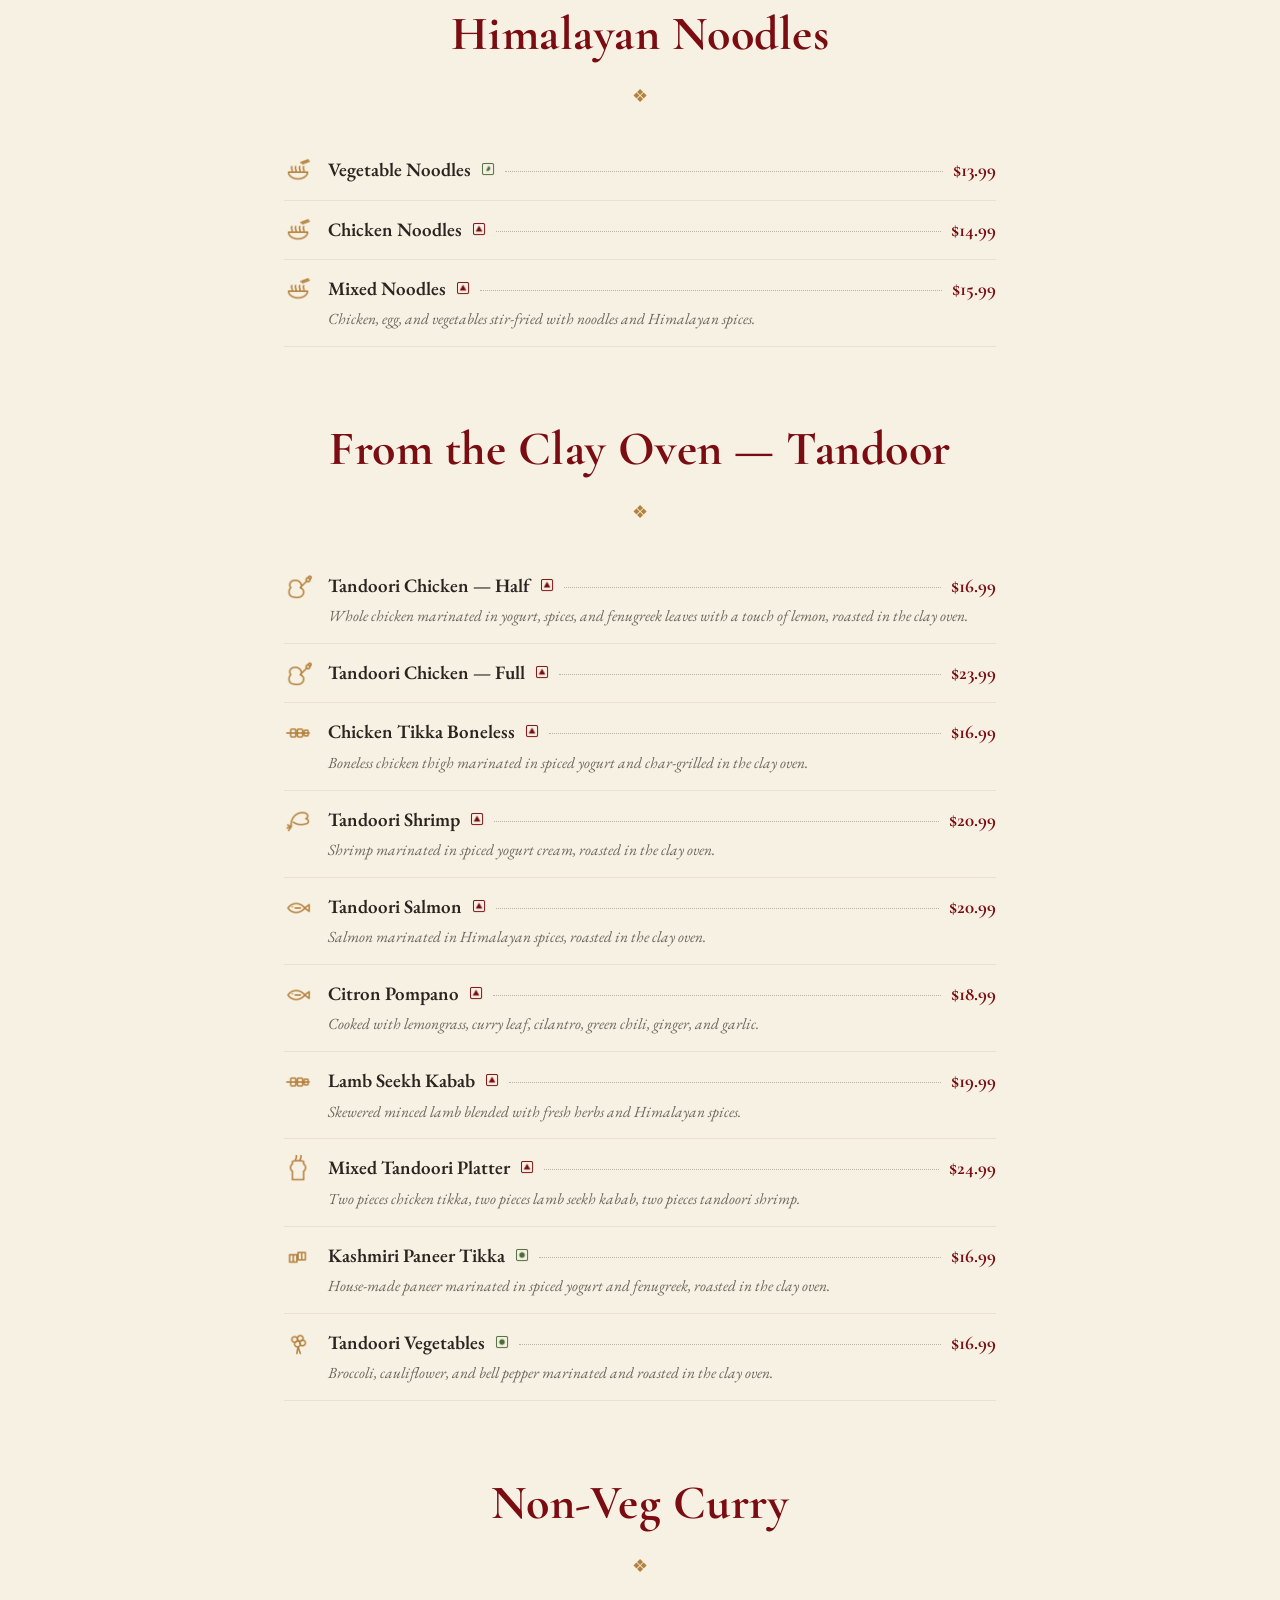
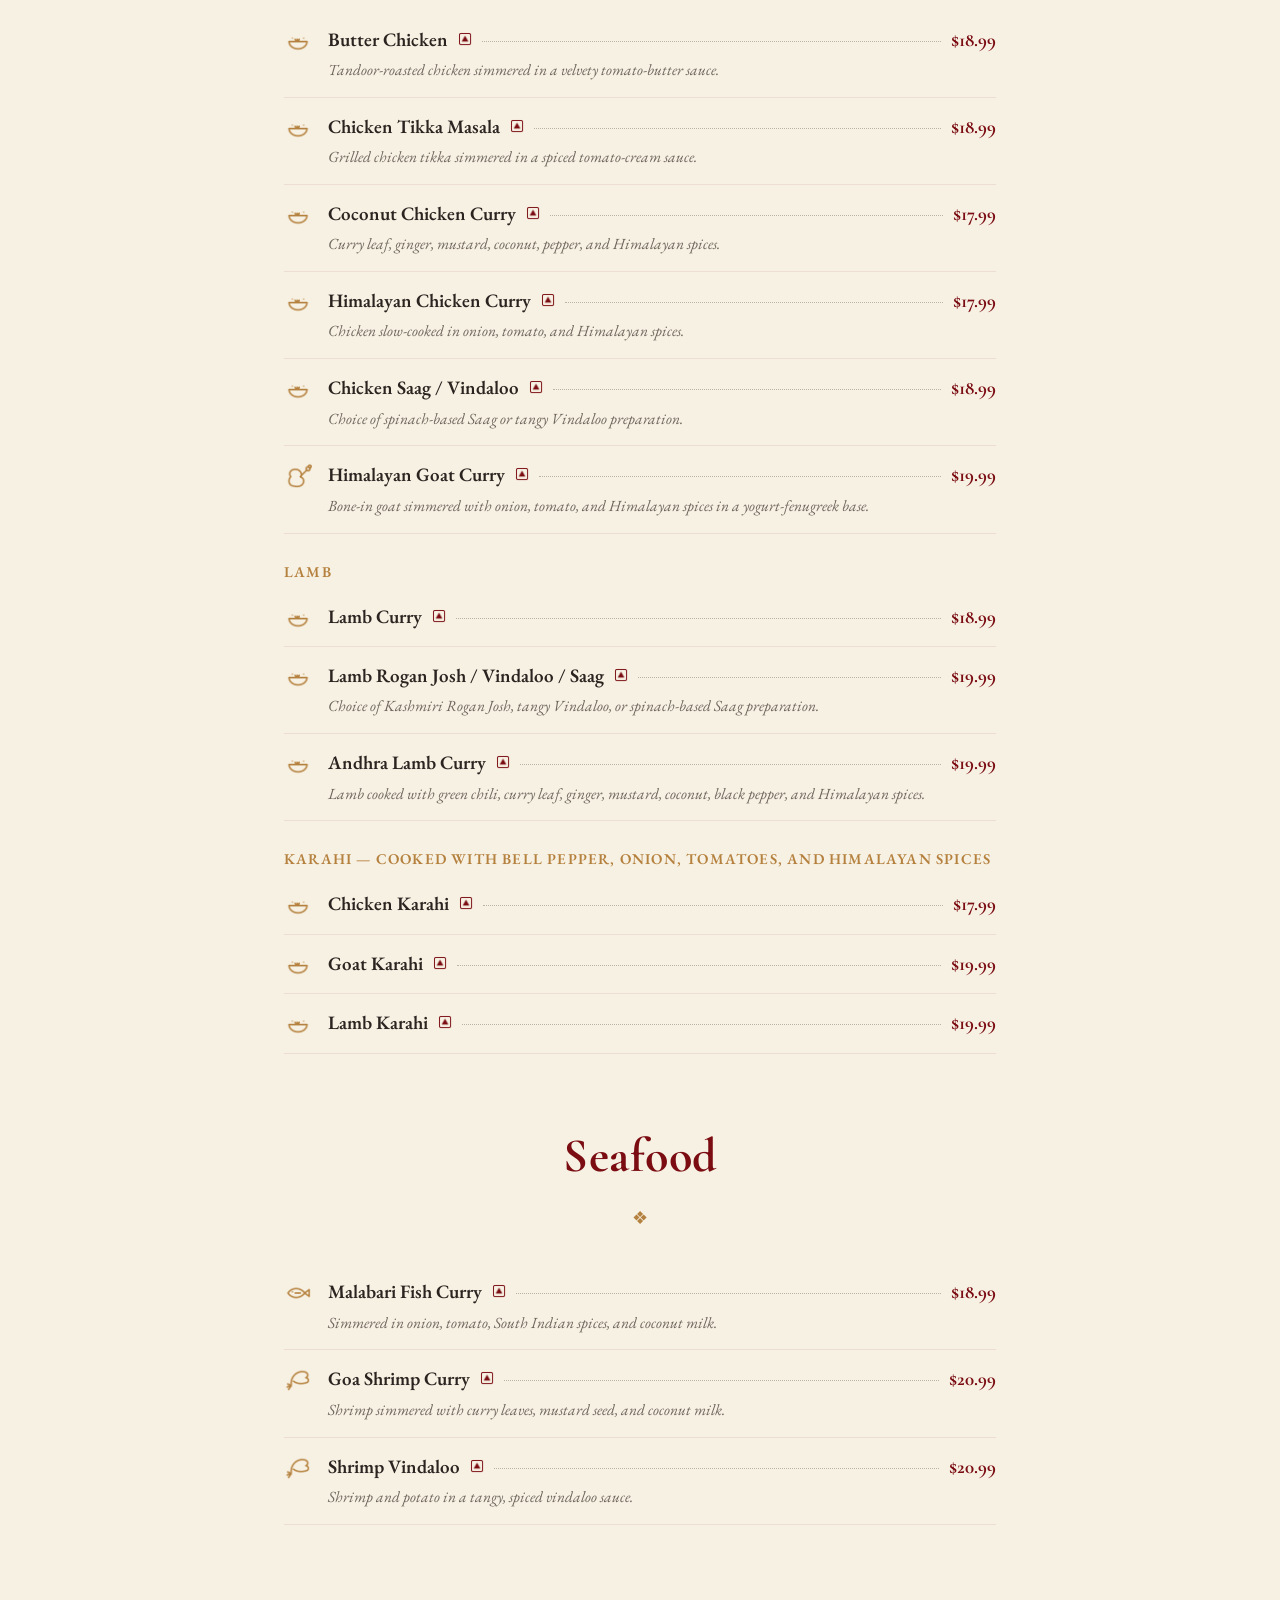
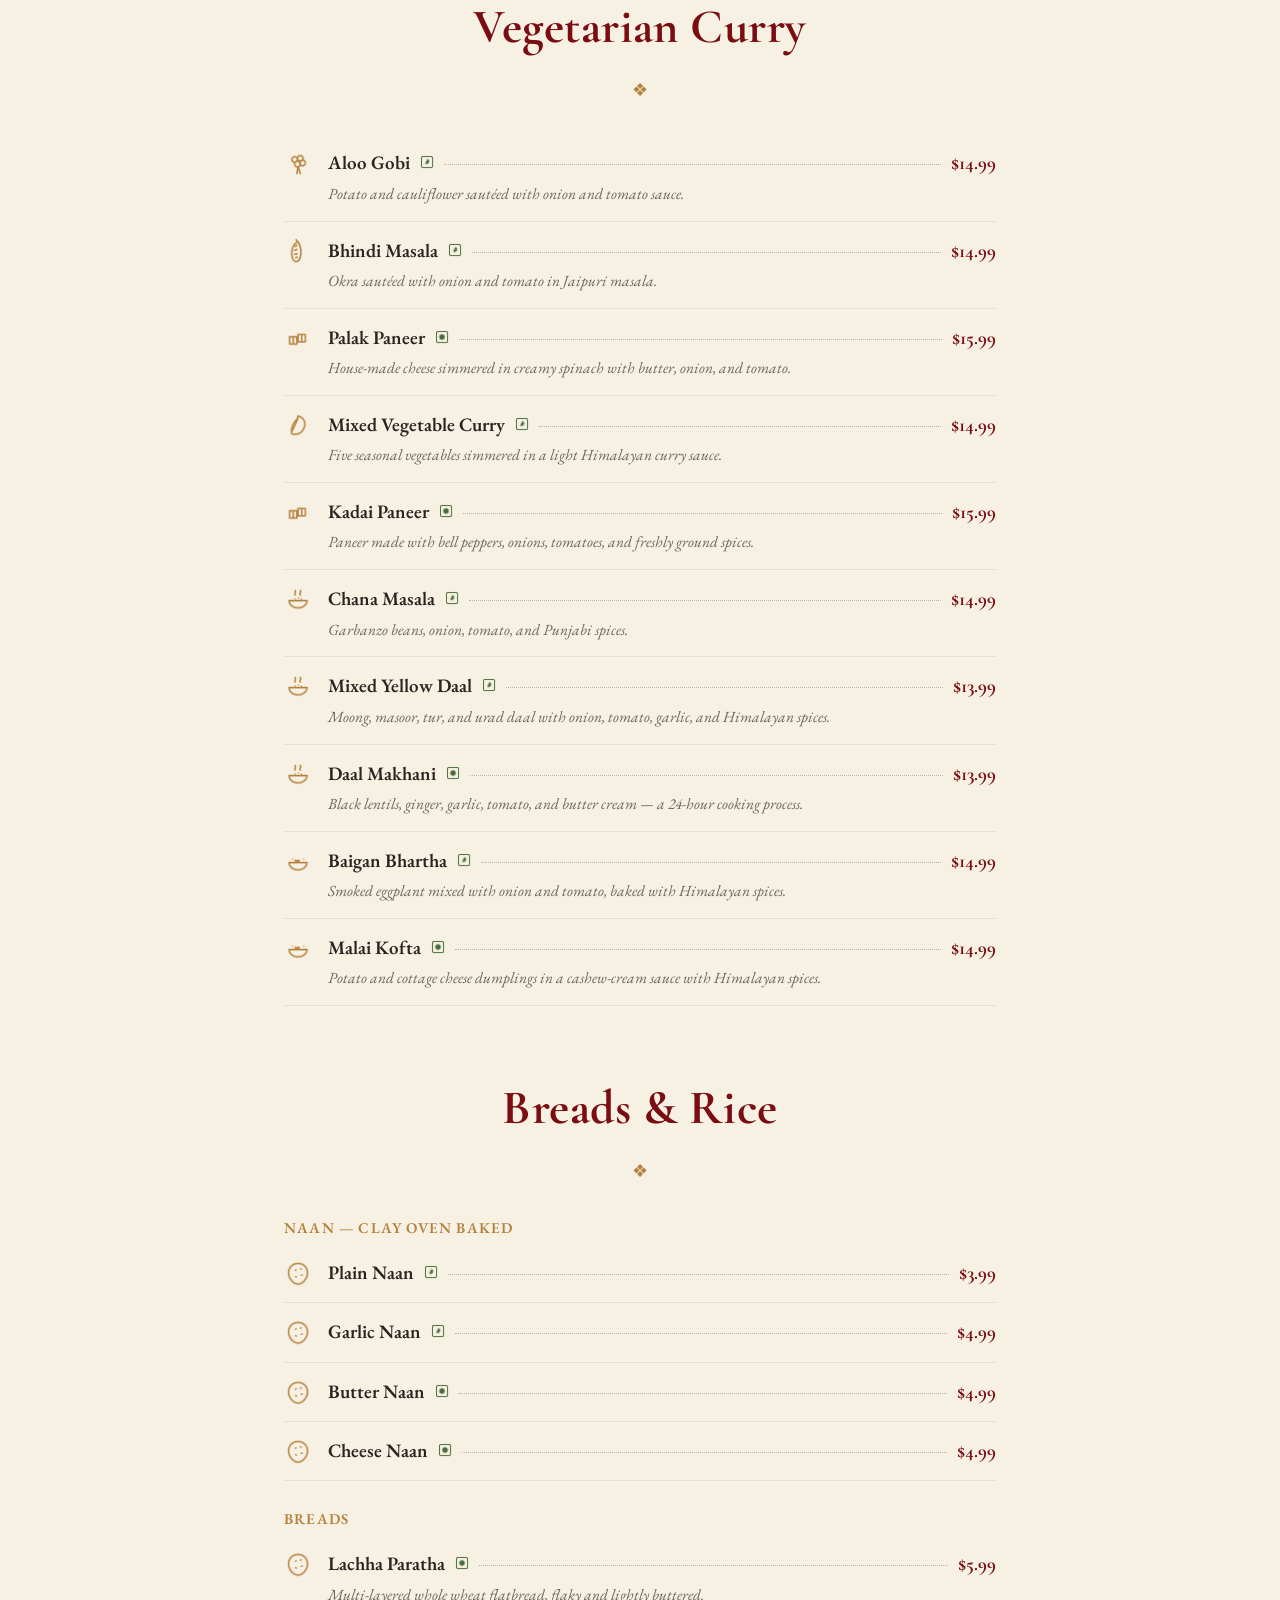
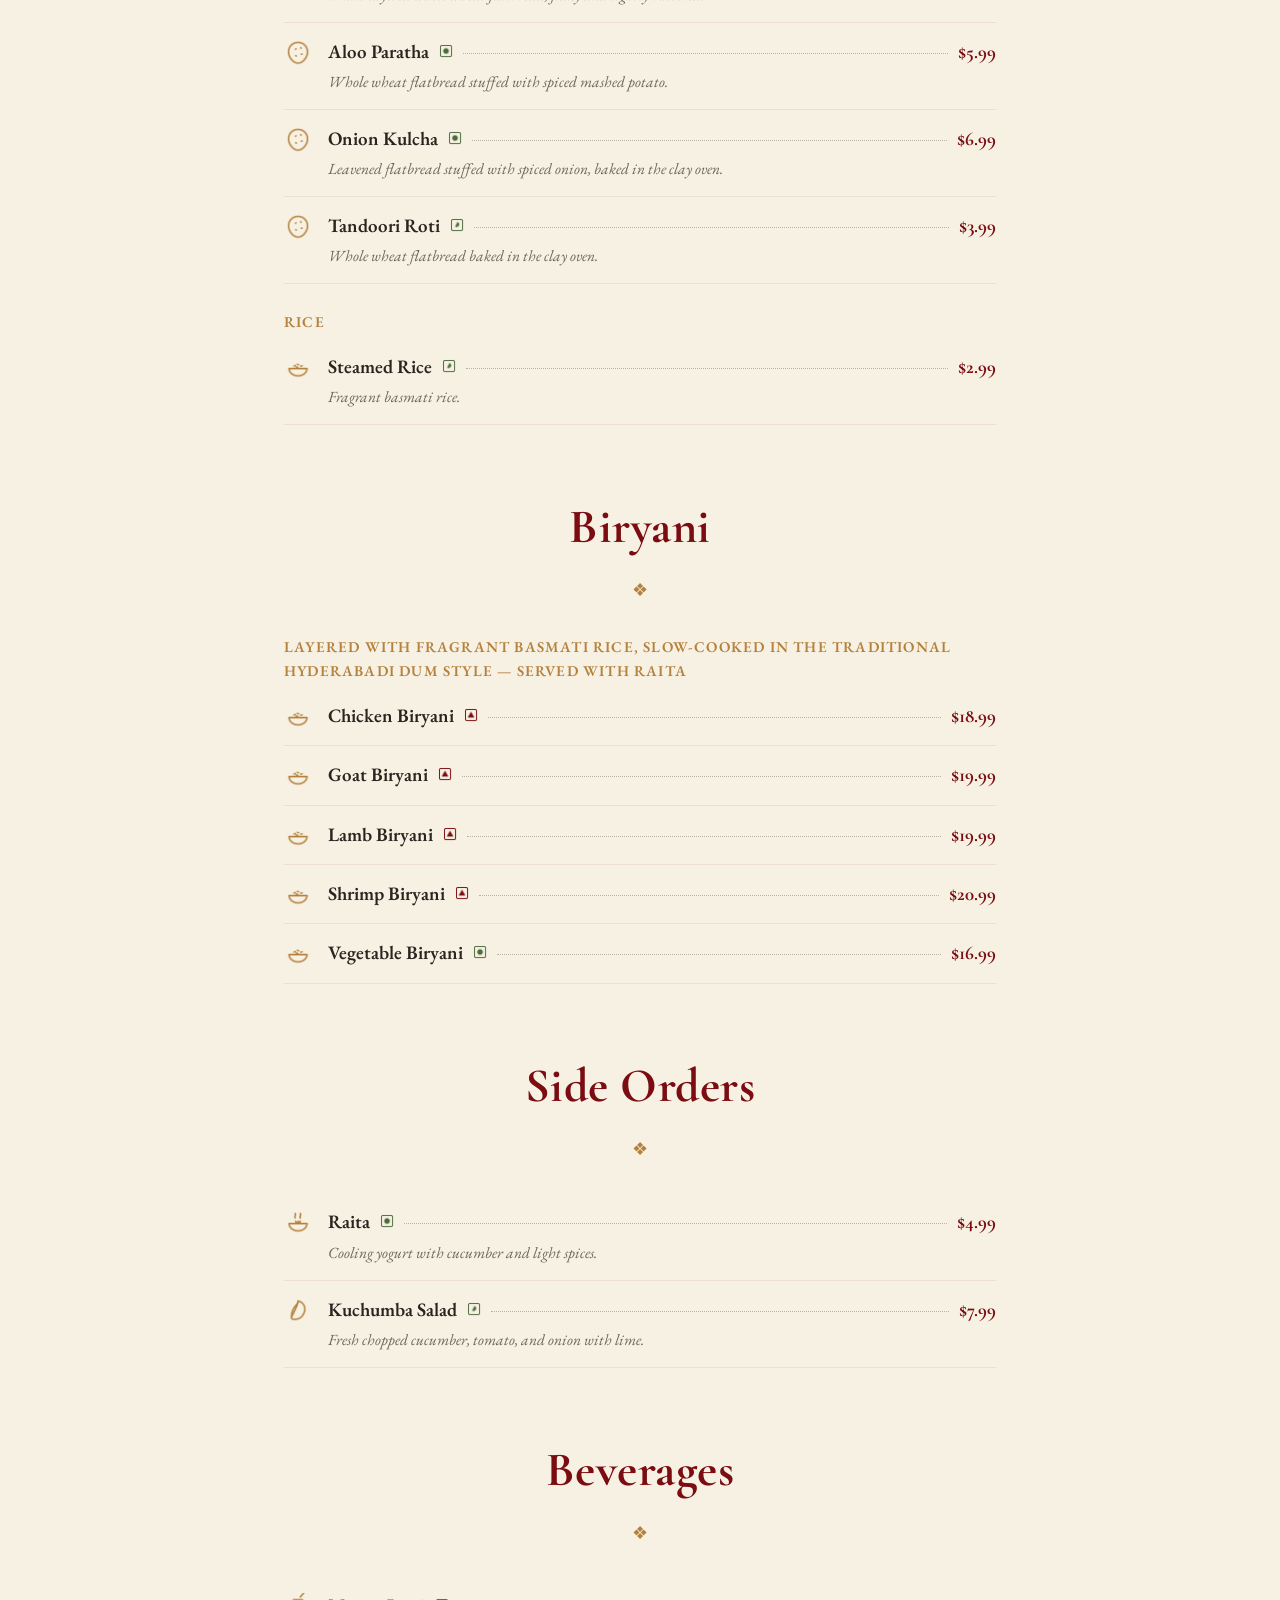
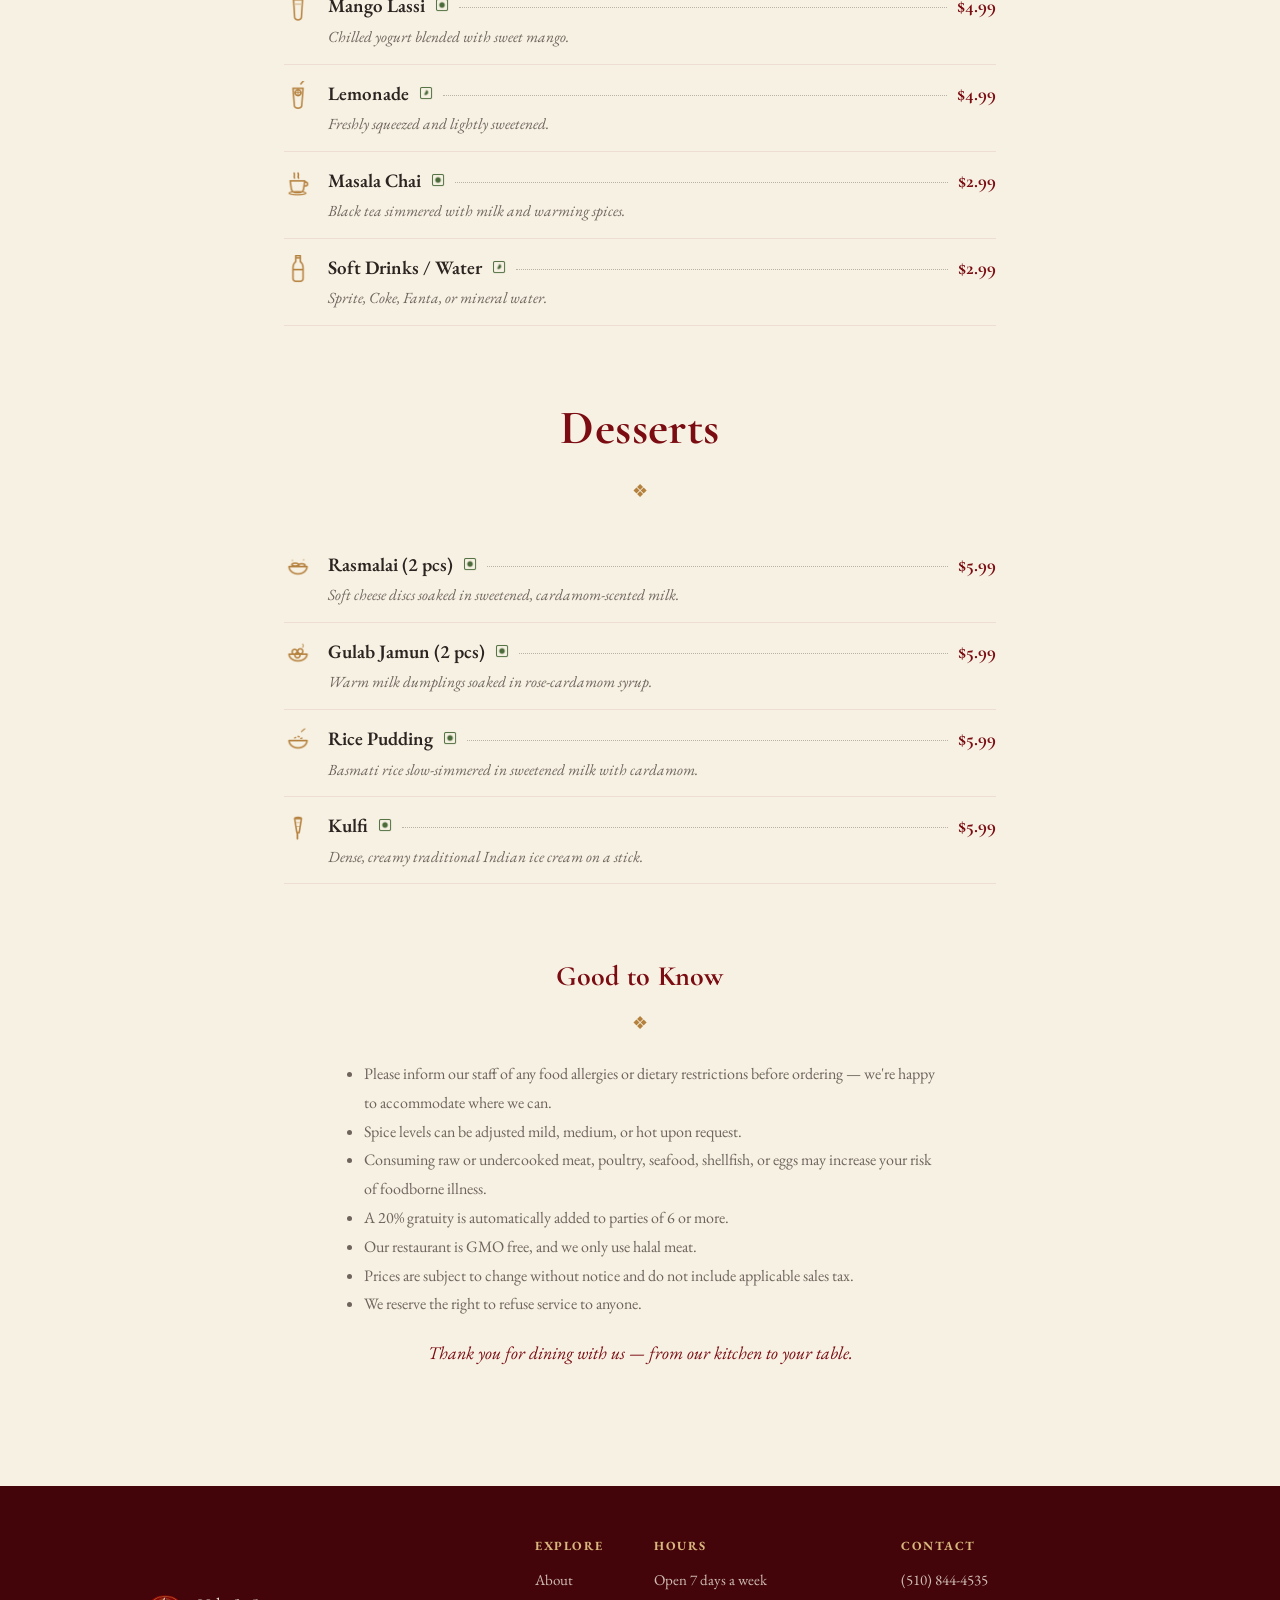
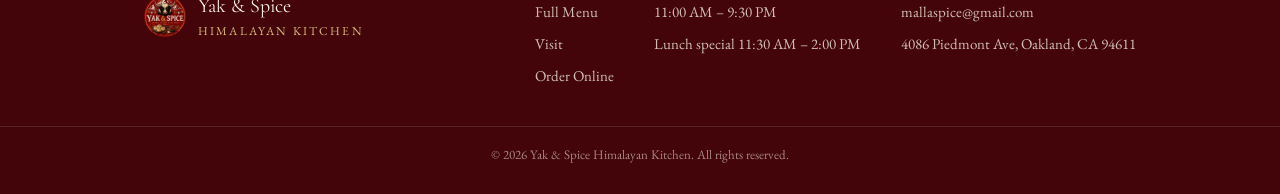
==== commit b71a04d5: "Updated order online menu" ====
--- a/menu.html
+++ b/menu.html
@@ -6,6 +6,7 @@
 <meta name="viewport" content="width=device-width, initial-scale=1.0">
 <title>Full Menu — Yak & Spice Himalayan Kitchen</title>
 <meta name="description" content="The full menu at Yak & Spice Himalayan Kitchen in Oakland — appetizers, momo, tandoor, curries, biryani, breads, beverages, and dessert.">
+<link rel="canonical" href="https://yakspice.com/menu.html">
 <link rel="icon" href="assets/logo.png">
 <link rel="preconnect" href="https://fonts.googleapis.com">
 <link rel="preconnect" href="https://fonts.gstatic.com" crossorigin>
@@ -33,6 +34,7 @@
   .legend { display: flex; justify-content: center; gap: 32px; flex-wrap: wrap; margin: 8px 0 0; }
   .legend span { display: inline-flex; align-items: center; gap: 8px; font-size: 14px; color: var(--stone); font-style: italic; }
   .legend img { width: 15px; height: 15px; }
+  .menu-hero-note { margin: 18px auto 0; max-width: 640px; font-size: 14.5px; color: rgba(247,241,227,0.72); font-style: italic; }
 
   .menu-section { max-width: 840px; margin: 0 auto; padding: 54px var(--edge) 10px; scroll-margin-top: 120px; }
   .menu-section h2 { text-align: center; }
@@ -68,7 +70,10 @@
       <a href="menu.html" class="current">Full Menu</a>
       <a href="index.html#visit">Visit</a>
     </div>
-    <a class="nav-cta" href="index.html#visit">Directions</a>
+    <div class="nav-actions">
+      <a class="nav-call" href="tel:+15108444535" aria-label="Call (510) 844-4535">Call</a>
+      <a class="nav-cta" href="https://yak-and-spice-oakland.cloveronline.com/" target="_blank" rel="noopener">Order Online</a>
+    </div>
   </div>
 </nav>
 
@@ -80,6 +85,11 @@
     <span><img src="assets/icons/vegan_mark.png" alt=""> Vegan</span>
     <span><img src="assets/icons/nonveg_mark.png" alt=""> Contains Meat or Seafood</span>
   </div>
+  <div class="hero-ctas" style="margin:26px 0 0;">
+    <a class="btn btn-primary" href="https://yak-and-spice-oakland.cloveronline.com/" target="_blank" rel="noopener">Order Online</a>
+    <a class="btn btn-ghost" href="tel:+15108444535">Call (510) 844-4535</a>
+  </div>
+  <p class="menu-hero-note">Spice levels can be made mild, medium, or hot · Halal meat · Daily lunch special 11:30 AM – 2:00 PM</p>
 </header>
 
 <div class="catnav">
@@ -1204,6 +1214,13 @@
         <a href="index.html#about">About</a>
         <a href="menu.html">Full Menu</a>
         <a href="index.html#visit">Visit</a>
+        <a href="https://yak-and-spice-oakland.cloveronline.com/" target="_blank" rel="noopener">Order Online</a>
+      </div>
+      <div class="footer-col">
+        <h4>Hours</h4>
+        <div>Open 7 days a week</div>
+        <div>11:00 AM – 9:30 PM</div>
+        <div>Lunch special 11:30 AM – 2:00 PM</div>
       </div>
       <div class="footer-col">
         <h4>Contact</h4>
--- a/styles.css
+++ b/styles.css
@@ -119,6 +119,12 @@
   text-transform: uppercase; font-size: 13px; letter-spacing: 0.06em; text-decoration: none; border-radius: 2px;
 }
 .nav-cta:hover { background: var(--maroon-ink); }
+.nav-actions { display: flex; align-items: center; gap: 10px; }
+.nav-call {
+  padding: 8px 16px; border: 1px solid var(--maroon); color: var(--maroon);
+  text-transform: uppercase; font-size: 13px; letter-spacing: 0.06em; text-decoration: none; border-radius: 2px;
+}
+.nav-call:hover { background: rgba(122,12,18,0.08); }
 .nav-toggle { display: none; }
 
 /* ---------- Hero ---------- */
@@ -143,7 +149,11 @@
   margin-bottom: 22px;
 }
 .hero p.lede { max-width: 520px; margin: 0 auto 34px; color: rgba(247,241,227,0.86); font-size: 19px; }
-.hero-ctas { display: flex; gap: 16px; justify-content: center; flex-wrap: wrap; margin-bottom: 56px; }
+.hero-ctas { display: flex; gap: 16px; justify-content: center; flex-wrap: wrap; margin-bottom: 28px; }
+.hero-facts {
+  list-style: none; padding: 0; margin: 0 auto 56px; display: flex; flex-wrap: wrap; justify-content: center;
+  gap: 8px 28px; font-size: 15px; letter-spacing: 0.03em; color: var(--gold-soft);
+}
 
 .ridge { display: block; width: 100%; height: auto; }
 .ridge-gold path { fill: var(--gold); }
@@ -208,7 +218,10 @@
 .hours-table { width: 100%; border-collapse: collapse; }
 .hours-table td { padding: 7px 0; font-size: 16px; border-bottom: 1px dotted rgba(122,12,18,0.15); }
 .hours-table td:last-child { text-align: right; color: var(--stone); }
-.map-cta { margin-top: 22px; }
+.map-cta { margin-top: 22px; display: flex; gap: 12px; flex-wrap: wrap; }
+.map-embed { display: block; width: 100%; height: 260px; border: 0; margin-top: 24px; border-radius: 2px; }
+.visit-notes { padding-left: 20px; margin: 0; color: var(--stone); font-size: 16px; line-height: 1.75; }
+.visit-notes a { color: var(--maroon); }
 
 /* ---------- Footer ---------- */
 footer { background: var(--maroon-ink); color: rgba(247,241,227,0.82); }
@@ -240,6 +253,9 @@
   .dish-card { flex: 1 1 calc(50% - 14px); }
   .nav-links { display: none; }
 }
+@media (max-width: 420px) {
+  .brand-word { display: none; }
+}
 @media (max-width: 560px) {
   .dish-card { flex: 1 1 100%; }
   .hero h1 { font-size: 15vw; }
